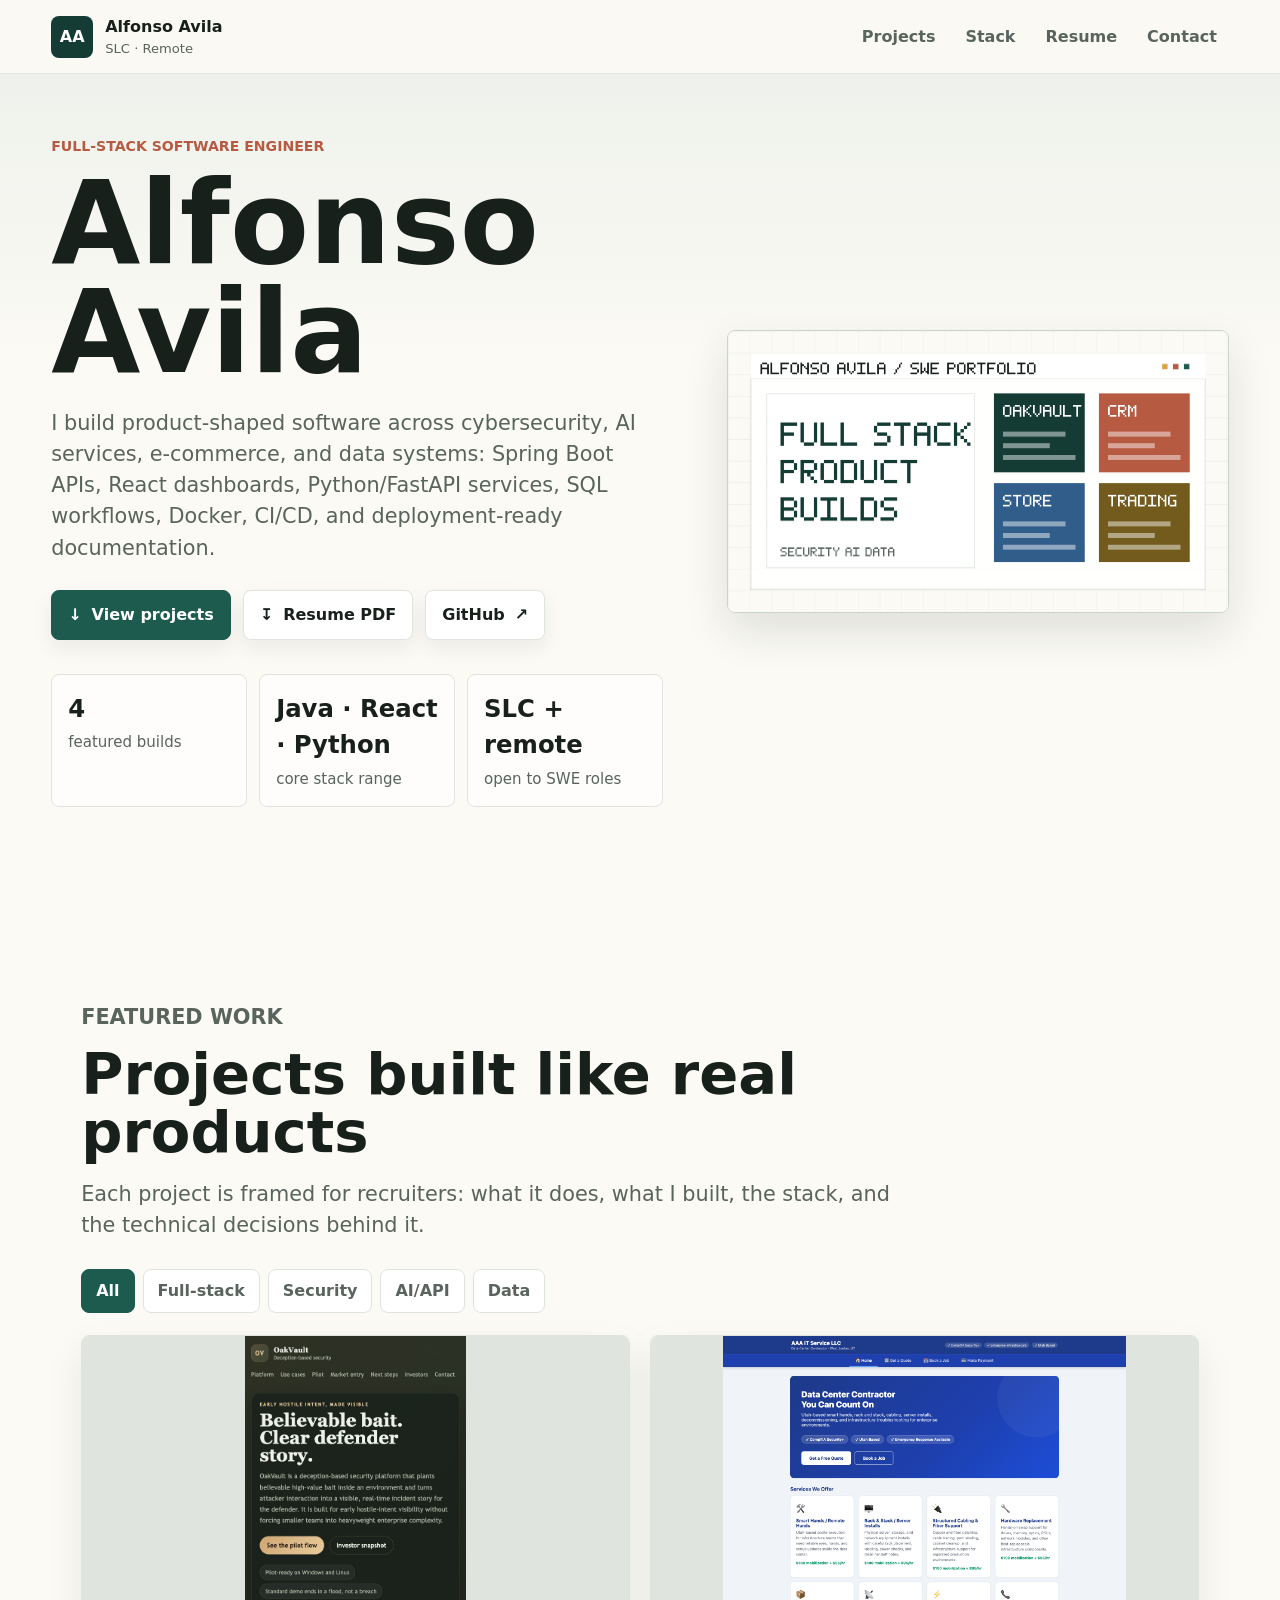
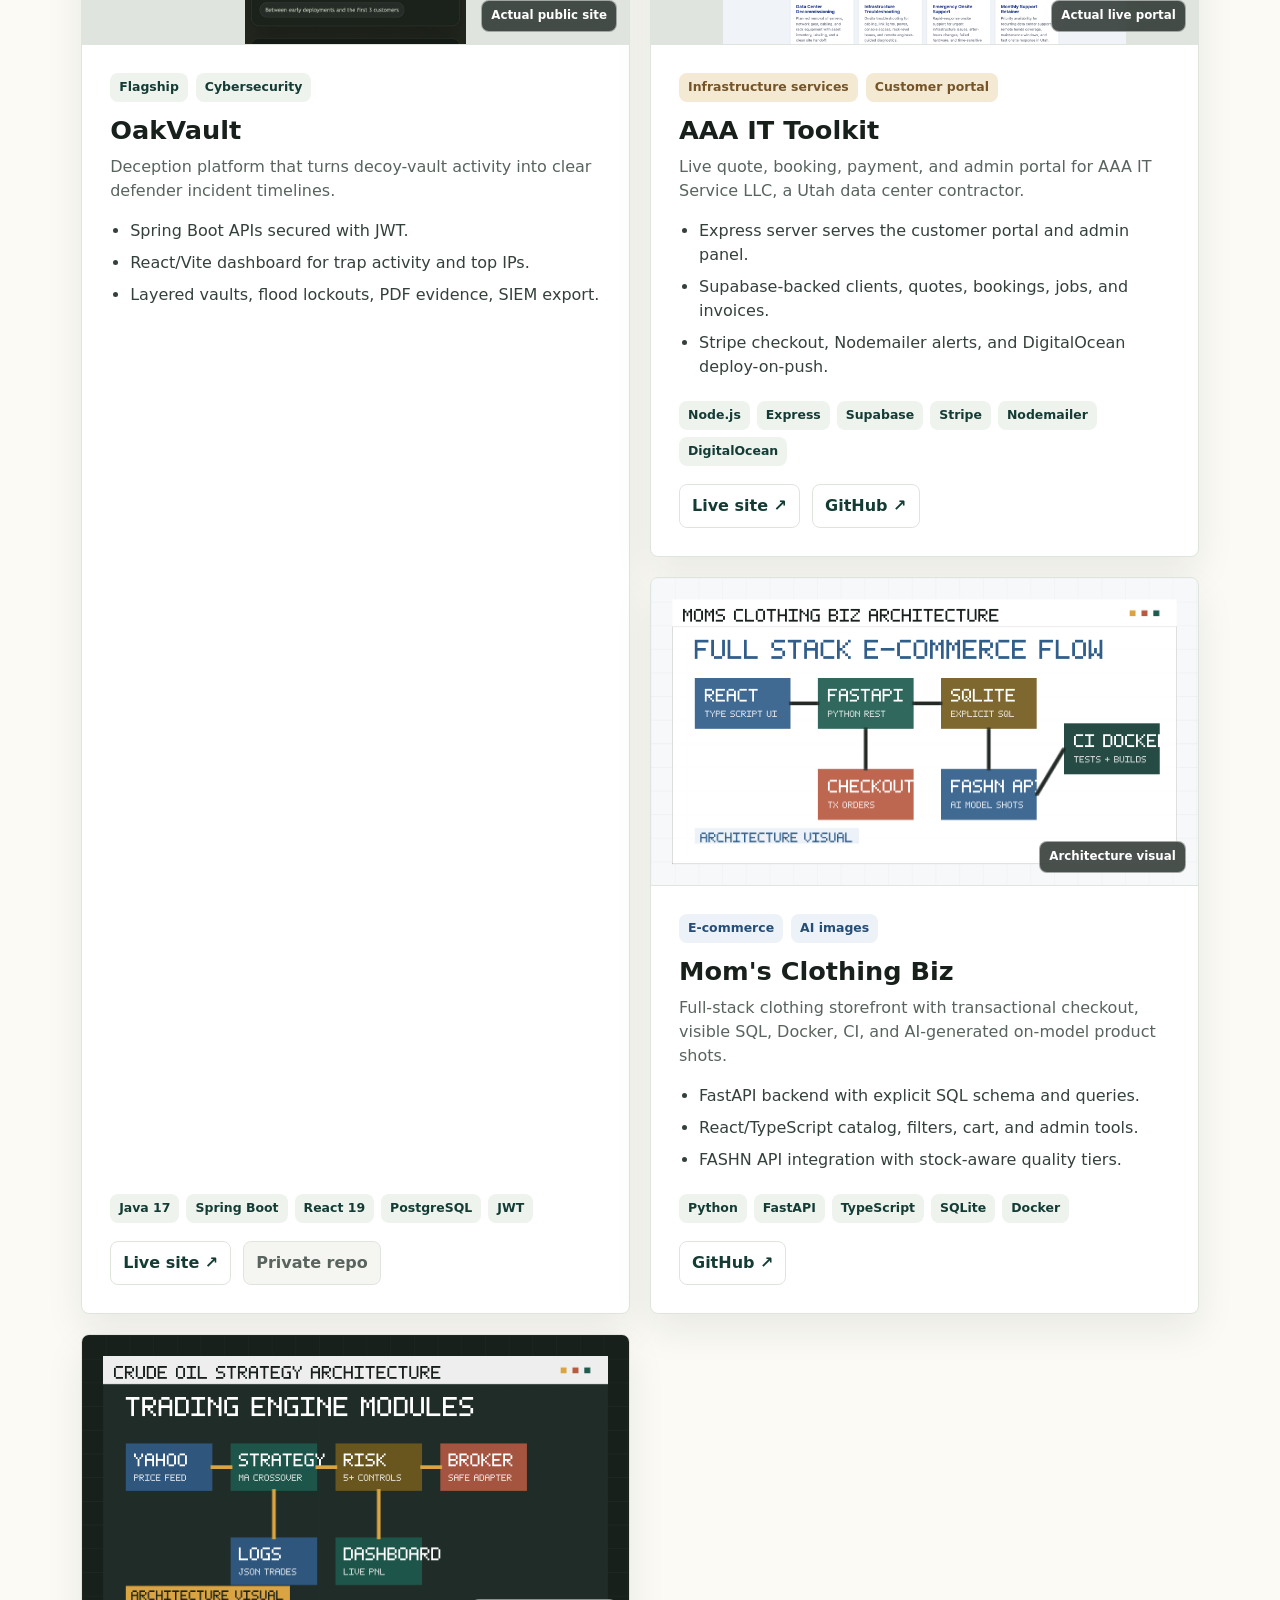
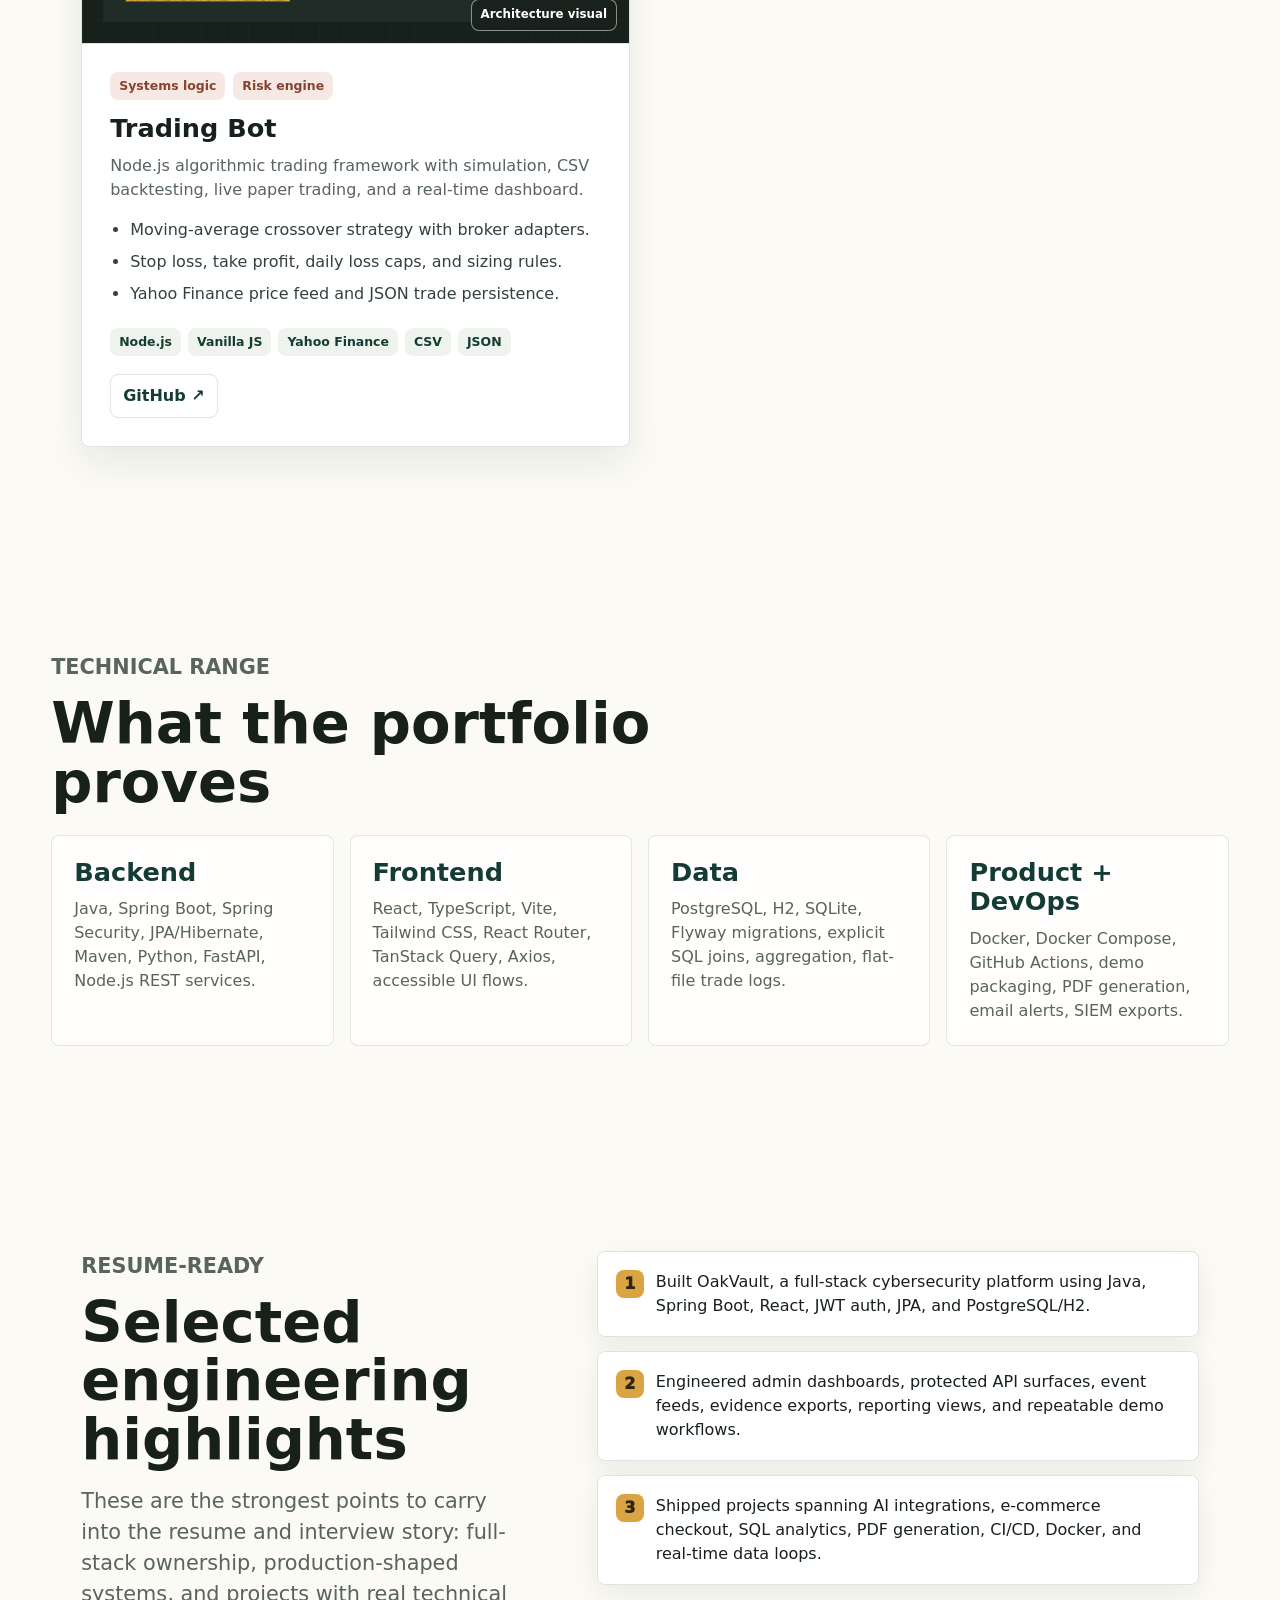
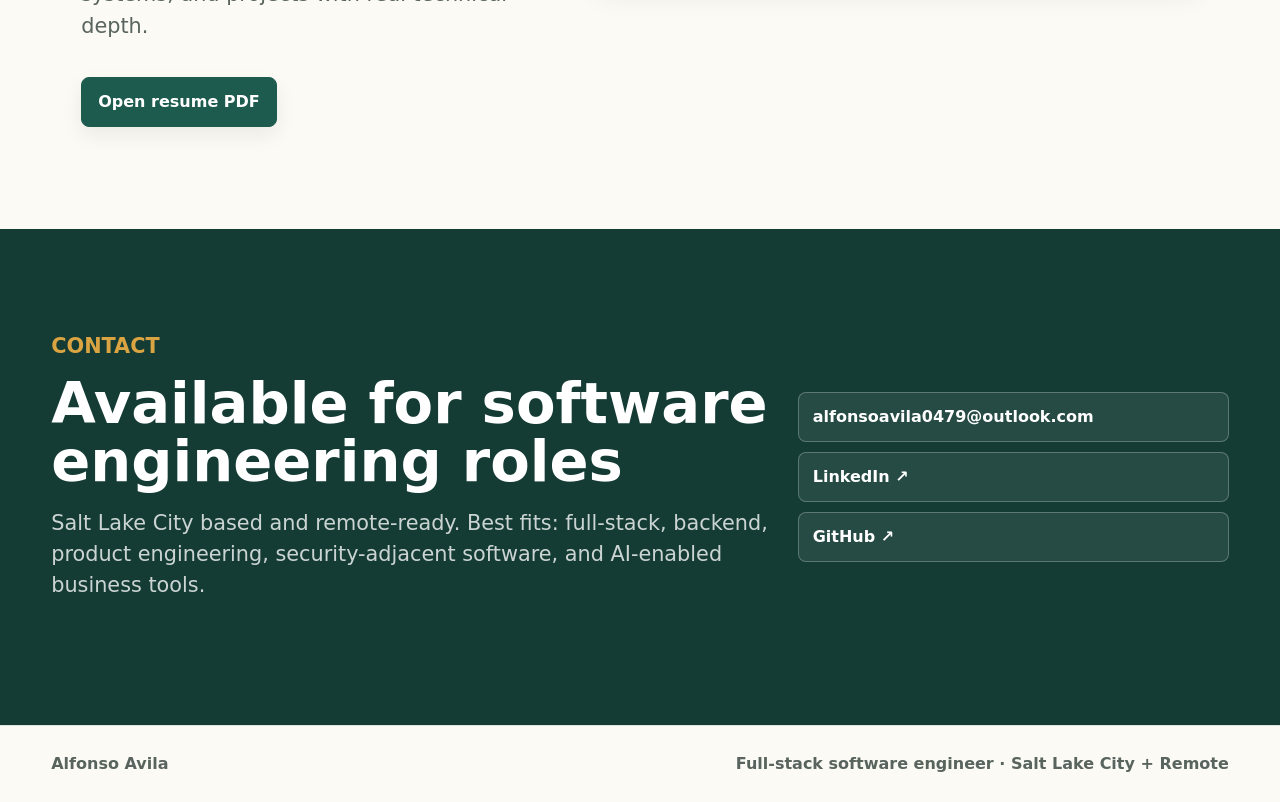
==== index.html @ 315b0f27 "Tighten OakVault portfolio copy" ====
<!DOCTYPE html>
<html lang="en">
  <head>
    <meta charset="UTF-8" />
    <meta name="viewport" content="width=device-width, initial-scale=1.0" />
    <meta
      name="description"
      content="Alfonso Avila is a full-stack software engineer in Salt Lake City building cybersecurity, AI, e-commerce, and data-driven products."
    />
    <title>Alfonso Avila | Full-Stack Software Engineer</title>
    <link rel="stylesheet" href="./styles.css?v=3" />
  </head>
  <body>
    <header class="site-header">
      <a class="brand" href="#top" aria-label="Alfonso Avila home">
        <span class="brand-mark">AA</span>
        <span>
          <strong>Alfonso Avila</strong>
          <small>SLC · Remote</small>
        </span>
      </a>

      <nav class="nav-links" aria-label="Primary navigation">
        <a href="#projects">Projects</a>
        <a href="#stack">Stack</a>
        <a href="#resume">Resume</a>
        <a href="#contact">Contact</a>
      </nav>
    </header>

    <main id="top">
      <section class="hero section-band">
        <div class="hero-copy">
          <p class="eyebrow">Full-stack software engineer</p>
          <h1>Alfonso Avila</h1>
          <p class="hero-text">
            I build product-shaped software across cybersecurity, AI services,
            e-commerce, and data systems: Spring Boot APIs, React dashboards,
            Python/FastAPI services, SQL workflows, Docker, CI/CD, and
            deployment-ready documentation.
          </p>
          <div class="hero-actions" aria-label="Primary links">
            <a class="button primary" href="#projects">
              <span aria-hidden="true">↓</span>
              View projects
            </a>
            <a class="button" href="./assets/Alfonso_Avila_10_9_24.pdf">
              <span aria-hidden="true">↧</span>
              Resume PDF
            </a>
            <a class="icon-link" href="https://github.com/fonzyg" target="_blank" rel="noreferrer">
              GitHub
              <span aria-hidden="true">↗</span>
            </a>
          </div>
          <dl class="quick-stats" aria-label="Portfolio summary">
            <div>
              <dt>4</dt>
              <dd>featured builds</dd>
            </div>
            <div>
              <dt>Java · React · Python</dt>
              <dd>core stack range</dd>
            </div>
            <div>
              <dt>SLC + remote</dt>
              <dd>open to SWE roles</dd>
            </div>
          </dl>
        </div>

        <figure class="hero-media">
          <img
            src="./assets/hero-lab.png"
            alt="Generated portfolio preview showing four software project workstreams"
          />
        </figure>
      </section>

      <section class="section" id="projects">
        <div class="section-heading">
          <p class="eyebrow">Featured work</p>
          <h2>Projects built like real products</h2>
          <p>
            Each project is framed for recruiters: what it does, what I built,
            the stack, and the technical decisions behind it.
          </p>
        </div>

        <div class="filter-bar" role="group" aria-label="Filter projects">
          <button class="filter-button active" type="button" data-filter="all">All</button>
          <button class="filter-button" type="button" data-filter="fullstack">Full-stack</button>
          <button class="filter-button" type="button" data-filter="security">Security</button>
          <button class="filter-button" type="button" data-filter="ai">AI/API</button>
          <button class="filter-button" type="button" data-filter="data">Data</button>
        </div>

        <div class="project-grid">
          <article class="project-card featured" data-tags="fullstack security data">
            <div class="project-media">
              <img
                class="project-image"
                src="./assets/oakvault-real.jpg"
                alt="Actual OakVault public website screenshot"
              />
              <span class="image-note">Actual public site</span>
            </div>
            <div class="project-body">
              <div class="project-kicker">
                <span>Flagship</span>
                <span>Cybersecurity</span>
              </div>
              <h3>OakVault</h3>
              <p>
                Deception platform that turns decoy-vault activity into clear
                defender incident timelines.
              </p>
              <ul class="project-points">
                <li>Spring Boot APIs secured with JWT.</li>
                <li>React/Vite dashboard for trap activity and top IPs.</li>
                <li>Layered vaults, flood lockouts, PDF evidence, SIEM export.</li>
              </ul>
              <div class="tech-list" aria-label="OakVault technologies">
                <span>Java 17</span>
                <span>Spring Boot</span>
                <span>React 19</span>
                <span>PostgreSQL</span>
                <span>JWT</span>
              </div>
              <div class="project-links">
                <a href="https://oakvaultcyber.com/" target="_blank" rel="noreferrer">Live site ↗</a>
                <span class="muted-link">Private repo</span>
              </div>
            </div>
          </article>

          <article class="project-card" data-tags="fullstack ai data">
            <div class="project-media">
              <img
                class="project-image"
                src="./assets/aaa-it-toolkit-real.png"
                alt="Actual AAA IT Toolkit customer portal screenshot"
              />
              <span class="image-note">Actual live portal</span>
            </div>
            <div class="project-body">
              <div class="project-kicker">
                <span>Infrastructure services</span>
                <span>Customer portal</span>
              </div>
              <h3>AAA IT Toolkit</h3>
              <p>
                Live quote, booking, payment, and admin portal for AAA IT
                Service LLC, a Utah data center contractor.
              </p>
              <ul class="project-points">
                <li>Express server serves the customer portal and admin panel.</li>
                <li>Supabase-backed clients, quotes, bookings, jobs, and invoices.</li>
                <li>Stripe checkout, Nodemailer alerts, and DigitalOcean deploy-on-push.</li>
              </ul>
              <div class="tech-list" aria-label="AAA IT Toolkit technologies">
                <span>Node.js</span>
                <span>Express</span>
                <span>Supabase</span>
                <span>Stripe</span>
                <span>Nodemailer</span>
                <span>DigitalOcean</span>
              </div>
              <div class="project-links">
                <a href="https://serveratutahwithaaaservices.com/" target="_blank" rel="noreferrer">Live site ↗</a>
                <a href="https://github.com/fonzyg/aaa-it-toolkit" target="_blank" rel="noreferrer">GitHub ↗</a>
              </div>
            </div>
          </article>

          <article class="project-card" data-tags="fullstack ai data">
            <div class="project-media">
              <img
                class="project-image"
                src="./assets/moms-preview.png"
                alt="Architecture visual for Mom's Clothing Biz"
              />
              <span class="image-note">Architecture visual</span>
            </div>
            <div class="project-body">
              <div class="project-kicker">
                <span>E-commerce</span>
                <span>AI images</span>
              </div>
              <h3>Mom's Clothing Biz</h3>
              <p>
                Full-stack clothing storefront with transactional checkout,
                visible SQL, Docker, CI, and AI-generated on-model product shots.
              </p>
              <ul class="project-points">
                <li>FastAPI backend with explicit SQL schema and queries.</li>
                <li>React/TypeScript catalog, filters, cart, and admin tools.</li>
                <li>FASHN API integration with stock-aware quality tiers.</li>
              </ul>
              <div class="tech-list" aria-label="Mom's Clothing Biz technologies">
                <span>Python</span>
                <span>FastAPI</span>
                <span>TypeScript</span>
                <span>SQLite</span>
                <span>Docker</span>
              </div>
              <div class="project-links">
                <a href="https://github.com/fonzyg/moms-clothing-biz" target="_blank" rel="noreferrer">GitHub ↗</a>
              </div>
            </div>
          </article>

          <article class="project-card" data-tags="data">
            <div class="project-media">
              <img
                class="project-image"
                src="./assets/trading-preview.png"
                alt="Architecture visual for Trading Bot"
              />
              <span class="image-note">Architecture visual</span>
            </div>
            <div class="project-body">
              <div class="project-kicker">
                <span>Systems logic</span>
                <span>Risk engine</span>
              </div>
              <h3>Trading Bot</h3>
              <p>
                Node.js algorithmic trading framework with simulation,
                CSV backtesting, live paper trading, and a real-time dashboard.
              </p>
              <ul class="project-points">
                <li>Moving-average crossover strategy with broker adapters.</li>
                <li>Stop loss, take profit, daily loss caps, and sizing rules.</li>
                <li>Yahoo Finance price feed and JSON trade persistence.</li>
              </ul>
              <div class="tech-list" aria-label="Trading Bot technologies">
                <span>Node.js</span>
                <span>Vanilla JS</span>
                <span>Yahoo Finance</span>
                <span>CSV</span>
                <span>JSON</span>
              </div>
              <div class="project-links">
                <a href="https://github.com/fonzyg/trading-bot" target="_blank" rel="noreferrer">GitHub ↗</a>
              </div>
            </div>
          </article>
        </div>
      </section>

      <section class="section section-band" id="stack">
        <div class="section-heading compact">
          <p class="eyebrow">Technical range</p>
          <h2>What the portfolio proves</h2>
        </div>
        <div class="stack-grid">
          <section class="stack-panel">
            <h3>Backend</h3>
            <p>Java, Spring Boot, Spring Security, JPA/Hibernate, Maven, Python, FastAPI, Node.js REST services.</p>
          </section>
          <section class="stack-panel">
            <h3>Frontend</h3>
            <p>React, TypeScript, Vite, Tailwind CSS, React Router, TanStack Query, Axios, accessible UI flows.</p>
          </section>
          <section class="stack-panel">
            <h3>Data</h3>
            <p>PostgreSQL, H2, SQLite, Flyway migrations, explicit SQL joins, aggregation, flat-file trade logs.</p>
          </section>
          <section class="stack-panel">
            <h3>Product + DevOps</h3>
            <p>Docker, Docker Compose, GitHub Actions, demo packaging, PDF generation, email alerts, SIEM exports.</p>
          </section>
        </div>
      </section>

      <section class="section" id="resume">
        <div class="resume-layout">
          <div>
            <p class="eyebrow">Resume-ready</p>
            <h2>Selected engineering highlights</h2>
            <p>
              These are the strongest points to carry into the resume and
              interview story: full-stack ownership, production-shaped systems,
              and projects with real technical depth.
            </p>
            <a class="button primary" href="./assets/Alfonso_Avila_10_9_24.pdf">Open resume PDF</a>
          </div>
          <ol class="resume-list">
            <li>
              Built OakVault, a full-stack cybersecurity platform using Java,
              Spring Boot, React, JWT auth, JPA, and PostgreSQL/H2.
            </li>
            <li>
              Engineered admin dashboards, protected API surfaces, event feeds,
              evidence exports, reporting views, and repeatable demo workflows.
            </li>
            <li>
              Shipped projects spanning AI integrations, e-commerce checkout,
              SQL analytics, PDF generation, CI/CD, Docker, and real-time data loops.
            </li>
          </ol>
        </div>
      </section>

      <section class="contact-section" id="contact">
        <div>
          <p class="eyebrow">Contact</p>
          <h2>Available for software engineering roles</h2>
          <p>
            Salt Lake City based and remote-ready. Best fits: full-stack,
            backend, product engineering, security-adjacent software, and
            AI-enabled business tools.
          </p>
        </div>
        <div class="contact-links">
          <a href="mailto:alfonsoavila0479@outlook.com">alfonsoavila0479@outlook.com</a>
          <a href="http://linkedin.com/in/alfonso-avila-41981b191" target="_blank" rel="noreferrer">LinkedIn ↗</a>
          <a href="https://github.com/fonzyg" target="_blank" rel="noreferrer">GitHub ↗</a>
        </div>
      </section>
    </main>

    <footer class="site-footer">
      <span>Alfonso Avila</span>
      <span>Full-stack software engineer · Salt Lake City + Remote</span>
    </footer>

    <script src="./script.js?v=1"></script>
  </body>
</html>
---- styles.css ----
:root {
  color-scheme: light;
  --ink: #18201c;
  --muted: #58645d;
  --paper: #fbfaf5;
  --surface: #ffffff;
  --line: #dfe5de;
  --forest: #1e5b4f;
  --forest-dark: #143c35;
  --gold: #d9a441;
  --brick: #b75a42;
  --blue: #315d8a;
  --shadow: 0 18px 44px rgba(24, 32, 28, 0.12);
  --radius: 8px;
}

* {
  box-sizing: border-box;
}

html {
  scroll-behavior: smooth;
}

body {
  margin: 0;
  color: var(--ink);
  background:
    linear-gradient(180deg, rgba(30, 91, 79, 0.07), transparent 360px),
    var(--paper);
  font-family:
    Inter, ui-sans-serif, system-ui, -apple-system, BlinkMacSystemFont, "Segoe UI",
    sans-serif;
  line-height: 1.5;
}

img {
  display: block;
  max-width: 100%;
}

a {
  color: inherit;
  text-decoration: none;
}

.site-header {
  position: sticky;
  top: 0;
  z-index: 10;
  display: flex;
  align-items: center;
  justify-content: space-between;
  gap: 24px;
  min-height: 74px;
  padding: 14px clamp(18px, 4vw, 56px);
  background: rgba(251, 250, 245, 0.92);
  border-bottom: 1px solid rgba(223, 229, 222, 0.92);
  backdrop-filter: blur(14px);
}

.brand {
  display: inline-flex;
  align-items: center;
  gap: 12px;
  min-width: 0;
}

.brand-mark {
  display: grid;
  flex: 0 0 auto;
  width: 42px;
  height: 42px;
  place-items: center;
  color: #fff;
  background: var(--forest-dark);
  border-radius: var(--radius);
  font-weight: 900;
}

.brand strong,
.brand small {
  display: block;
}

.brand strong {
  font-size: 1rem;
}

.brand small {
  color: var(--muted);
  font-size: 0.82rem;
}

.nav-links {
  display: flex;
  flex-wrap: wrap;
  align-items: center;
  justify-content: flex-end;
  gap: 6px;
}

.nav-links a {
  min-height: 38px;
  padding: 8px 12px;
  border-radius: var(--radius);
  color: var(--muted);
  font-weight: 750;
}

.nav-links a:hover,
.nav-links a:focus-visible {
  color: var(--ink);
  background: #edf2ed;
  outline: none;
}

.section,
.section-band,
.contact-section {
  padding: clamp(58px, 8vw, 104px) clamp(18px, 4vw, 56px);
}

.section {
  max-width: 1220px;
  margin: 0 auto;
}

.section-band {
  max-width: none;
}

.hero {
  display: grid;
  grid-template-columns: minmax(0, 1fr) minmax(360px, 0.82fr);
  align-items: center;
  gap: clamp(32px, 5vw, 72px);
  min-height: calc(100vh - 74px);
  padding-top: clamp(28px, 4vw, 54px);
  padding-bottom: clamp(48px, 7vw, 82px);
}

.hero-copy {
  max-width: 820px;
}

.eyebrow {
  margin: 0 0 12px;
  color: var(--brick);
  font-size: 0.88rem;
  font-weight: 850;
  text-transform: uppercase;
}

h1,
h2,
h3,
p {
  margin-top: 0;
}

h1 {
  margin-bottom: 20px;
  font-size: clamp(4rem, 9vw, 8rem);
  line-height: 0.95;
}

h2 {
  margin-bottom: 16px;
  font-size: clamp(2rem, 4.5vw, 4.2rem);
  line-height: 1.02;
}

h3 {
  margin-bottom: 10px;
  font-size: clamp(1.25rem, 2vw, 1.65rem);
  line-height: 1.15;
}

.hero-text,
.section-heading p,
.resume-layout p,
.contact-section p {
  color: var(--muted);
  font-size: clamp(1.03rem, 1.7vw, 1.3rem);
}

.hero-text {
  max-width: 780px;
  margin-bottom: 26px;
}

.hero-actions {
  display: flex;
  flex-wrap: wrap;
  align-items: center;
  gap: 12px;
  margin-bottom: 34px;
}

.button,
.icon-link {
  display: inline-flex;
  align-items: center;
  justify-content: center;
  gap: 10px;
  min-height: 48px;
  padding: 12px 16px;
  border: 1px solid var(--line);
  border-radius: var(--radius);
  background: var(--surface);
  color: var(--ink);
  font-weight: 850;
  box-shadow: 0 8px 20px rgba(24, 32, 28, 0.07);
}

.button.primary {
  border-color: var(--forest);
  background: var(--forest);
  color: #fff;
}

.button:hover,
.button:focus-visible,
.icon-link:hover,
.icon-link:focus-visible {
  transform: translateY(-1px);
  outline: none;
}

.quick-stats {
  display: grid;
  grid-template-columns: repeat(3, minmax(0, 1fr));
  gap: 12px;
  max-width: 780px;
  margin: 0;
}

.quick-stats div {
  min-width: 0;
  padding: 16px;
  border: 1px solid var(--line);
  border-radius: var(--radius);
  background: rgba(255, 255, 255, 0.72);
}

.quick-stats dt {
  font-size: clamp(1.18rem, 1.9vw, 1.55rem);
  font-weight: 900;
}

.quick-stats dd {
  margin: 4px 0 0;
  color: var(--muted);
  font-size: 0.94rem;
}

.hero-media {
  margin: 0;
}

.hero-media img {
  width: 100%;
  aspect-ratio: 16 / 9;
  object-fit: cover;
  border: 1px solid #cad4ca;
  border-radius: var(--radius);
  box-shadow: var(--shadow);
}

.section-heading {
  max-width: 820px;
  margin-bottom: 28px;
}

.section-heading.compact {
  margin-bottom: 22px;
}

.filter-bar {
  display: flex;
  flex-wrap: wrap;
  gap: 8px;
  margin-bottom: 22px;
}

.filter-button {
  min-height: 42px;
  padding: 9px 14px;
  border: 1px solid var(--line);
  border-radius: var(--radius);
  background: var(--surface);
  color: var(--muted);
  font: inherit;
  font-weight: 850;
  cursor: pointer;
}

.filter-button.active,
.filter-button:hover,
.filter-button:focus-visible {
  border-color: var(--forest);
  background: var(--forest);
  color: #fff;
  outline: none;
}

.project-grid {
  display: grid;
  grid-template-columns: repeat(2, minmax(0, 1fr));
  gap: 20px;
}

.project-card {
  display: flex;
  flex-direction: column;
  overflow: hidden;
  min-height: 100%;
  border: 1px solid var(--line);
  border-radius: var(--radius);
  background: var(--surface);
  box-shadow: 0 16px 38px rgba(24, 32, 28, 0.08);
}

.project-card.hidden {
  display: none;
}

.project-card.featured {
  grid-row: span 2;
}

.project-media {
  position: relative;
  border-bottom: 1px solid var(--line);
  background: #edf2ed;
}

.project-image {
  width: 100%;
  aspect-ratio: 16 / 9;
  object-fit: contain;
  background: #dfe5de;
}

.image-note {
  position: absolute;
  right: 12px;
  bottom: 12px;
  max-width: calc(100% - 24px);
  padding: 6px 9px;
  border: 1px solid rgba(255, 255, 255, 0.5);
  border-radius: var(--radius);
  background: rgba(24, 32, 28, 0.78);
  color: #fff;
  font-size: 0.74rem;
  font-weight: 850;
  backdrop-filter: blur(8px);
}

.project-body {
  display: flex;
  flex: 1;
  flex-direction: column;
  padding: clamp(20px, 3vw, 28px);
}

.project-kicker {
  display: flex;
  flex-wrap: wrap;
  gap: 8px;
  margin-bottom: 14px;
}

.project-kicker span,
.tech-list span {
  display: inline-flex;
  align-items: center;
  min-height: 28px;
  padding: 5px 9px;
  border-radius: var(--radius);
  background: #eef3ee;
  color: var(--forest-dark);
  font-size: 0.78rem;
  font-weight: 850;
}

.project-card:nth-child(2) .project-kicker span {
  background: #f4ead3;
  color: #755428;
}

.project-card:nth-child(3) .project-kicker span {
  background: #edf2f8;
  color: #264d75;
}

.project-card:nth-child(4) .project-kicker span {
  background: #f6e8e3;
  color: #87432f;
}

.project-body p {
  color: var(--muted);
}

.project-points {
  display: grid;
  gap: 8px;
  margin: 0 0 18px;
  padding-left: 20px;
  color: #34413a;
}

.tech-list {
  display: flex;
  flex-wrap: wrap;
  gap: 7px;
  margin-top: auto;
  padding-top: 4px;
}

.project-links {
  display: flex;
  flex-wrap: wrap;
  gap: 12px;
  margin-top: 18px;
}

.project-links a,
.muted-link {
  display: inline-flex;
  align-items: center;
  min-height: 40px;
  padding: 9px 12px;
  border: 1px solid var(--line);
  border-radius: var(--radius);
  color: var(--forest-dark);
  font-weight: 850;
}

.project-links a:hover,
.project-links a:focus-visible {
  border-color: var(--forest);
  outline: none;
}

.muted-link {
  color: var(--muted);
  background: #f5f6f2;
}

.stack-grid {
  display: grid;
  grid-template-columns: repeat(4, minmax(0, 1fr));
  gap: 16px;
}

.stack-panel {
  padding: 22px;
  border: 1px solid rgba(223, 229, 222, 0.9);
  border-radius: var(--radius);
  background: rgba(255, 255, 255, 0.82);
}

.stack-panel h3 {
  color: var(--forest-dark);
}

.stack-panel p {
  margin-bottom: 0;
  color: var(--muted);
}

.resume-layout {
  display: grid;
  grid-template-columns: minmax(0, 0.75fr) minmax(320px, 1fr);
  gap: clamp(24px, 5vw, 68px);
  align-items: start;
}

.resume-layout .button {
  margin-top: 14px;
}

.resume-list {
  display: grid;
  gap: 14px;
  margin: 0;
  padding: 0;
  list-style: none;
  counter-reset: resume;
}

.resume-list li {
  position: relative;
  padding: 18px 18px 18px 58px;
  border: 1px solid var(--line);
  border-radius: var(--radius);
  background: var(--surface);
  box-shadow: 0 10px 28px rgba(24, 32, 28, 0.07);
}

.resume-list li::before {
  position: absolute;
  top: 18px;
  left: 18px;
  display: grid;
  width: 28px;
  height: 28px;
  place-items: center;
  border-radius: var(--radius);
  background: var(--gold);
  color: #2d2412;
  counter-increment: resume;
  content: counter(resume);
  font-weight: 950;
}

.contact-section {
  display: grid;
  grid-template-columns: minmax(0, 1fr) minmax(300px, 0.6fr);
  gap: 28px;
  align-items: center;
  background: var(--forest-dark);
  color: #fff;
}

.contact-section .eyebrow {
  color: var(--gold);
}

.contact-section p {
  max-width: 760px;
  color: rgba(255, 255, 255, 0.78);
}

.contact-links {
  display: grid;
  gap: 10px;
}

.contact-links a {
  display: flex;
  align-items: center;
  min-height: 50px;
  padding: 12px 14px;
  border: 1px solid rgba(255, 255, 255, 0.25);
  border-radius: var(--radius);
  background: rgba(255, 255, 255, 0.08);
  font-weight: 850;
  overflow-wrap: anywhere;
}

.contact-links a:hover,
.contact-links a:focus-visible {
  background: rgba(255, 255, 255, 0.14);
  outline: none;
}

.site-footer {
  display: flex;
  flex-wrap: wrap;
  justify-content: space-between;
  gap: 12px;
  padding: 26px clamp(18px, 4vw, 56px);
  border-top: 1px solid var(--line);
  color: var(--muted);
  font-weight: 750;
}

@media (max-width: 980px) {
  .hero,
  .resume-layout,
  .contact-section {
    grid-template-columns: 1fr;
  }

  .hero {
    min-height: auto;
  }

  .hero-media {
    max-width: 720px;
  }

  .project-grid,
  .stack-grid {
    grid-template-columns: 1fr;
  }

  .project-card.featured {
    grid-row: auto;
  }
}

@media (max-width: 700px) {
  .site-header {
    position: static;
    align-items: flex-start;
    flex-direction: column;
  }

  .nav-links {
    justify-content: flex-start;
  }

  .quick-stats {
    grid-template-columns: 1fr;
  }

  .hero-actions,
  .button,
  .icon-link,
  .filter-button {
    width: 100%;
  }

  h1 {
    font-size: clamp(3.4rem, 18vw, 5rem);
  }
}
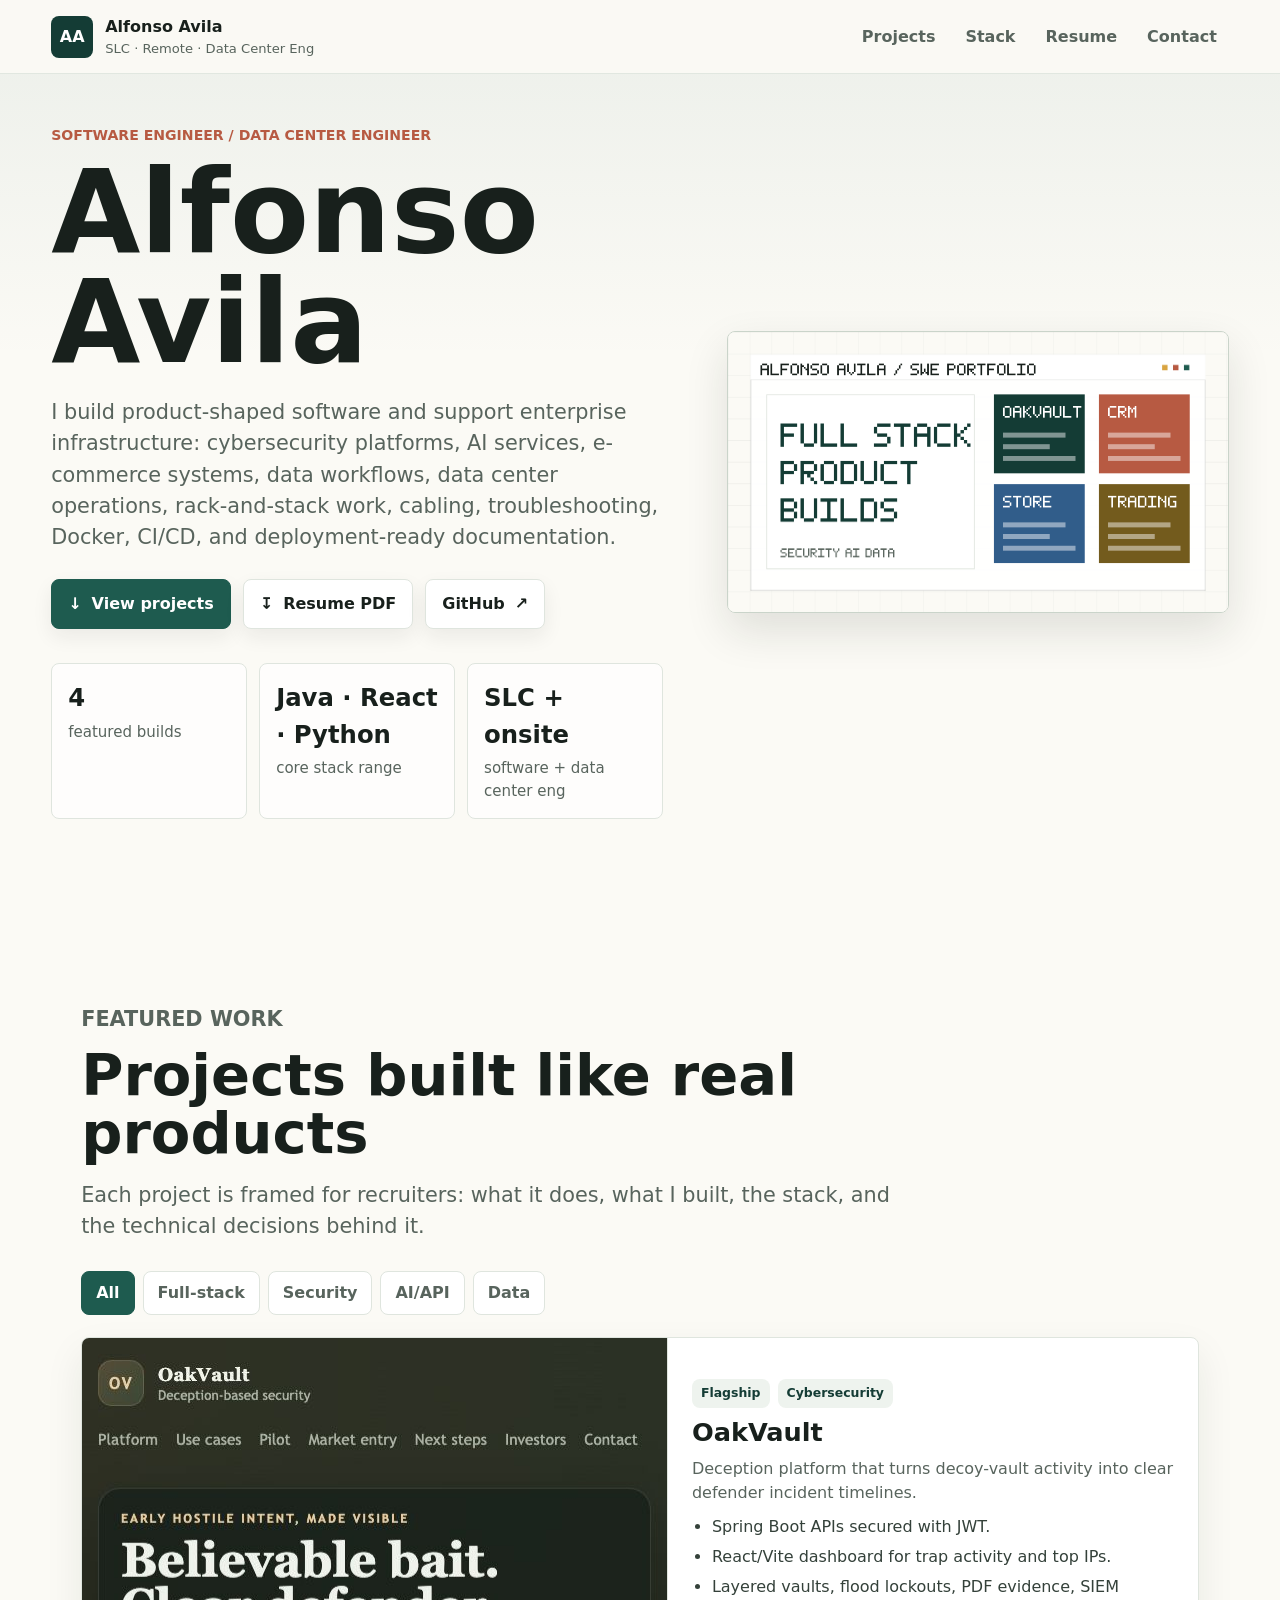
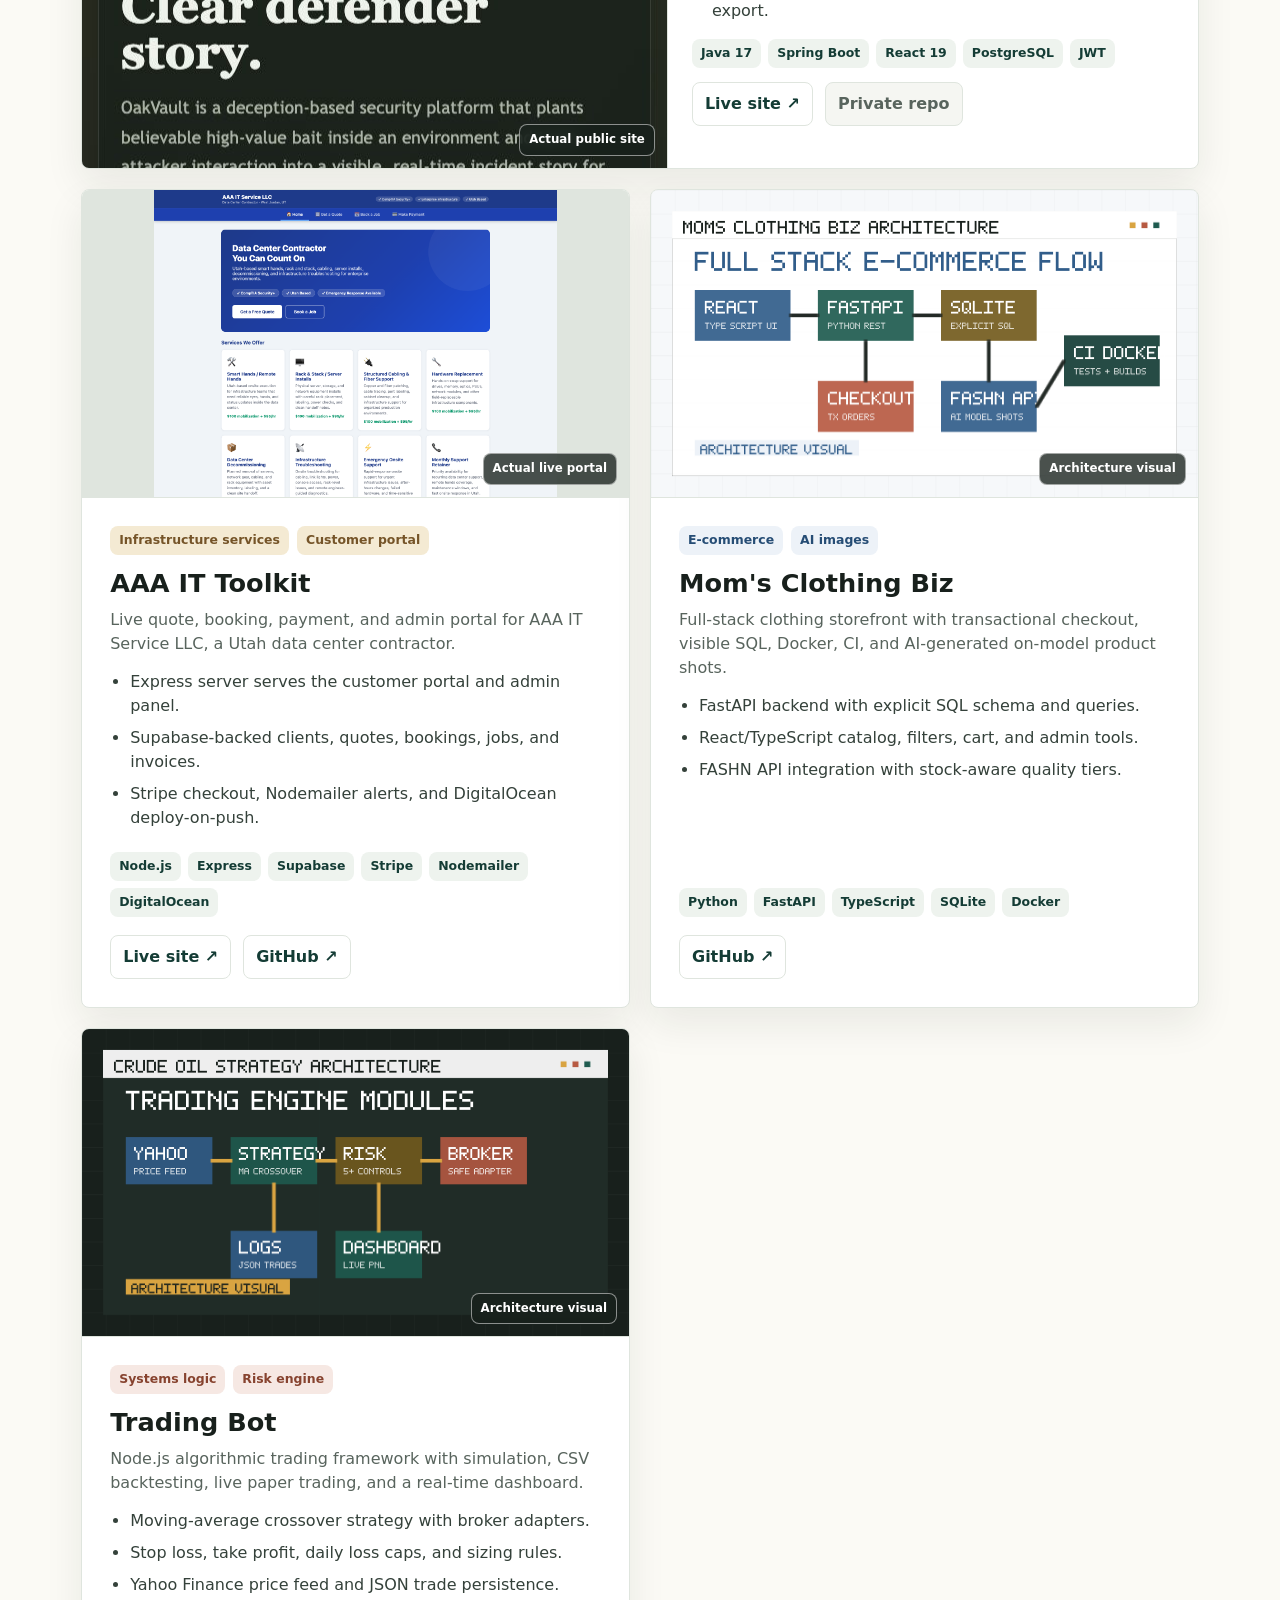
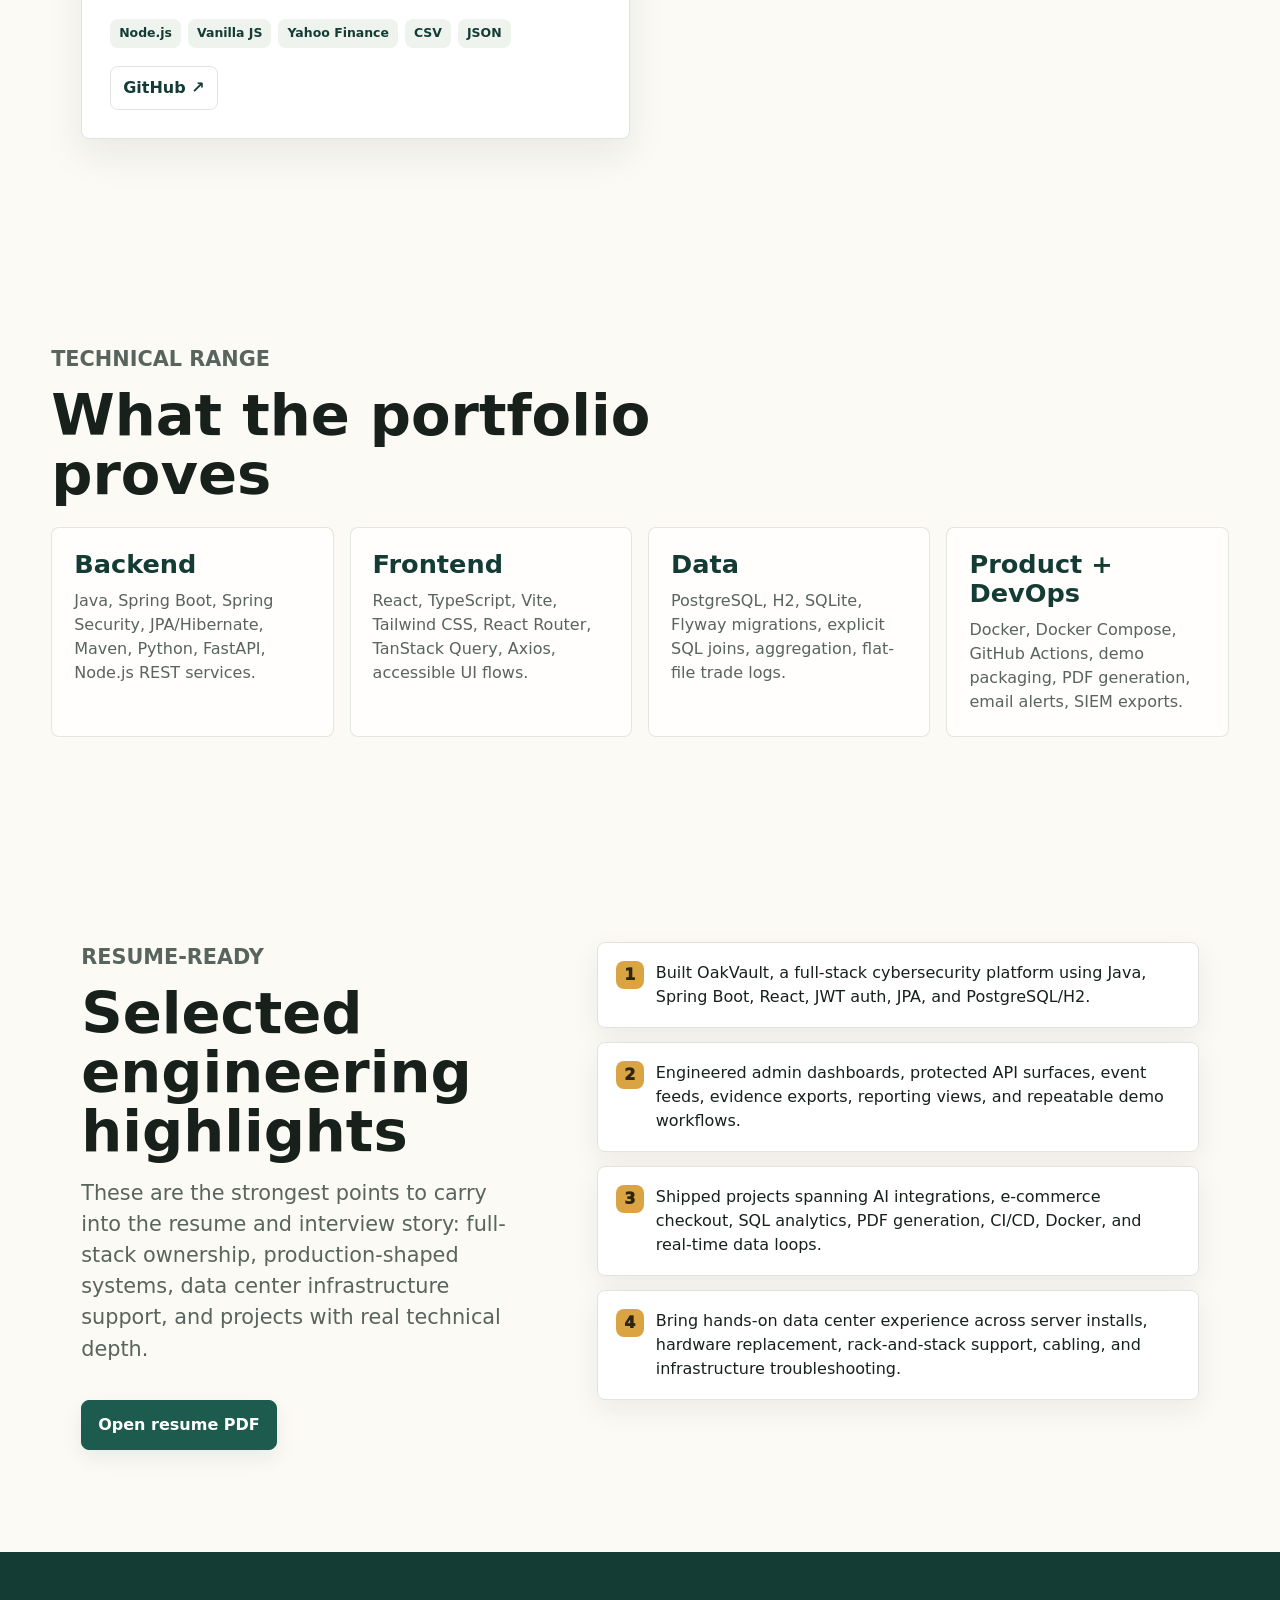
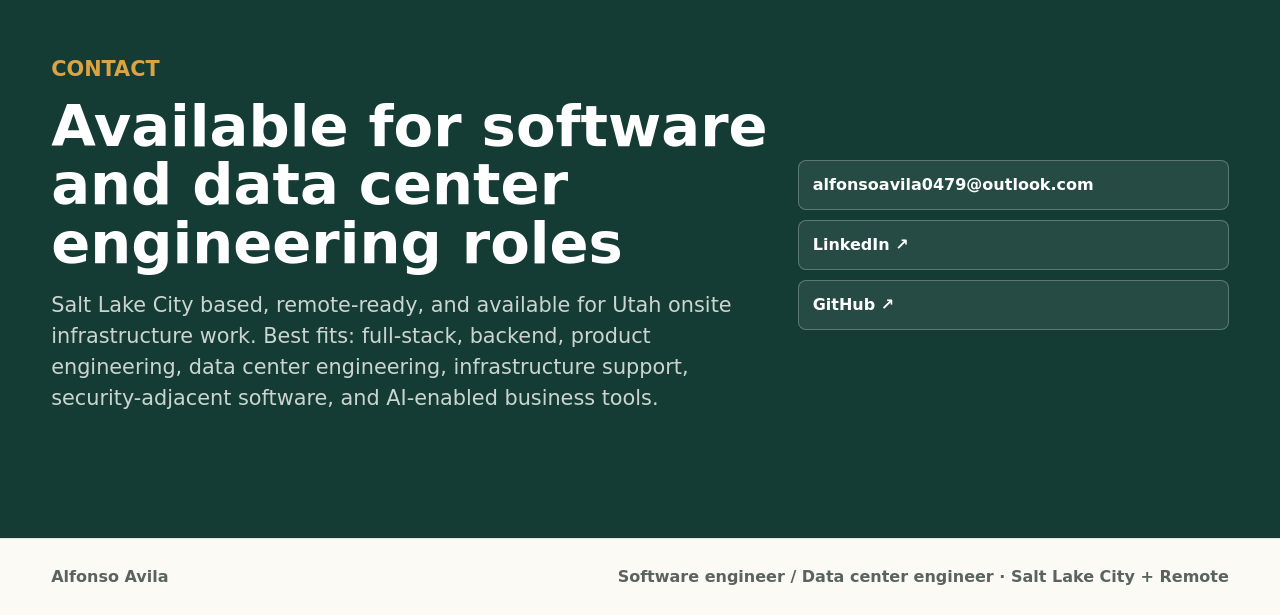
==== commit 6f8e3652: "Add data center engineer positioning" ====
--- a/index.html
+++ b/index.html
@@ -5,9 +5,9 @@
     <meta name="viewport" content="width=device-width, initial-scale=1.0" />
     <meta
       name="description"
-      content="Alfonso Avila is a full-stack software engineer in Salt Lake City building cybersecurity, AI, e-commerce, and data-driven products."
+      content="Alfonso Avila is a software engineer and data center engineer in Salt Lake City building cybersecurity, AI, e-commerce, data, and infrastructure-focused systems."
     />
-    <title>Alfonso Avila | Full-Stack Software Engineer</title>
+    <title>Alfonso Avila | Software Engineer / Data Center Engineer</title>
     <link rel="stylesheet" href="./styles.css?v=3" />
   </head>
   <body>
@@ -16,7 +16,7 @@
         <span class="brand-mark">AA</span>
         <span>
           <strong>Alfonso Avila</strong>
-          <small>SLC · Remote</small>
+          <small>SLC · Remote · Data Center Eng</small>
         </span>
       </a>
 
@@ -31,20 +31,20 @@
     <main id="top">
       <section class="hero section-band">
         <div class="hero-copy">
-          <p class="eyebrow">Full-stack software engineer</p>
+          <p class="eyebrow">Software engineer / Data center engineer</p>
           <h1>Alfonso Avila</h1>
           <p class="hero-text">
-            I build product-shaped software across cybersecurity, AI services,
-            e-commerce, and data systems: Spring Boot APIs, React dashboards,
-            Python/FastAPI services, SQL workflows, Docker, CI/CD, and
-            deployment-ready documentation.
+            I build product-shaped software and support enterprise infrastructure:
+            cybersecurity platforms, AI services, e-commerce systems, data
+            workflows, data center operations, rack-and-stack work, cabling,
+            troubleshooting, Docker, CI/CD, and deployment-ready documentation.
           </p>
           <div class="hero-actions" aria-label="Primary links">
             <a class="button primary" href="#projects">
               <span aria-hidden="true">↓</span>
               View projects
             </a>
-            <a class="button" href="./assets/Alfonso_Avila_10_9_24.pdf">
+            <a class="button" href="./assets/Alfonso_Avila_Resume.pdf">
               <span aria-hidden="true">↧</span>
               Resume PDF
             </a>
@@ -63,8 +63,8 @@
               <dd>core stack range</dd>
             </div>
             <div>
-              <dt>SLC + remote</dt>
-              <dd>open to SWE roles</dd>
+              <dt>SLC + onsite</dt>
+              <dd>software + data center eng</dd>
             </div>
           </dl>
         </div>
@@ -282,9 +282,9 @@
             <p>
               These are the strongest points to carry into the resume and
               interview story: full-stack ownership, production-shaped systems,
-              and projects with real technical depth.
+              data center infrastructure support, and projects with real technical depth.
             </p>
-            <a class="button primary" href="./assets/Alfonso_Avila_10_9_24.pdf">Open resume PDF</a>
+            <a class="button primary" href="./assets/Alfonso_Avila_Resume.pdf">Open resume PDF</a>
           </div>
           <ol class="resume-list">
             <li>
@@ -299,6 +299,10 @@
               Shipped projects spanning AI integrations, e-commerce checkout,
               SQL analytics, PDF generation, CI/CD, Docker, and real-time data loops.
             </li>
+            <li>
+              Bring hands-on data center experience across server installs,
+              hardware replacement, rack-and-stack support, cabling, and infrastructure troubleshooting.
+            </li>
           </ol>
         </div>
       </section>
@@ -306,11 +310,12 @@
       <section class="contact-section" id="contact">
         <div>
           <p class="eyebrow">Contact</p>
-          <h2>Available for software engineering roles</h2>
+          <h2>Available for software and data center engineering roles</h2>
           <p>
-            Salt Lake City based and remote-ready. Best fits: full-stack,
-            backend, product engineering, security-adjacent software, and
-            AI-enabled business tools.
+            Salt Lake City based, remote-ready, and available for Utah onsite
+            infrastructure work. Best fits: full-stack, backend, product
+            engineering, data center engineering, infrastructure support,
+            security-adjacent software, and AI-enabled business tools.
           </p>
         </div>
         <div class="contact-links">
@@ -323,7 +328,7 @@
 
     <footer class="site-footer">
       <span>Alfonso Avila</span>
-      <span>Full-stack software engineer · Salt Lake City + Remote</span>
+      <span>Software engineer / Data center engineer · Salt Lake City + Remote</span>
     </footer>
 
     <script src="./script.js?v=1"></script>
--- a/styles.css
+++ b/styles.css
@@ -327,7 +327,10 @@
 }
 
 .project-card.featured {
-  grid-row: span 2;
+  display: grid;
+  grid-column: 1 / -1;
+  grid-row: auto;
+  grid-template-columns: minmax(0, 1.05fr) minmax(340px, 0.95fr);
 }
 
 .project-media {
@@ -365,11 +368,35 @@
   padding: clamp(20px, 3vw, 28px);
 }
 
+.project-card.featured .project-media {
+  min-height: 100%;
+  border-right: 1px solid var(--line);
+  border-bottom: 0;
+}
+
+.project-card.featured .project-image {
+  height: 100%;
+  min-height: 300px;
+  max-height: 430px;
+  aspect-ratio: auto;
+  object-fit: cover;
+  object-position: top center;
+}
+
+.project-card.featured .project-body {
+  justify-content: center;
+  padding: clamp(18px, 2.4vw, 24px);
+}
+
 .project-kicker {
   display: flex;
   flex-wrap: wrap;
   gap: 8px;
   margin-bottom: 14px;
+}
+
+.project-card.featured .project-kicker {
+  margin-bottom: 10px;
 }
 
 .project-kicker span,
@@ -401,7 +428,12 @@
 }
 
 .project-body p {
-  color: var(--muted);
+  margin-bottom: 14px;
+  color: var(--muted);
+}
+
+.project-card.featured .project-body p {
+  margin-bottom: 10px;
 }
 
 .project-points {
@@ -412,6 +444,11 @@
   color: #34413a;
 }
 
+.project-card.featured .project-points {
+  gap: 6px;
+  margin-bottom: 12px;
+}
+
 .tech-list {
   display: flex;
   flex-wrap: wrap;
@@ -420,11 +457,19 @@
   padding-top: 4px;
 }
 
+.project-card.featured .tech-list {
+  margin-top: 0;
+}
+
 .project-links {
   display: flex;
   flex-wrap: wrap;
   gap: 12px;
   margin-top: 18px;
+}
+
+.project-card.featured .project-links {
+  margin-top: 14px;
 }
 
 .project-links a,
@@ -590,7 +635,24 @@
   }
 
   .project-card.featured {
+    display: flex;
+    grid-column: auto;
     grid-row: auto;
+  }
+
+  .project-card.featured .project-media {
+    min-height: auto;
+    border-right: 0;
+    border-bottom: 1px solid var(--line);
+  }
+
+  .project-card.featured .project-image {
+    height: auto;
+    min-height: 0;
+    max-height: none;
+    aspect-ratio: 4 / 3;
+    object-fit: cover;
+    object-position: top center;
   }
 }
 
@@ -619,4 +681,23 @@
   h1 {
     font-size: clamp(3.4rem, 18vw, 5rem);
   }
-}
+
+  .project-body,
+  .project-card.featured .project-body {
+    padding: 18px;
+  }
+
+  .project-kicker {
+    margin-bottom: 10px;
+  }
+
+  .project-points {
+    gap: 6px;
+    margin-bottom: 12px;
+  }
+
+  .project-links {
+    gap: 10px;
+    margin-top: 14px;
+  }
+}
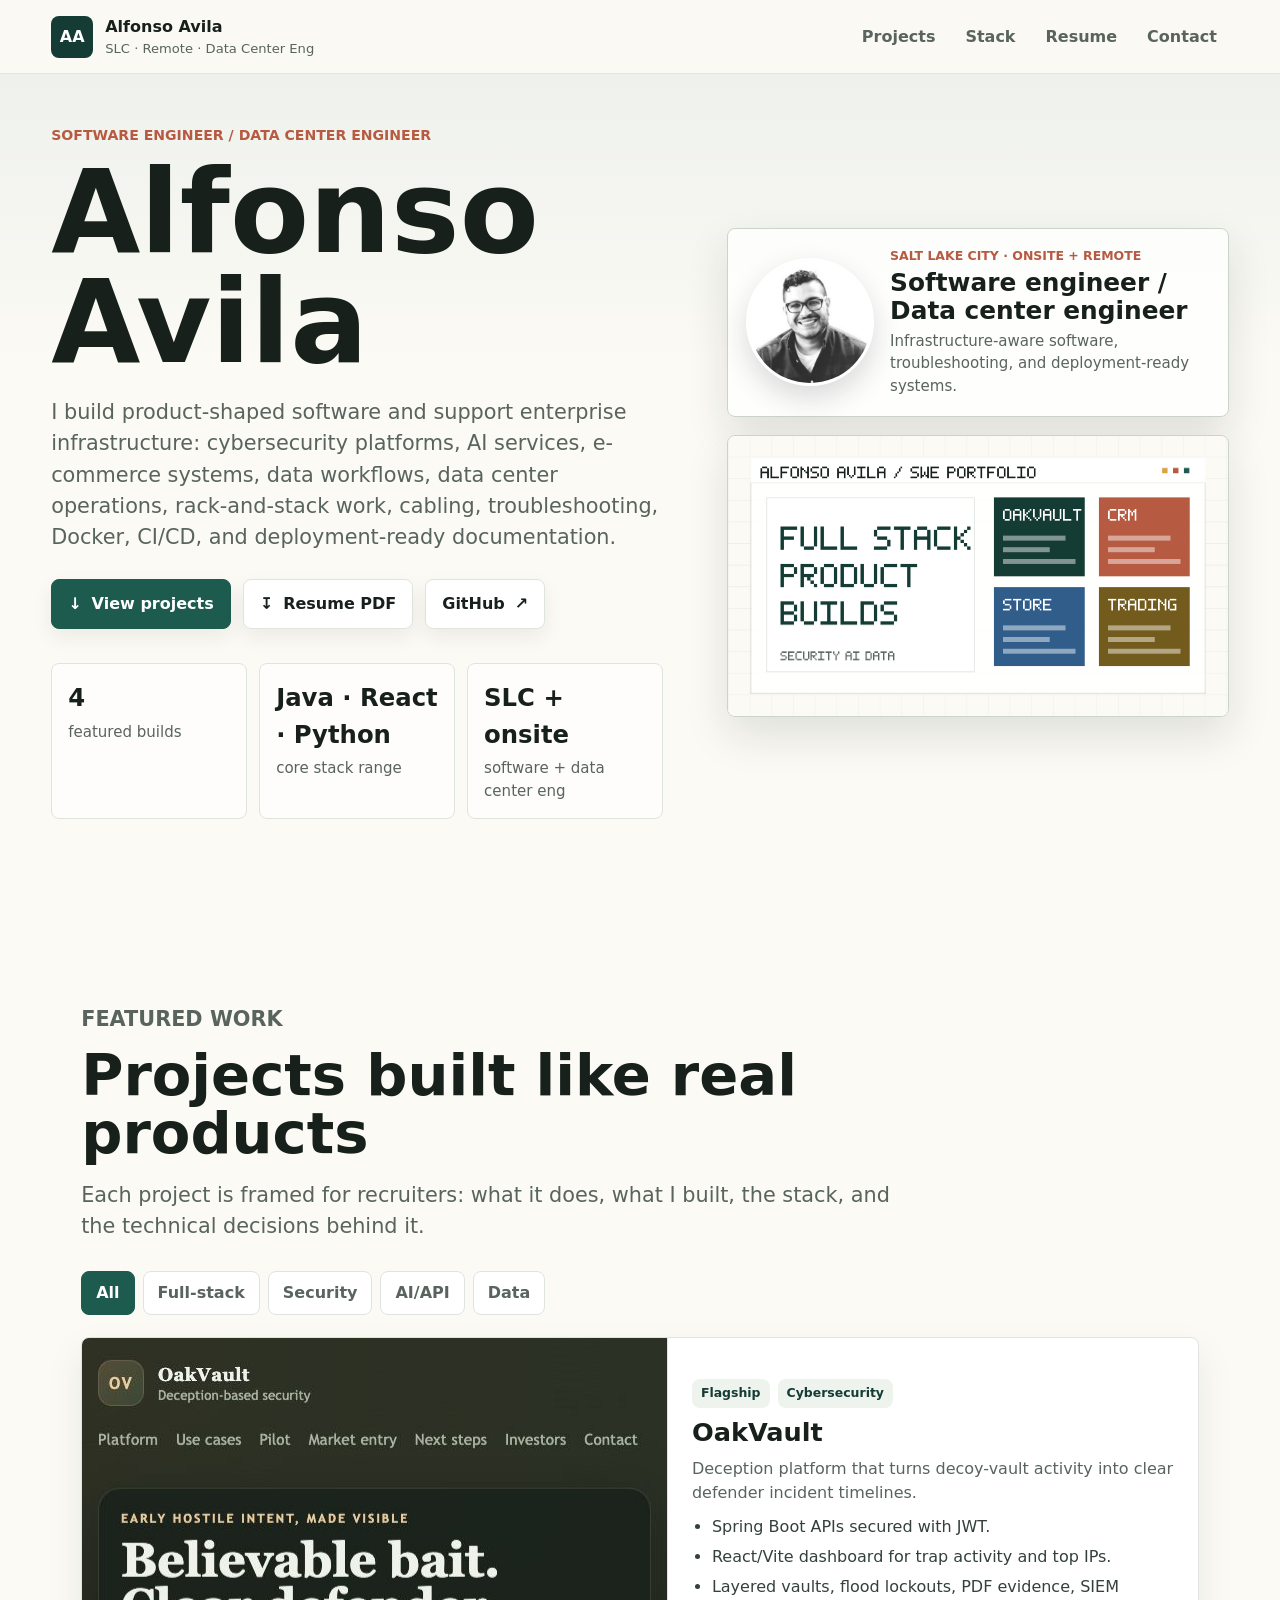
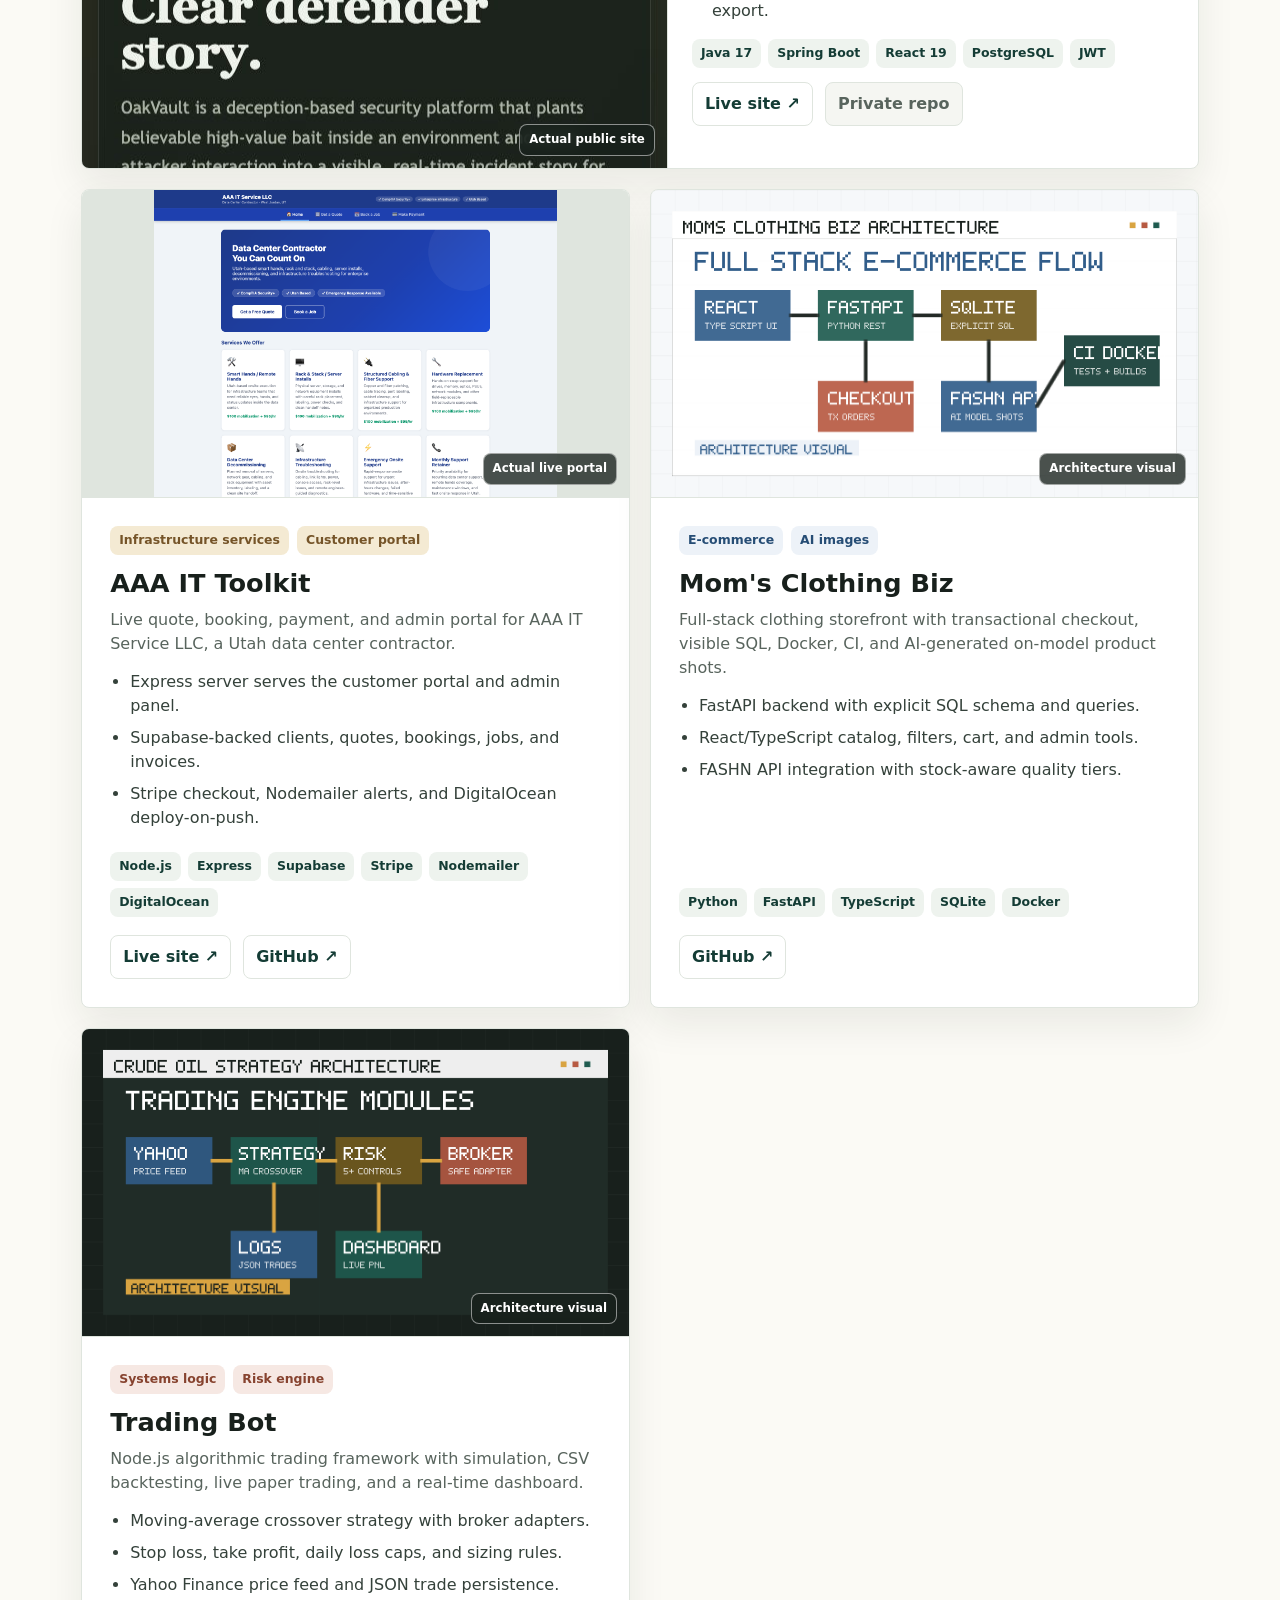
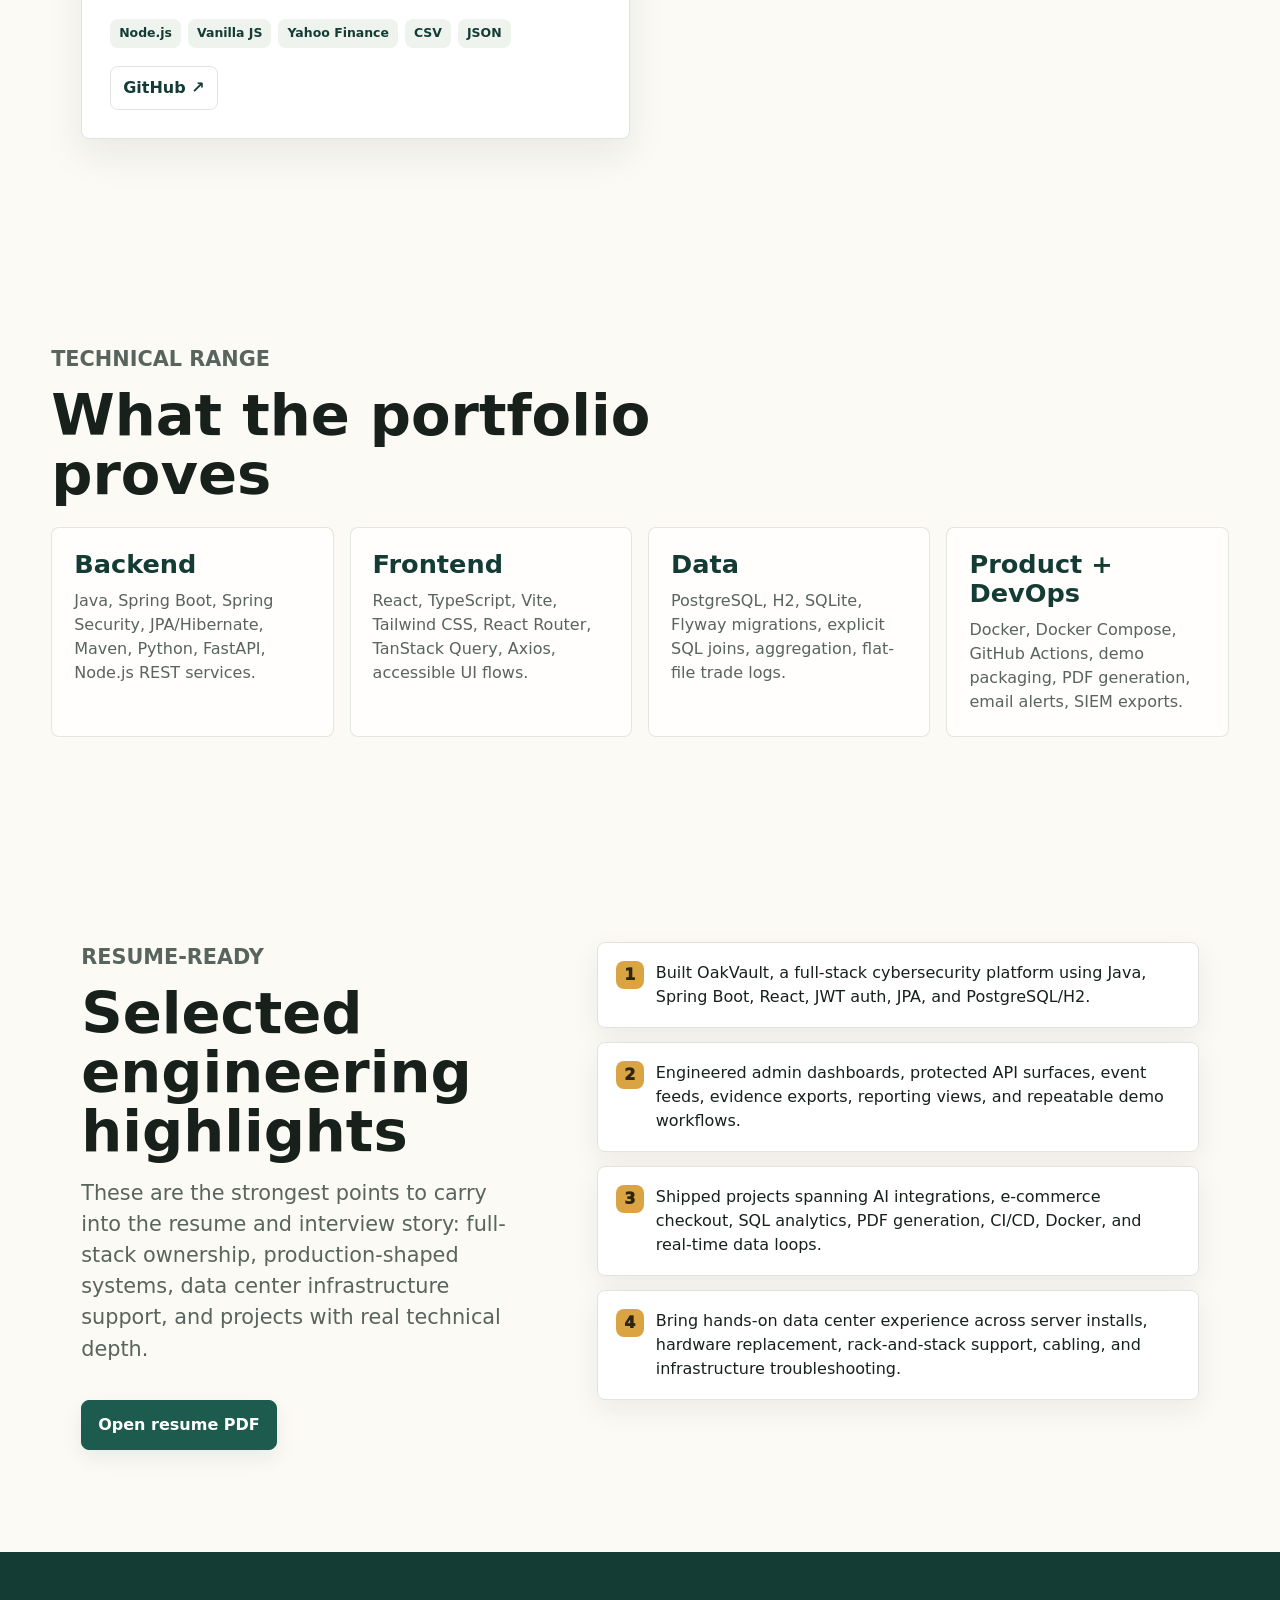
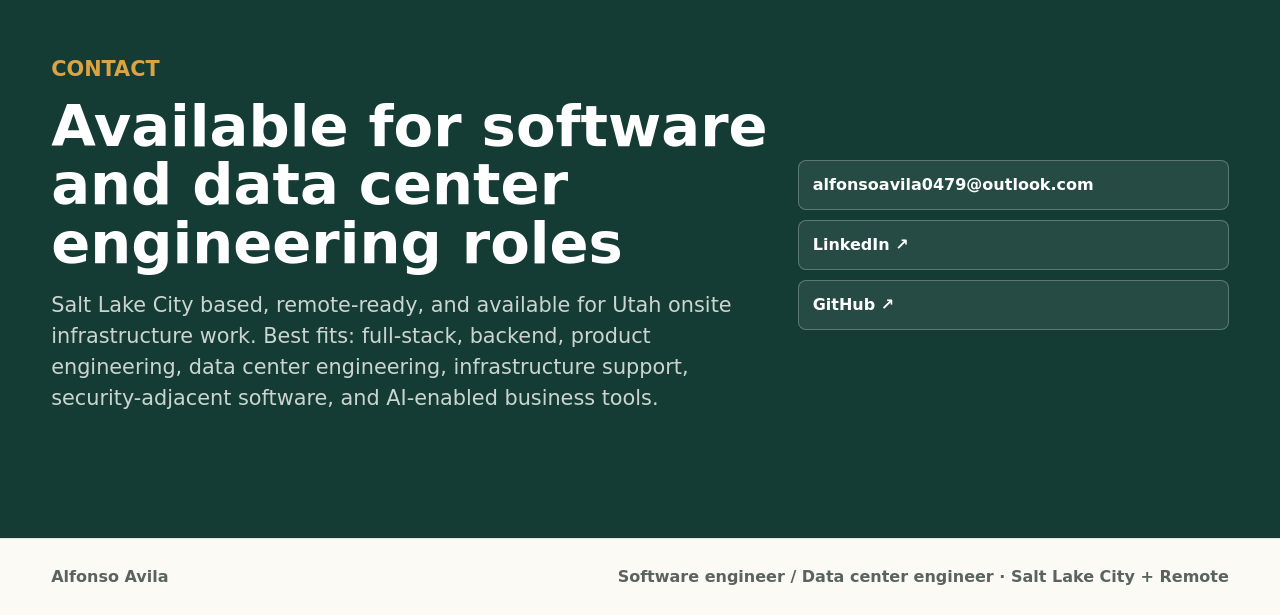
==== commit 4eb4f1e3: "Add professional headshot to portfolio hero" ====
--- a/index.html
+++ b/index.html
@@ -8,7 +8,7 @@
       content="Alfonso Avila is a software engineer and data center engineer in Salt Lake City building cybersecurity, AI, e-commerce, data, and infrastructure-focused systems."
     />
     <title>Alfonso Avila | Software Engineer / Data Center Engineer</title>
-    <link rel="stylesheet" href="./styles.css?v=3" />
+    <link rel="stylesheet" href="./styles.css?v=4" />
   </head>
   <body>
     <header class="site-header">
@@ -70,7 +70,20 @@
         </div>
 
         <figure class="hero-media">
+          <div class="profile-card">
+            <img
+              class="profile-photo"
+              src="./assets/alfonso-headshot.jpg"
+              alt="Portrait of Alfonso Avila"
+            />
+            <div class="profile-copy">
+              <span>Salt Lake City · Onsite + Remote</span>
+              <strong>Software engineer / Data center engineer</strong>
+              <small>Infrastructure-aware software, troubleshooting, and deployment-ready systems.</small>
+            </div>
+          </div>
           <img
+            class="portfolio-preview"
             src="./assets/hero-lab.png"
             alt="Generated portfolio preview showing four software project workstreams"
           />
--- a/styles.css
+++ b/styles.css
@@ -256,10 +256,63 @@
 }
 
 .hero-media {
+  display: grid;
+  gap: 18px;
   margin: 0;
 }
 
-.hero-media img {
+.profile-card {
+  display: grid;
+  grid-template-columns: auto minmax(0, 1fr);
+  gap: 16px;
+  align-items: center;
+  padding: 18px;
+  border: 1px solid #cad4ca;
+  border-radius: var(--radius);
+  background: rgba(255, 255, 255, 0.82);
+  box-shadow: var(--shadow);
+}
+
+.profile-photo {
+  width: clamp(96px, 10vw, 132px);
+  height: clamp(96px, 10vw, 132px);
+  object-fit: cover;
+  border: 3px solid #fff;
+  border-radius: 50%;
+  background: #eef1ec;
+  box-shadow: 0 12px 28px rgba(24, 32, 28, 0.16);
+}
+
+.profile-copy {
+  min-width: 0;
+}
+
+.profile-copy span,
+.profile-copy strong,
+.profile-copy small {
+  display: block;
+}
+
+.profile-copy span {
+  margin-bottom: 4px;
+  color: var(--brick);
+  font-size: 0.78rem;
+  font-weight: 900;
+  text-transform: uppercase;
+}
+
+.profile-copy strong {
+  font-size: clamp(1.15rem, 2vw, 1.55rem);
+  line-height: 1.1;
+}
+
+.profile-copy small {
+  margin-top: 6px;
+  color: var(--muted);
+  font-size: 0.94rem;
+}
+
+.portfolio-preview {
   width: 100%;
   aspect-ratio: 16 / 9;
   object-fit: cover;
@@ -678,6 +731,11 @@
     width: 100%;
   }
 
+  .profile-card {
+    grid-template-columns: 1fr;
+    text-align: center;
+  }
+
   h1 {
     font-size: clamp(3.4rem, 18vw, 5rem);
   }
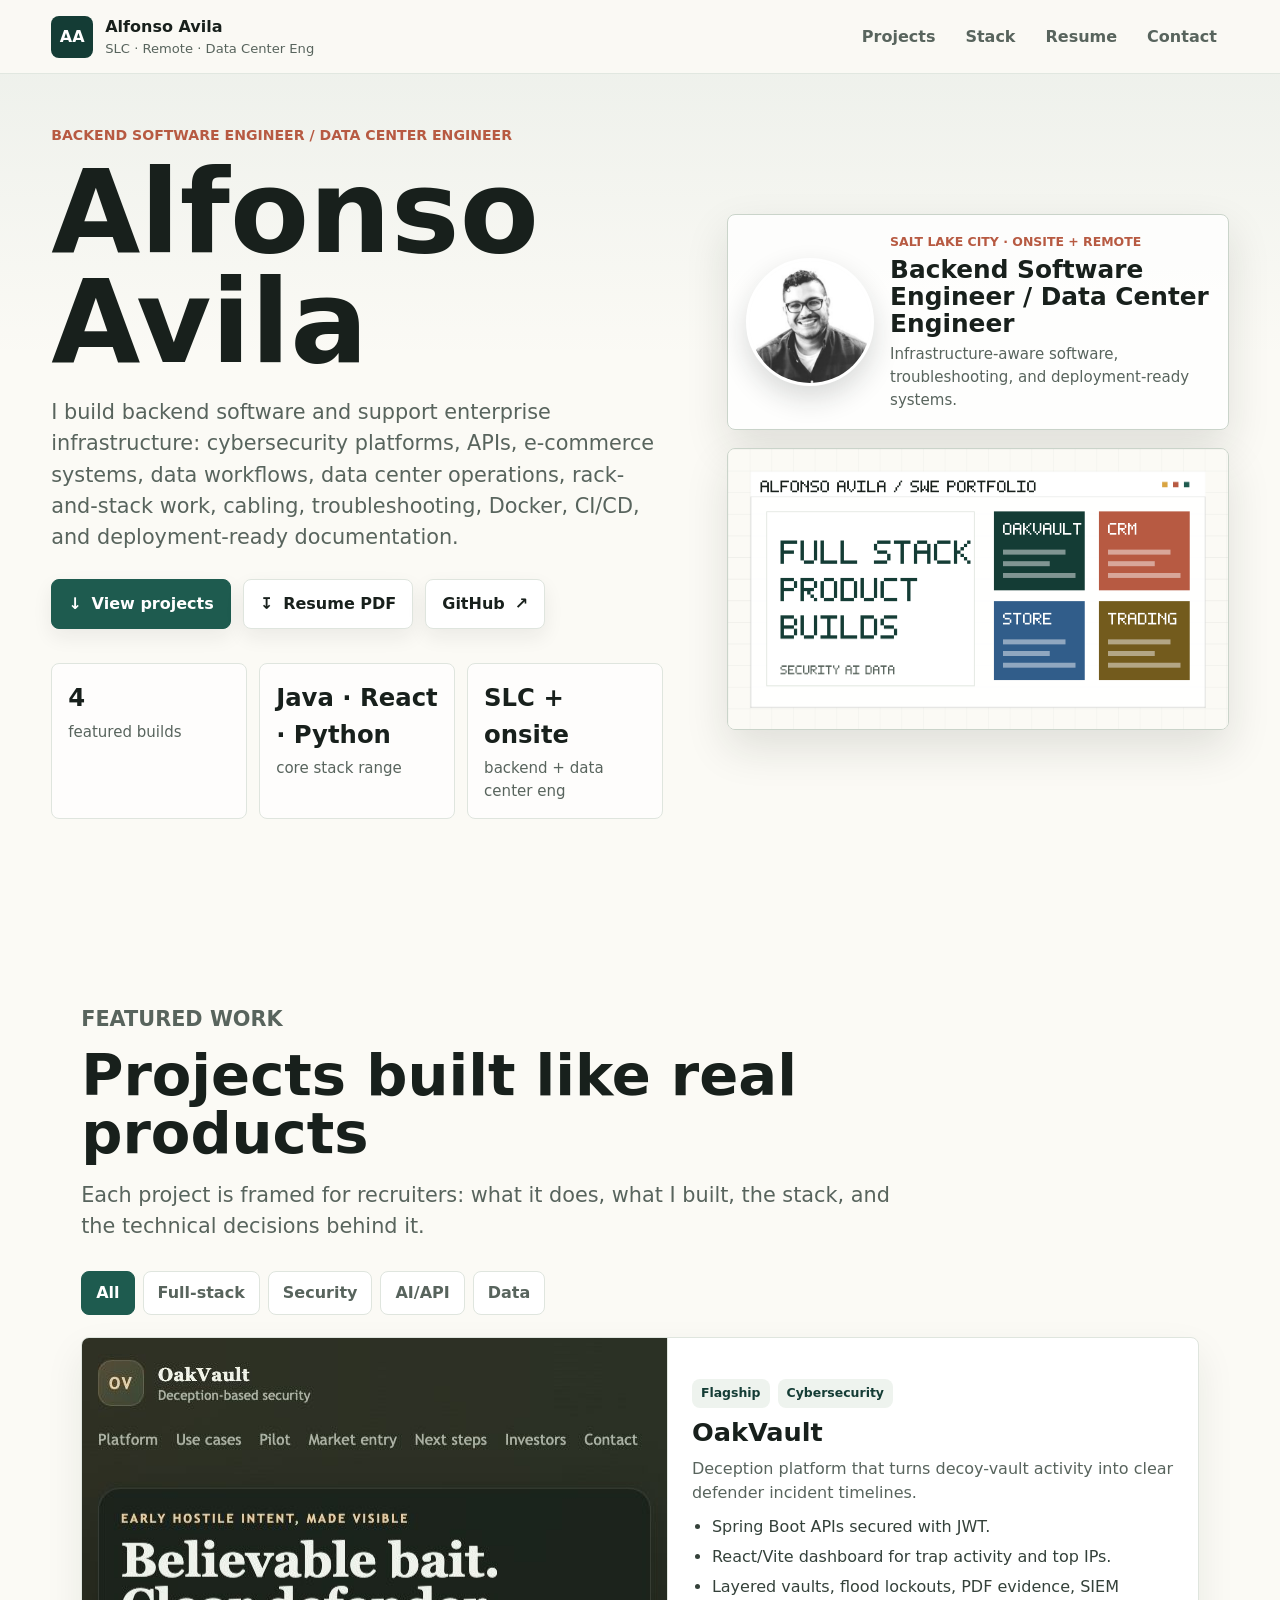
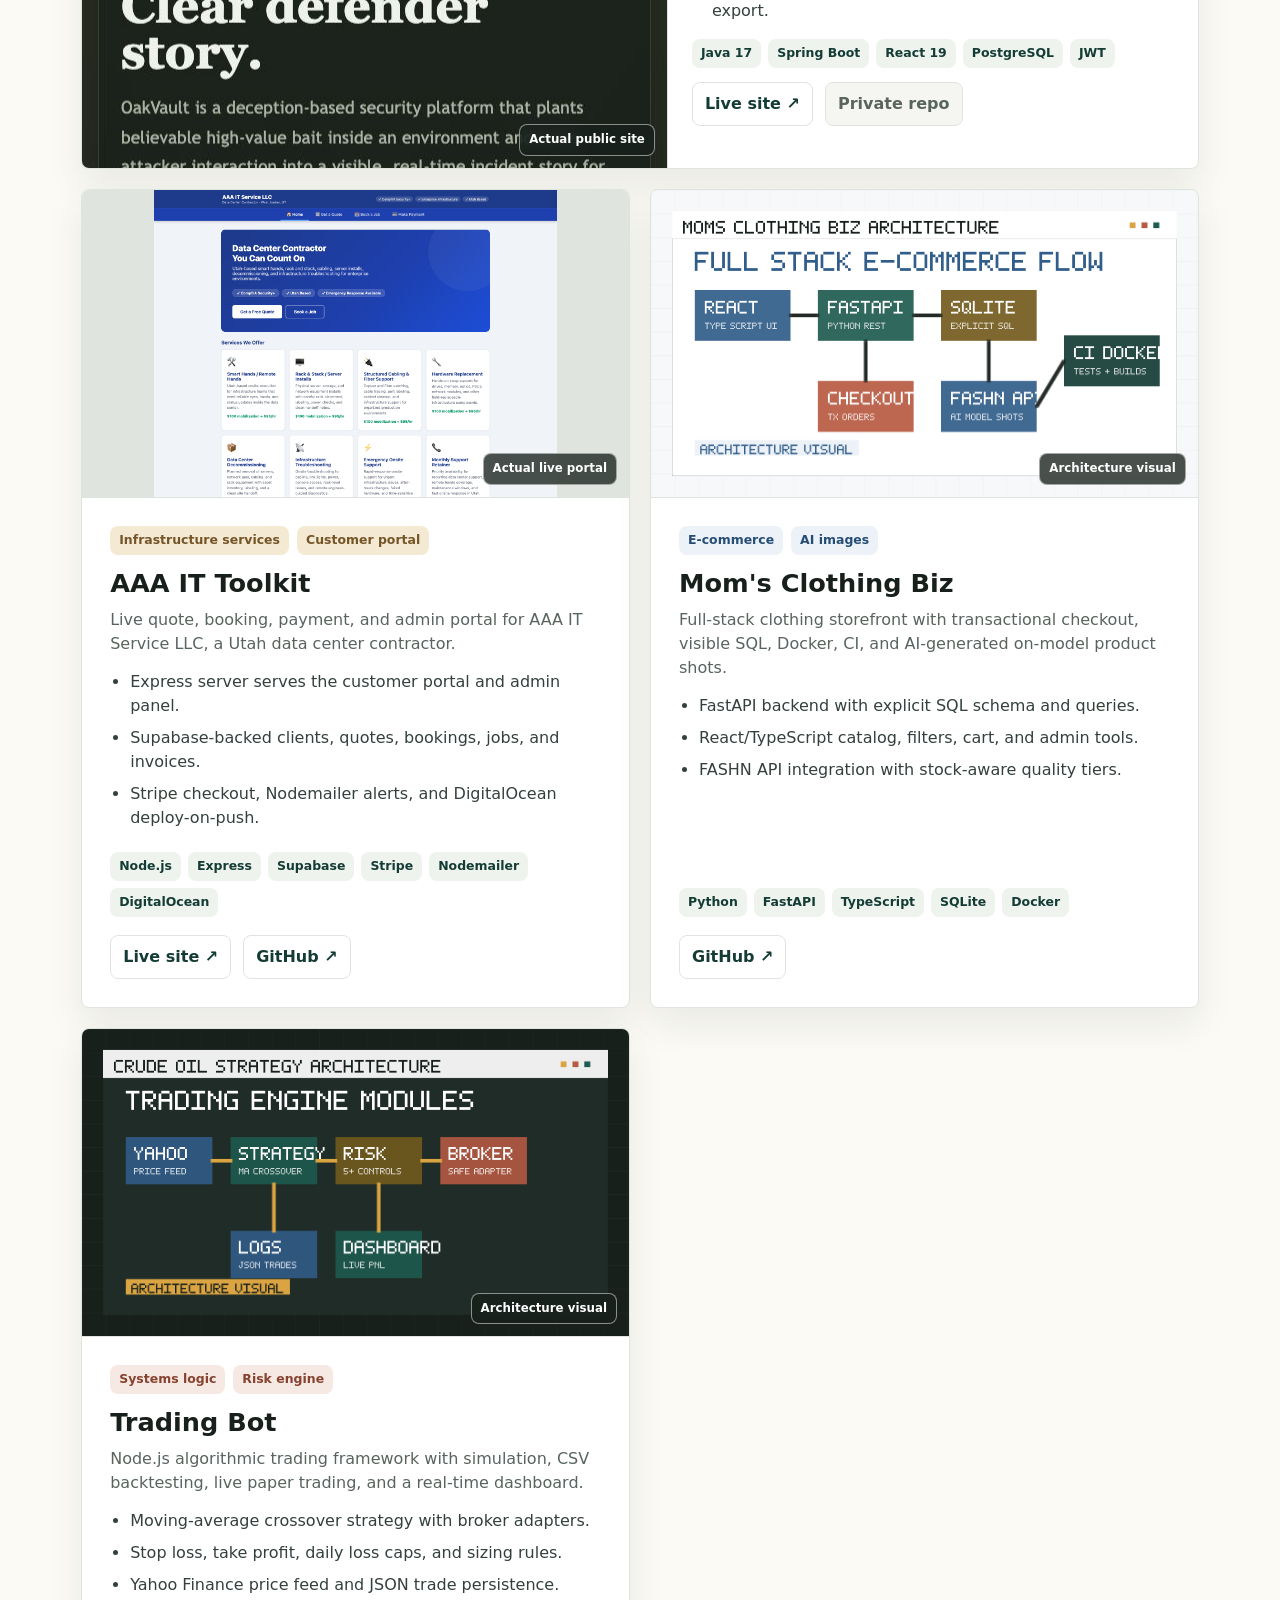
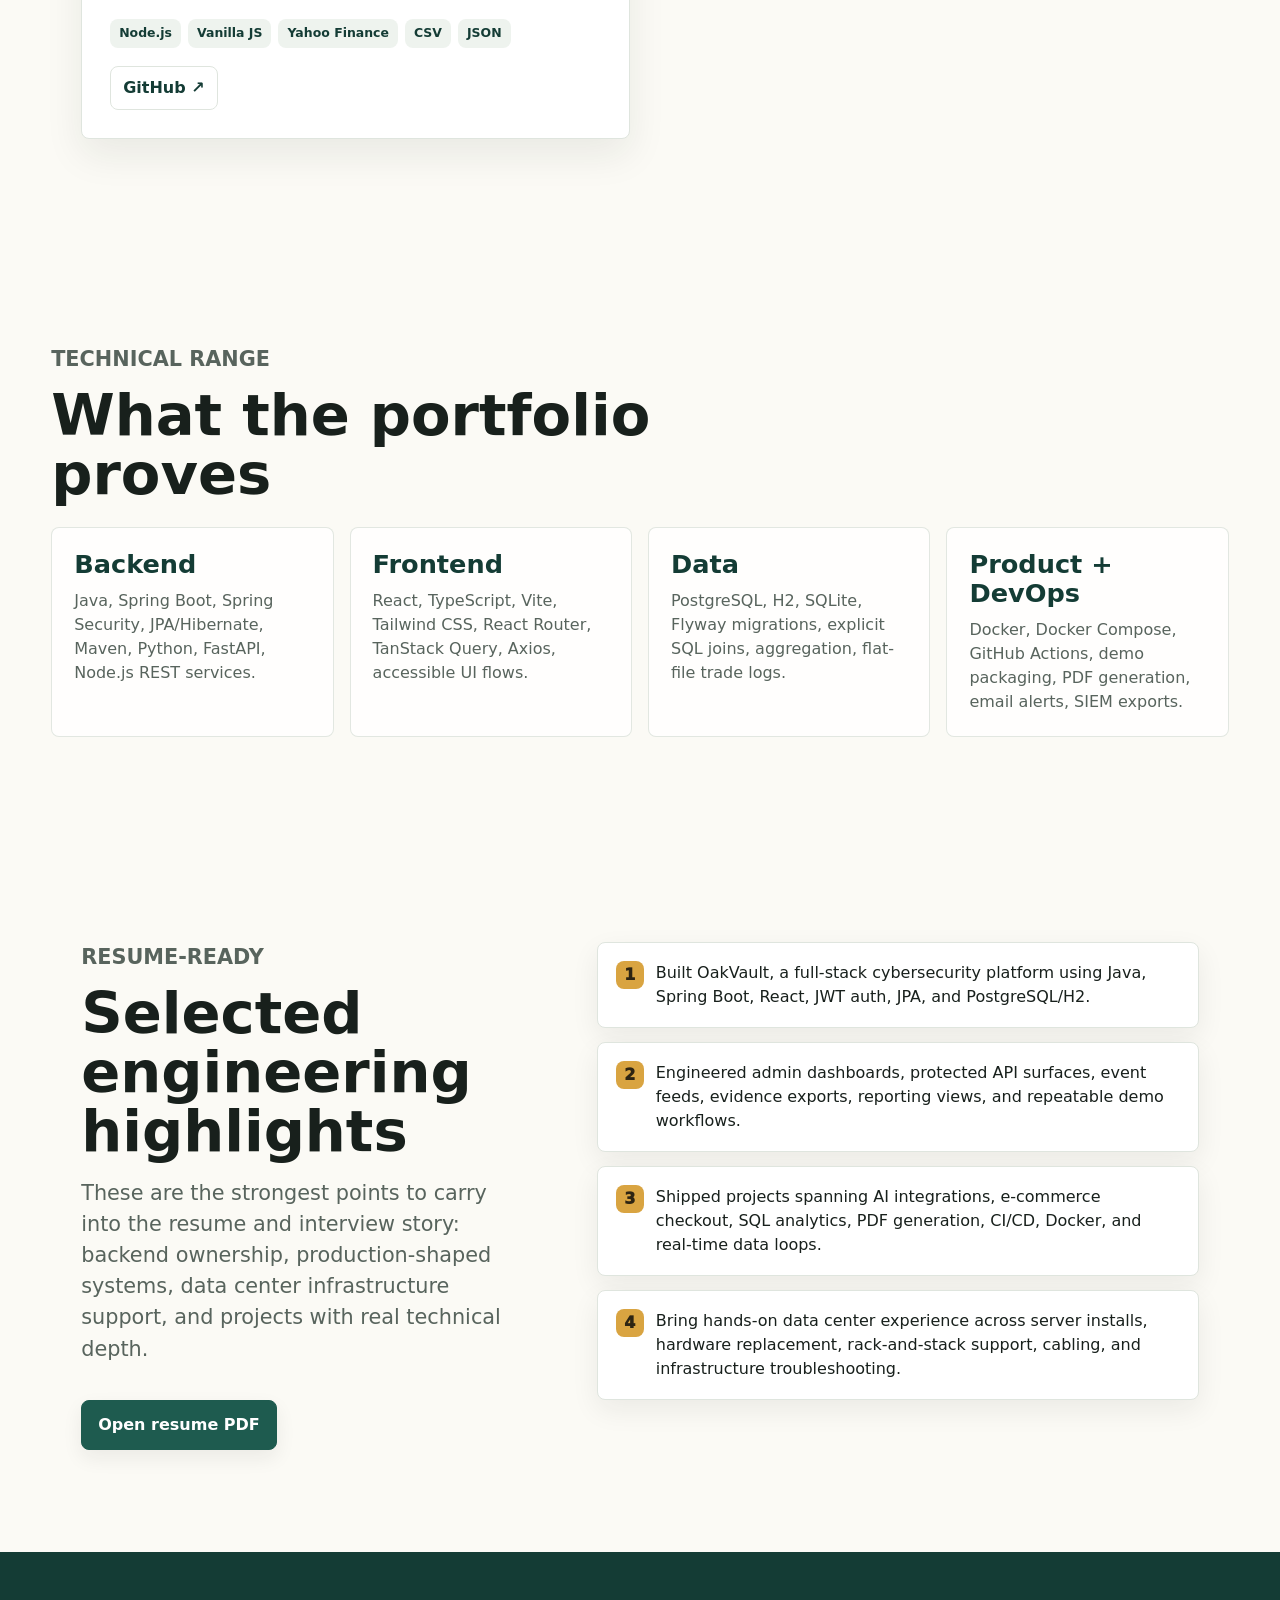
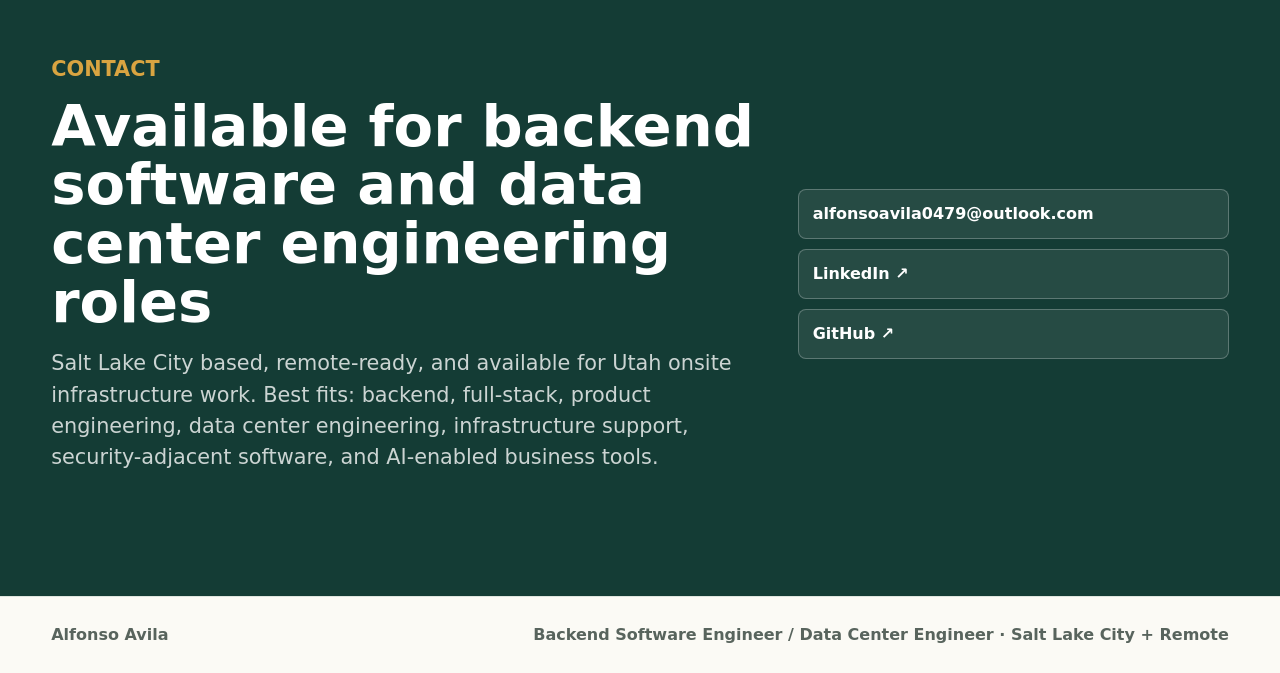
==== commit 86d39095: "Use backend and data center engineer title # Conflicts: #	index.html" ====
--- a/index.html
+++ b/index.html
@@ -5,9 +5,9 @@
     <meta name="viewport" content="width=device-width, initial-scale=1.0" />
     <meta
       name="description"
-      content="Alfonso Avila is a software engineer and data center engineer in Salt Lake City building cybersecurity, AI, e-commerce, data, and infrastructure-focused systems."
+      content="Alfonso Avila is a backend software engineer and data center engineer in Salt Lake City building cybersecurity, AI, e-commerce, data, and infrastructure-focused systems."
     />
-    <title>Alfonso Avila | Software Engineer / Data Center Engineer</title>
+    <title>Alfonso Avila | Backend Software Engineer / Data Center Engineer</title>
     <link rel="stylesheet" href="./styles.css?v=4" />
   </head>
   <body>
@@ -31,13 +31,13 @@
     <main id="top">
       <section class="hero section-band">
         <div class="hero-copy">
-          <p class="eyebrow">Software engineer / Data center engineer</p>
+          <p class="eyebrow">Backend Software Engineer / Data Center Engineer</p>
           <h1>Alfonso Avila</h1>
           <p class="hero-text">
-            I build product-shaped software and support enterprise infrastructure:
-            cybersecurity platforms, AI services, e-commerce systems, data
-            workflows, data center operations, rack-and-stack work, cabling,
-            troubleshooting, Docker, CI/CD, and deployment-ready documentation.
+            I build backend software and support enterprise infrastructure:
+            cybersecurity platforms, APIs, e-commerce systems, data workflows,
+            data center operations, rack-and-stack work, cabling, troubleshooting,
+            Docker, CI/CD, and deployment-ready documentation.
           </p>
           <div class="hero-actions" aria-label="Primary links">
             <a class="button primary" href="#projects">
@@ -64,7 +64,7 @@
             </div>
             <div>
               <dt>SLC + onsite</dt>
-              <dd>software + data center eng</dd>
+              <dd>backend + data center eng</dd>
             </div>
           </dl>
         </div>
@@ -78,7 +78,7 @@
             />
             <div class="profile-copy">
               <span>Salt Lake City · Onsite + Remote</span>
-              <strong>Software engineer / Data center engineer</strong>
+              <strong>Backend Software Engineer / Data Center Engineer</strong>
               <small>Infrastructure-aware software, troubleshooting, and deployment-ready systems.</small>
             </div>
           </div>
@@ -294,7 +294,7 @@
             <h2>Selected engineering highlights</h2>
             <p>
               These are the strongest points to carry into the resume and
-              interview story: full-stack ownership, production-shaped systems,
+              interview story: backend ownership, production-shaped systems,
               data center infrastructure support, and projects with real technical depth.
             </p>
             <a class="button primary" href="./assets/Alfonso_Avila_Resume.pdf">Open resume PDF</a>
@@ -323,10 +323,10 @@
       <section class="contact-section" id="contact">
         <div>
           <p class="eyebrow">Contact</p>
-          <h2>Available for software and data center engineering roles</h2>
+          <h2>Available for backend software and data center engineering roles</h2>
           <p>
             Salt Lake City based, remote-ready, and available for Utah onsite
-            infrastructure work. Best fits: full-stack, backend, product
+            infrastructure work. Best fits: backend, full-stack, product
             engineering, data center engineering, infrastructure support,
             security-adjacent software, and AI-enabled business tools.
           </p>
@@ -341,7 +341,7 @@
 
     <footer class="site-footer">
       <span>Alfonso Avila</span>
-      <span>Software engineer / Data center engineer · Salt Lake City + Remote</span>
+      <span>Backend Software Engineer / Data Center Engineer · Salt Lake City + Remote</span>
     </footer>
 
     <script src="./script.js?v=1"></script>
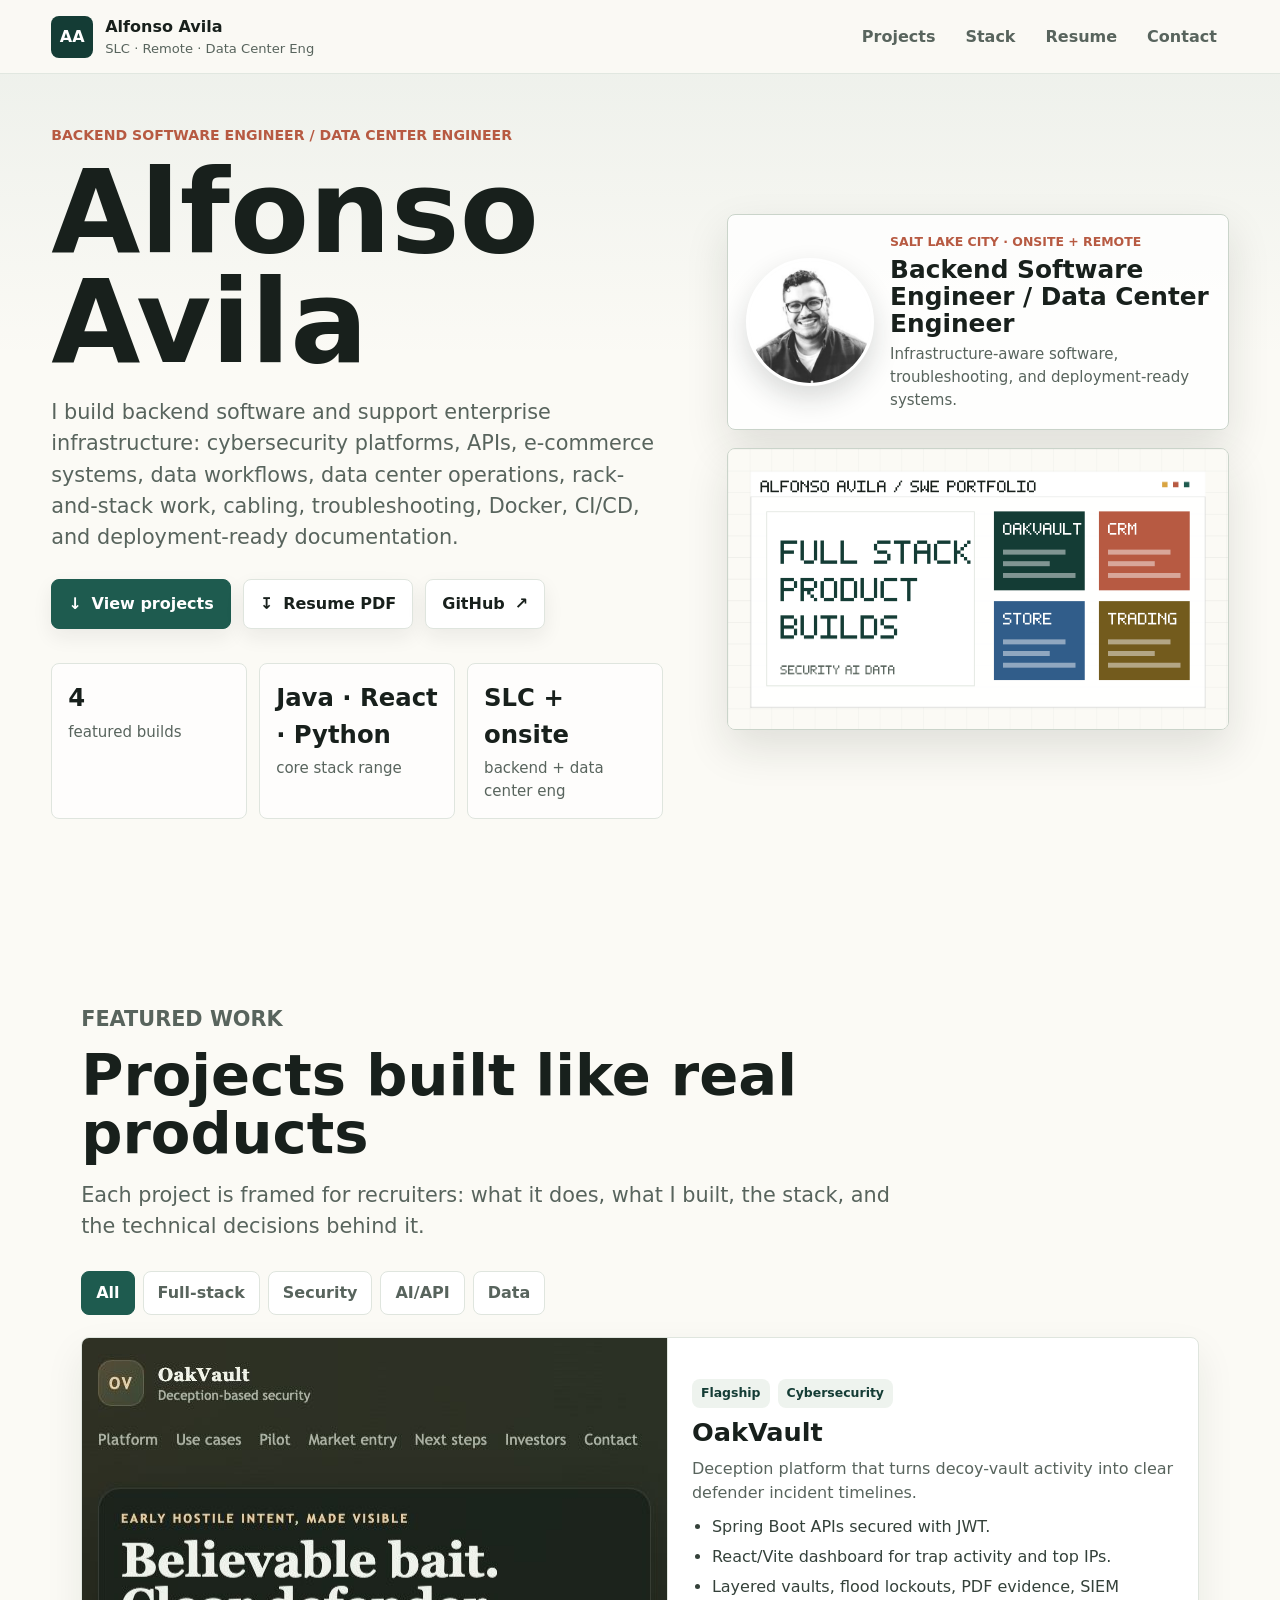
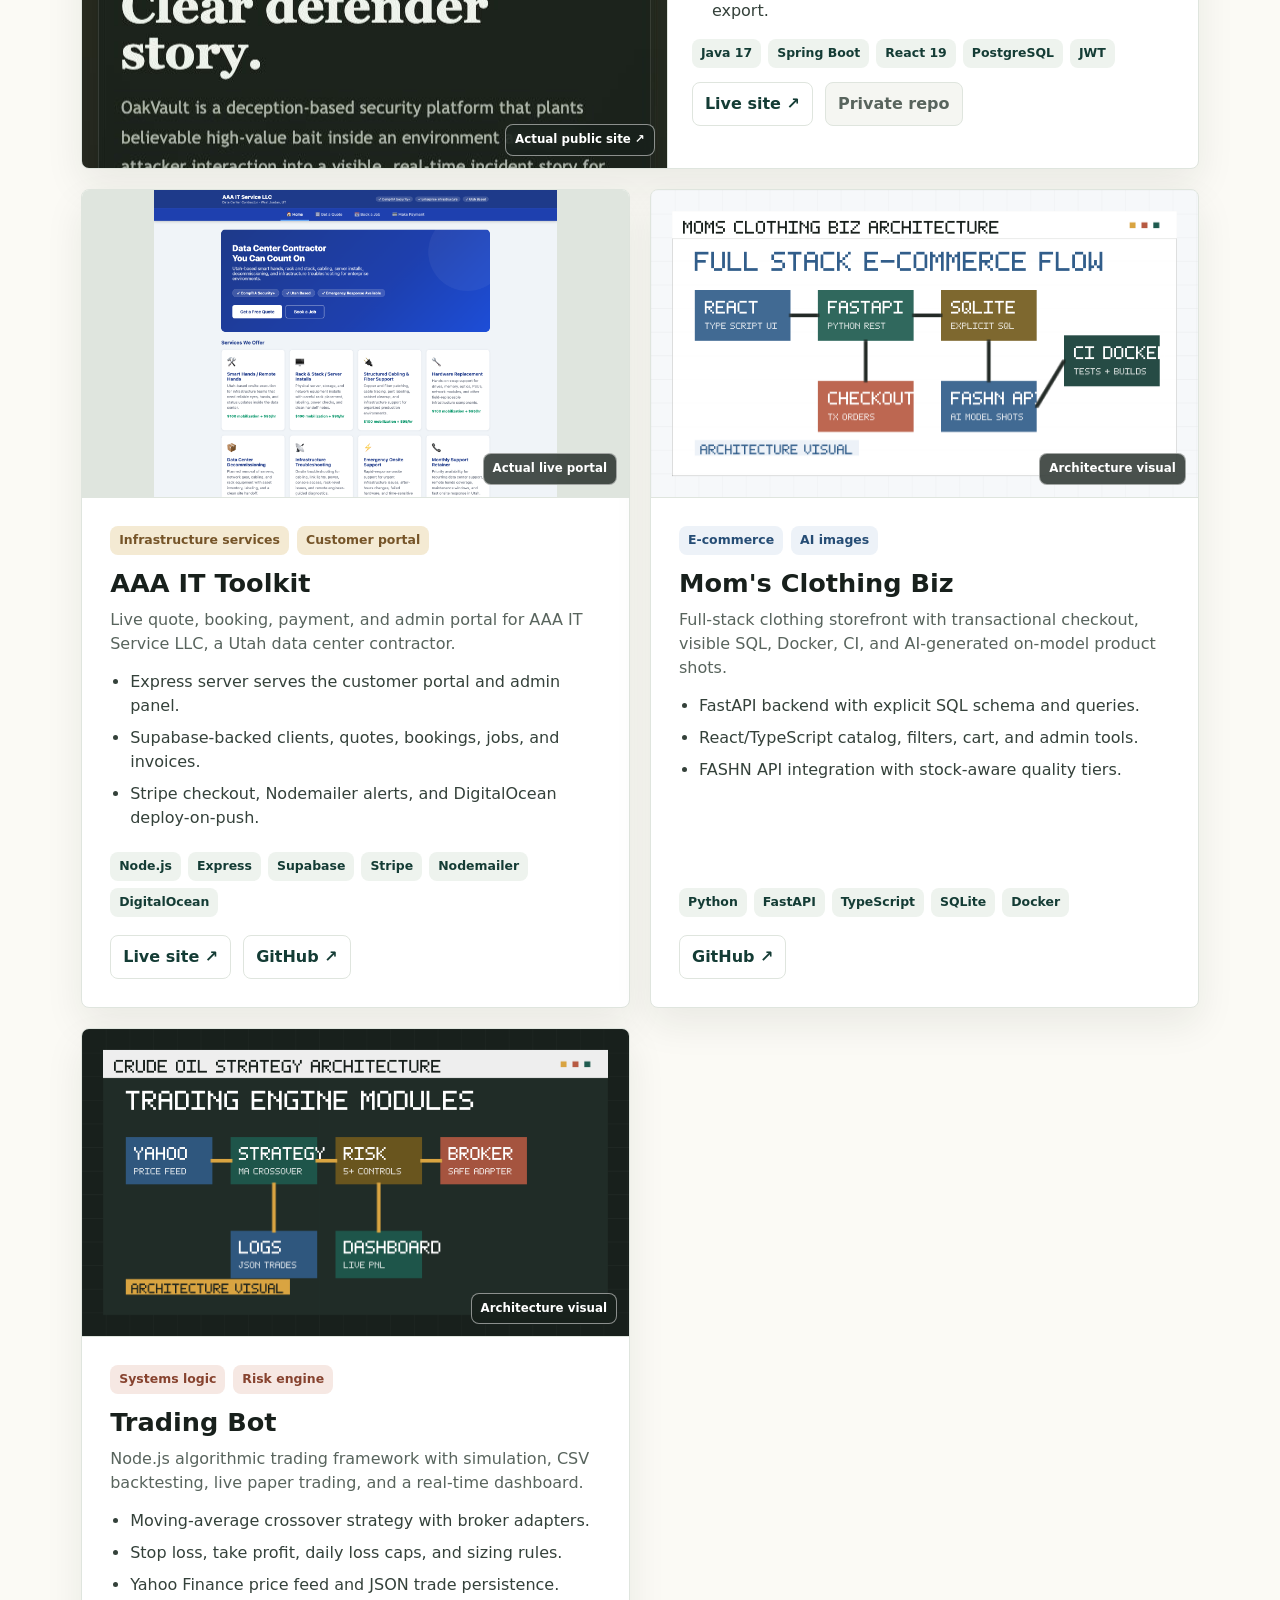
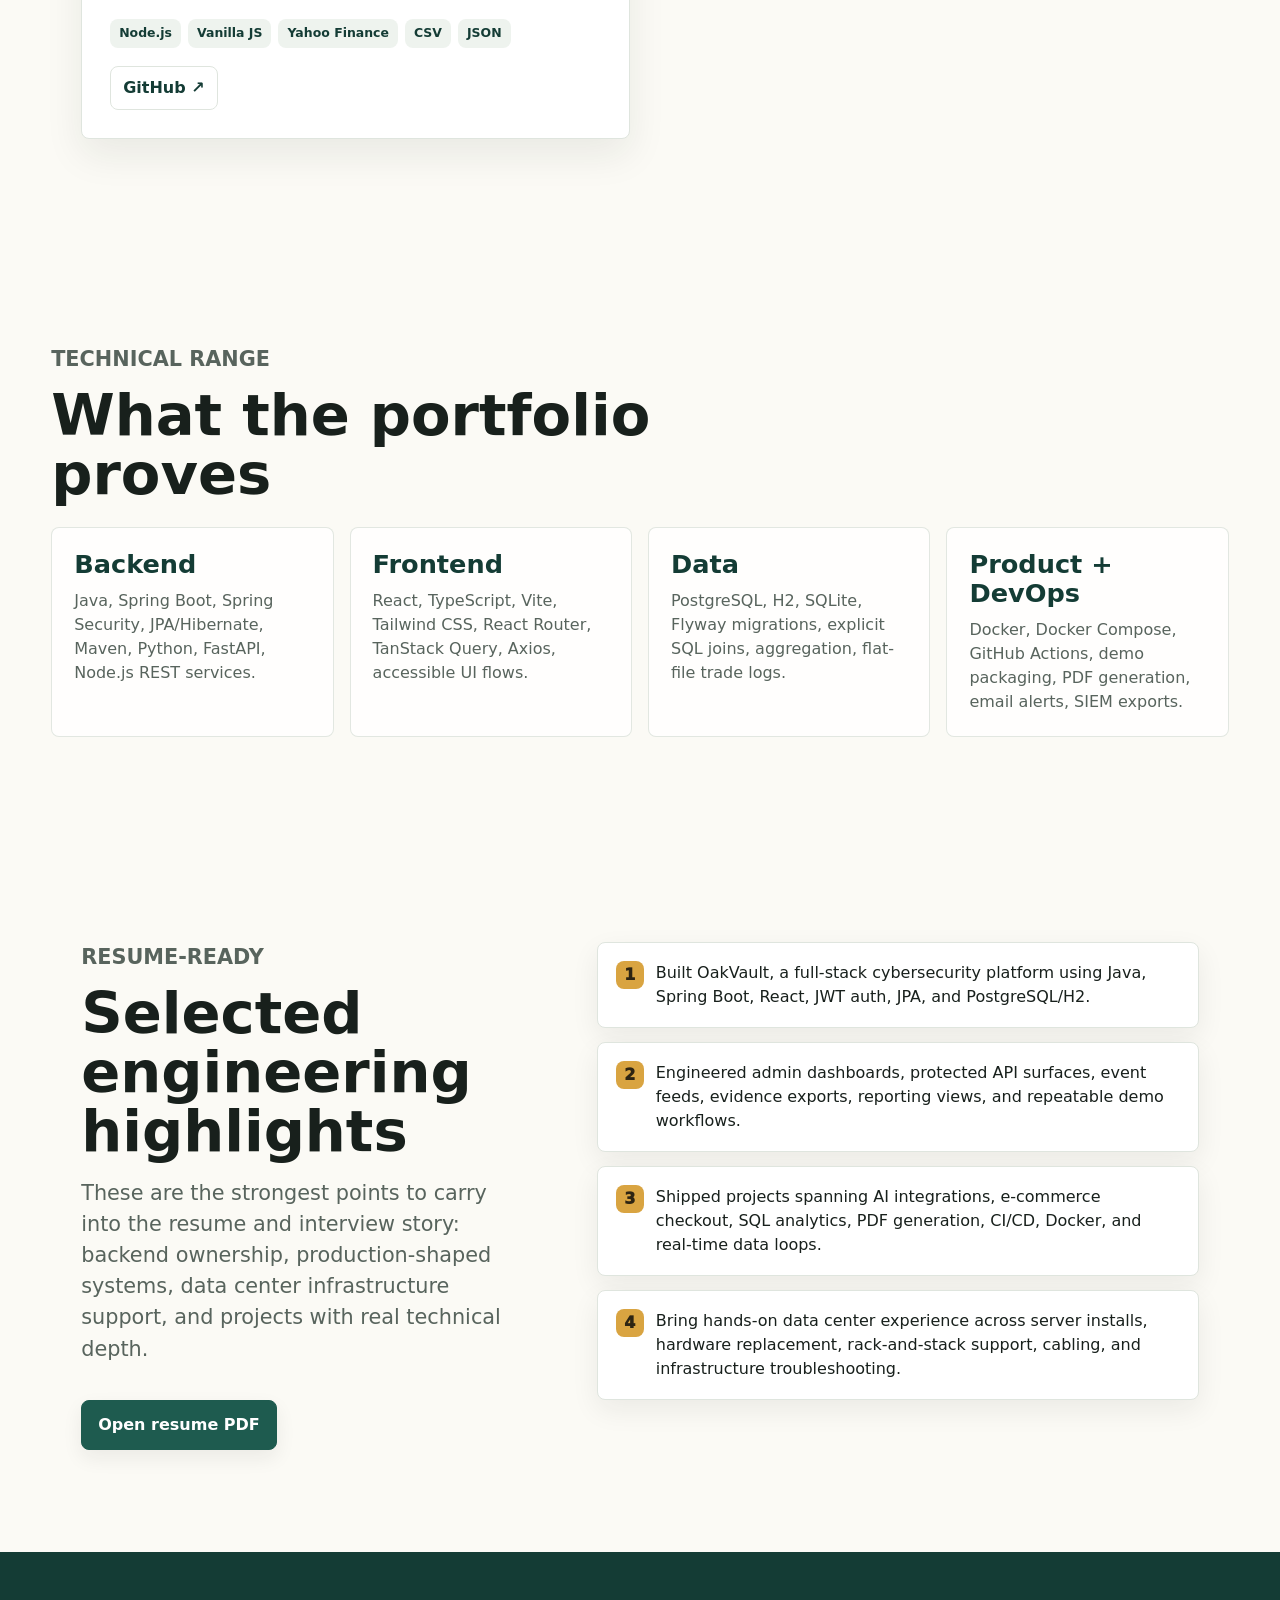
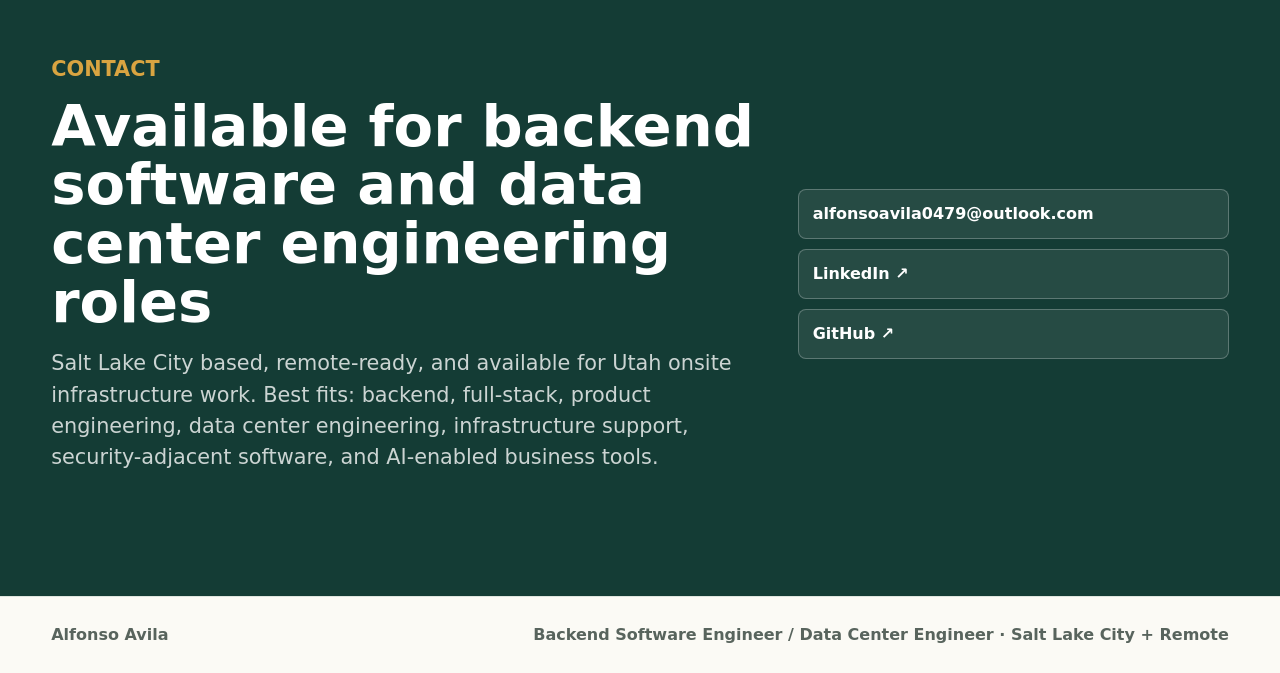
==== commit 6b11ca8e: "Make OakVault image badge clickable" ====
--- a/index.html
+++ b/index.html
@@ -116,7 +116,15 @@
                 src="./assets/oakvault-real.jpg"
                 alt="Actual OakVault public website screenshot"
               />
-              <span class="image-note">Actual public site</span>
+              <a
+                class="image-note"
+                href="https://oakvaultcyber.com/"
+                target="_blank"
+                rel="noreferrer"
+                aria-label="Open OakVault public site"
+              >
+                Actual public site ↗
+              </a>
             </div>
             <div class="project-body">
               <div class="project-kicker">
--- a/styles.css
+++ b/styles.css
@@ -408,10 +408,21 @@
   border: 1px solid rgba(255, 255, 255, 0.5);
   border-radius: var(--radius);
   background: rgba(24, 32, 28, 0.78);
+  display: inline-flex;
+  align-items: center;
+  gap: 4px;
   color: #fff;
   font-size: 0.74rem;
   font-weight: 850;
   backdrop-filter: blur(8px);
+}
+
+a.image-note:hover,
+a.image-note:focus-visible {
+  border-color: rgba(255, 255, 255, 0.82);
+  background: rgba(30, 91, 79, 0.94);
+  outline: none;
+  transform: translateY(-1px);
 }
 
 .project-body {
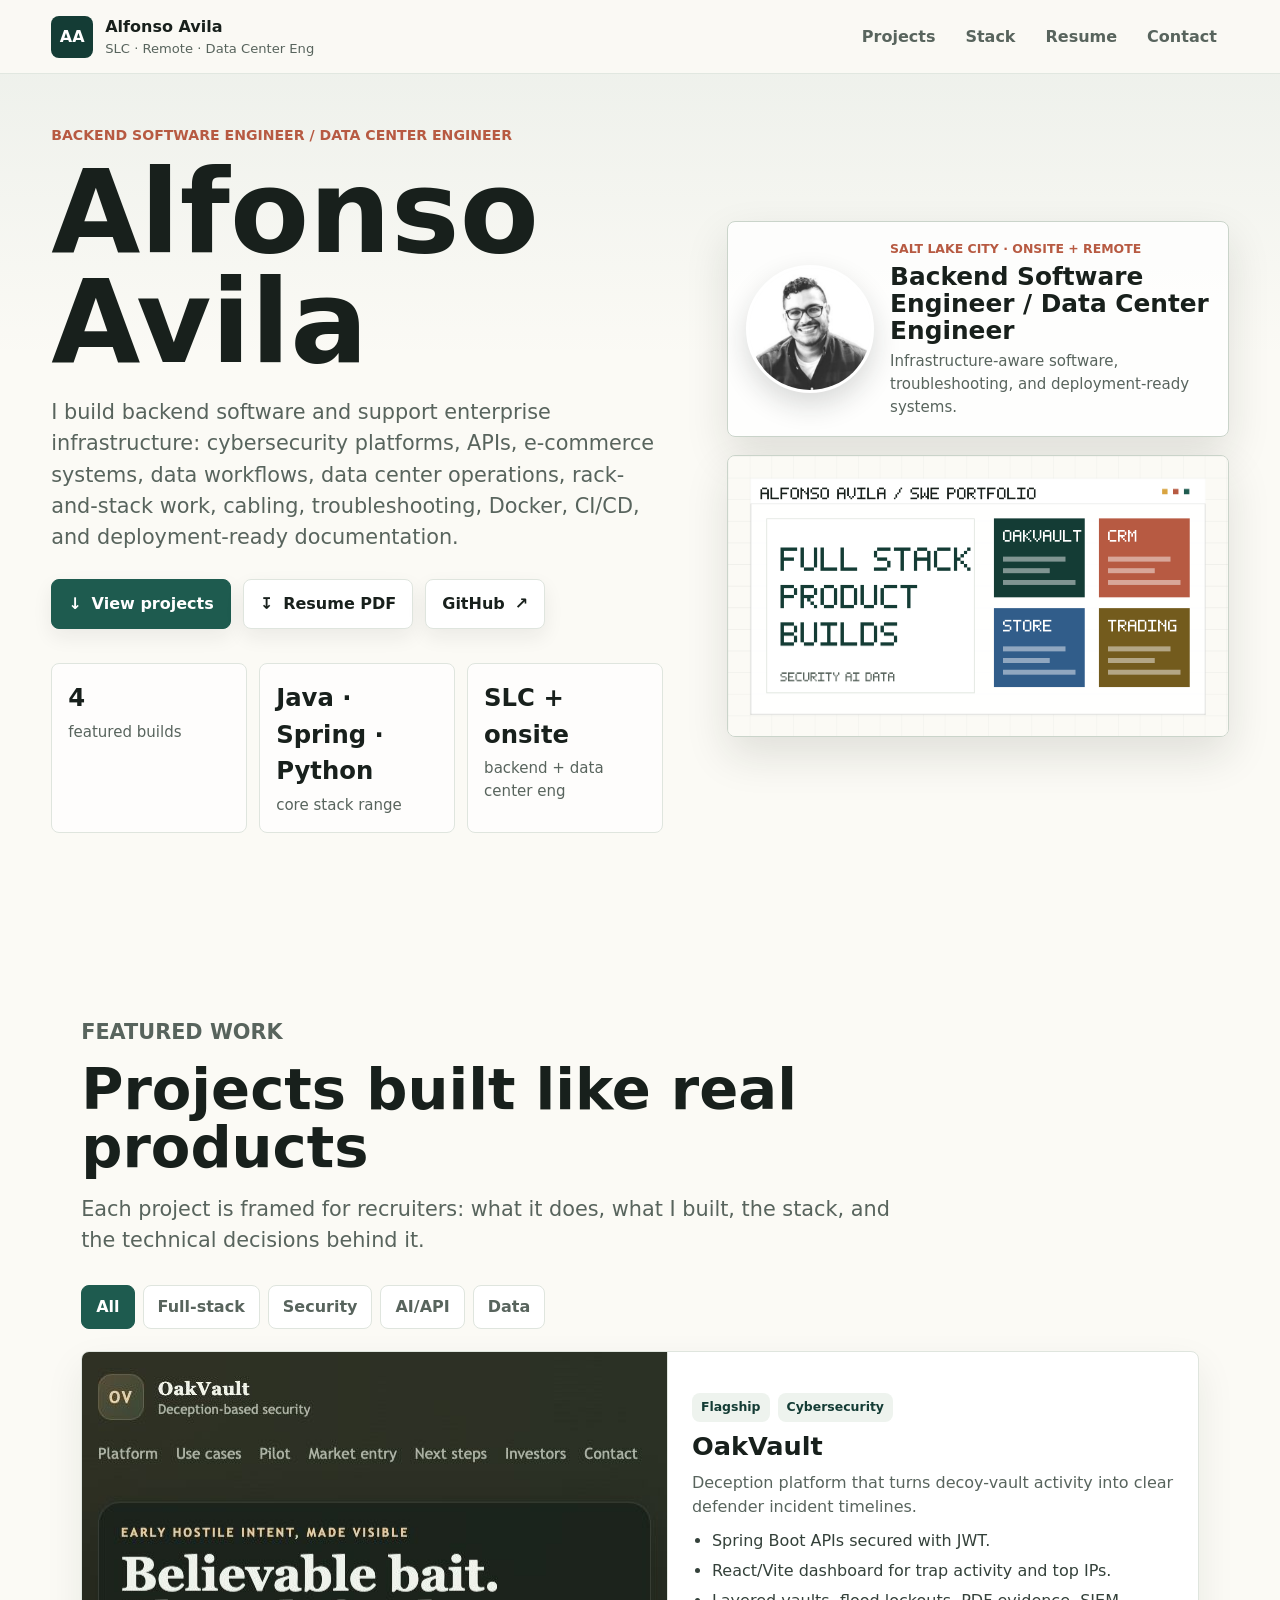
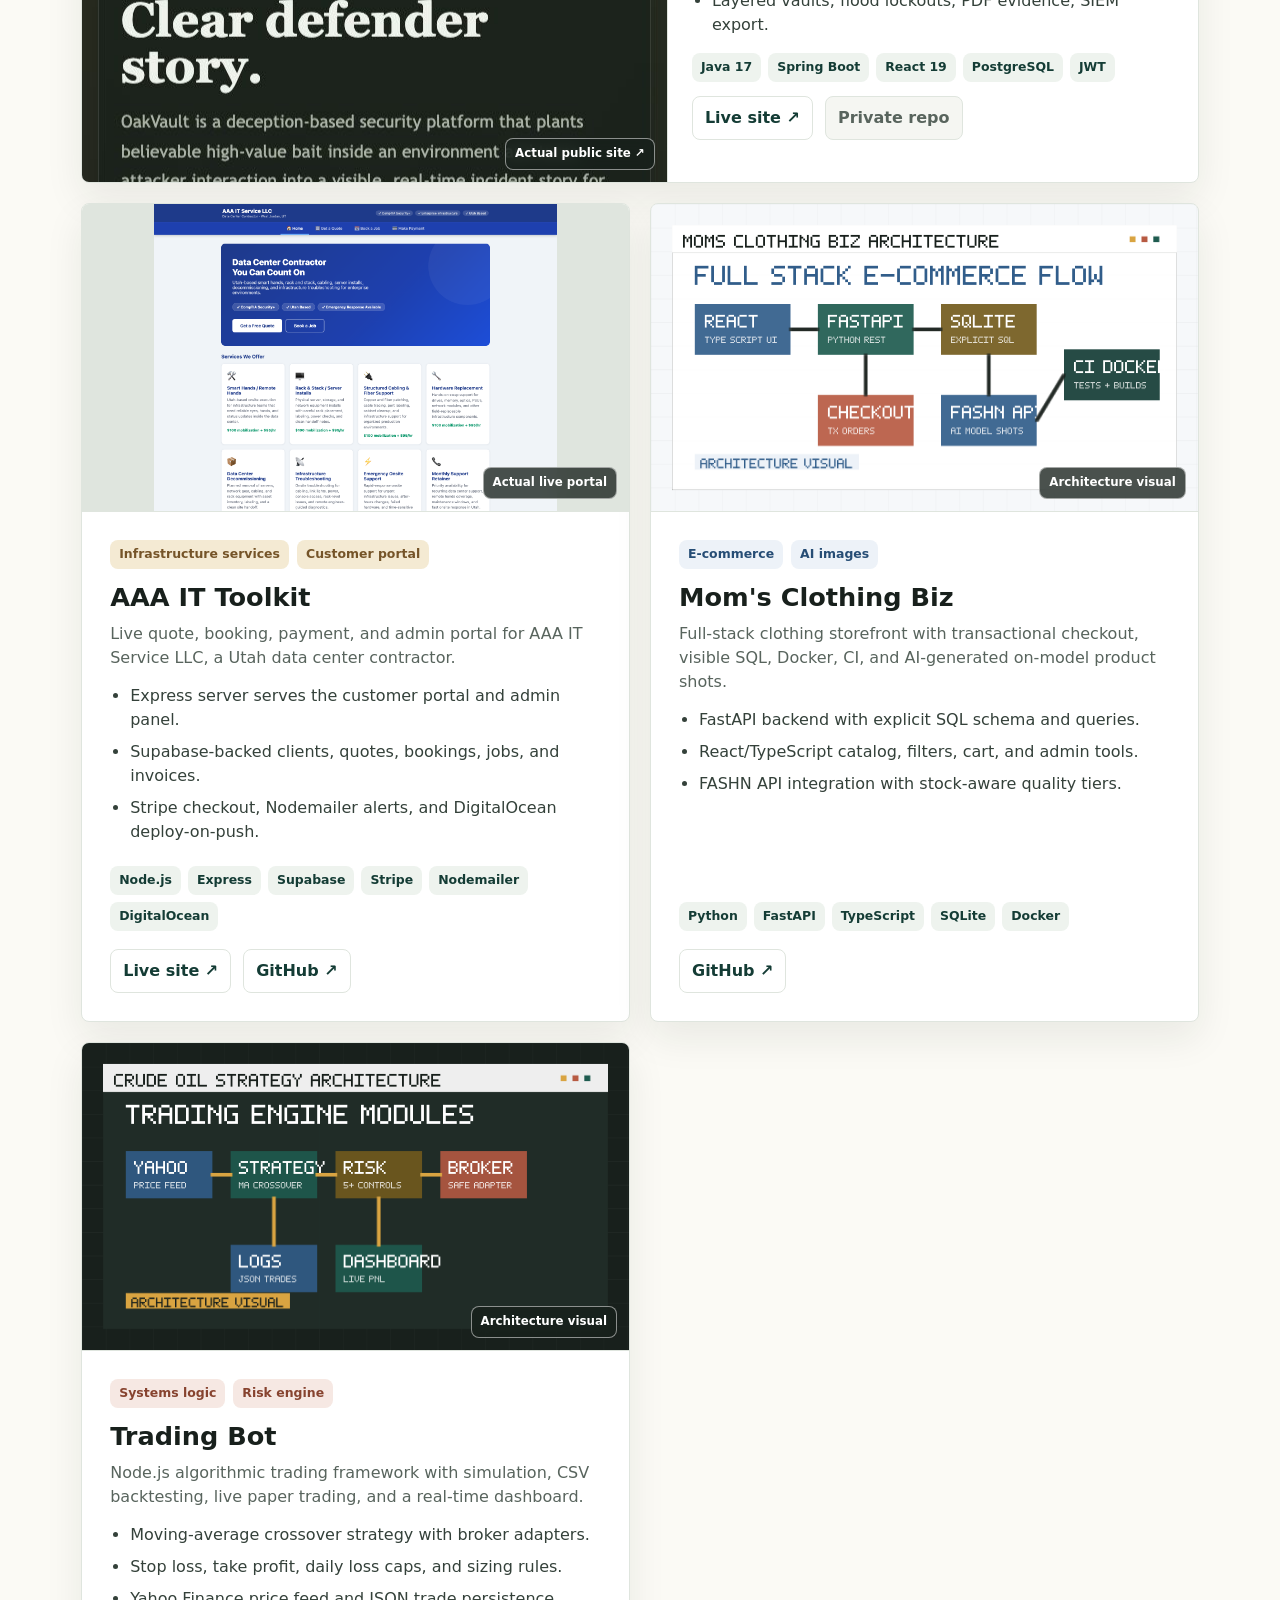
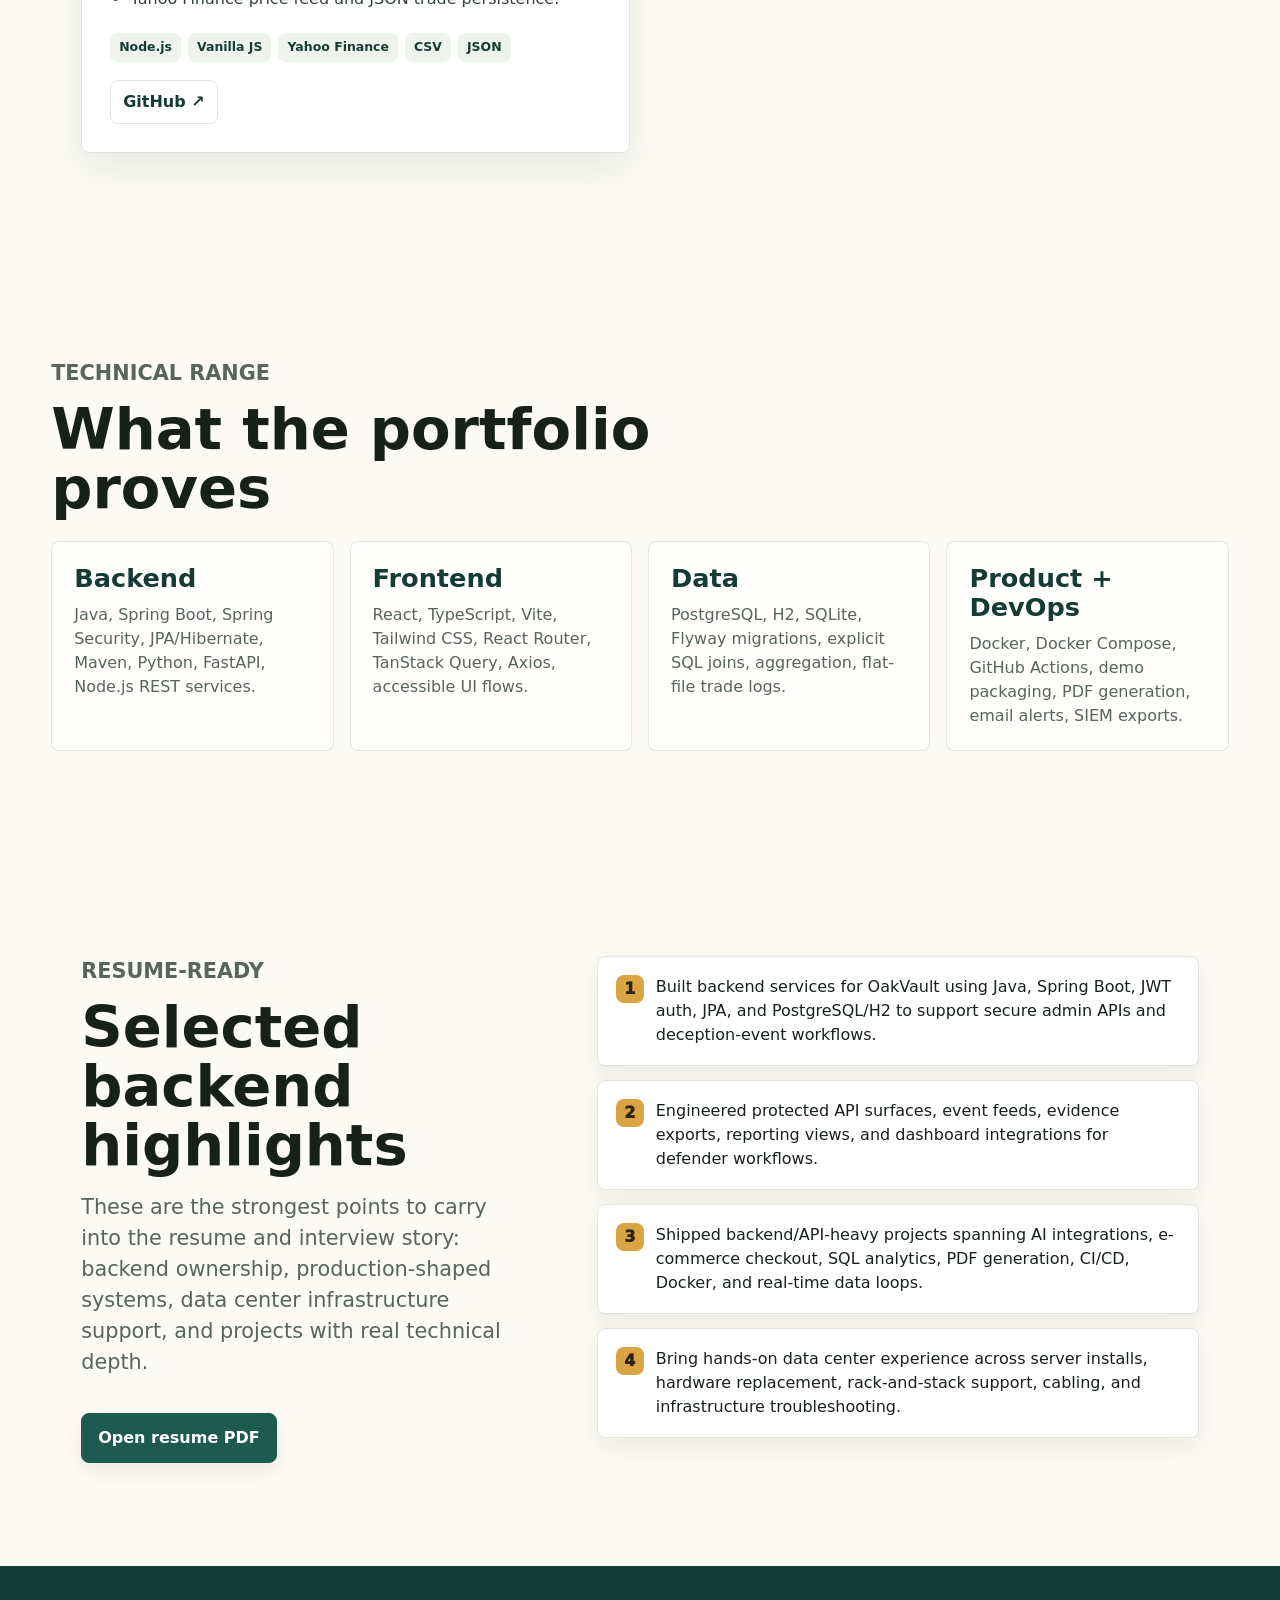
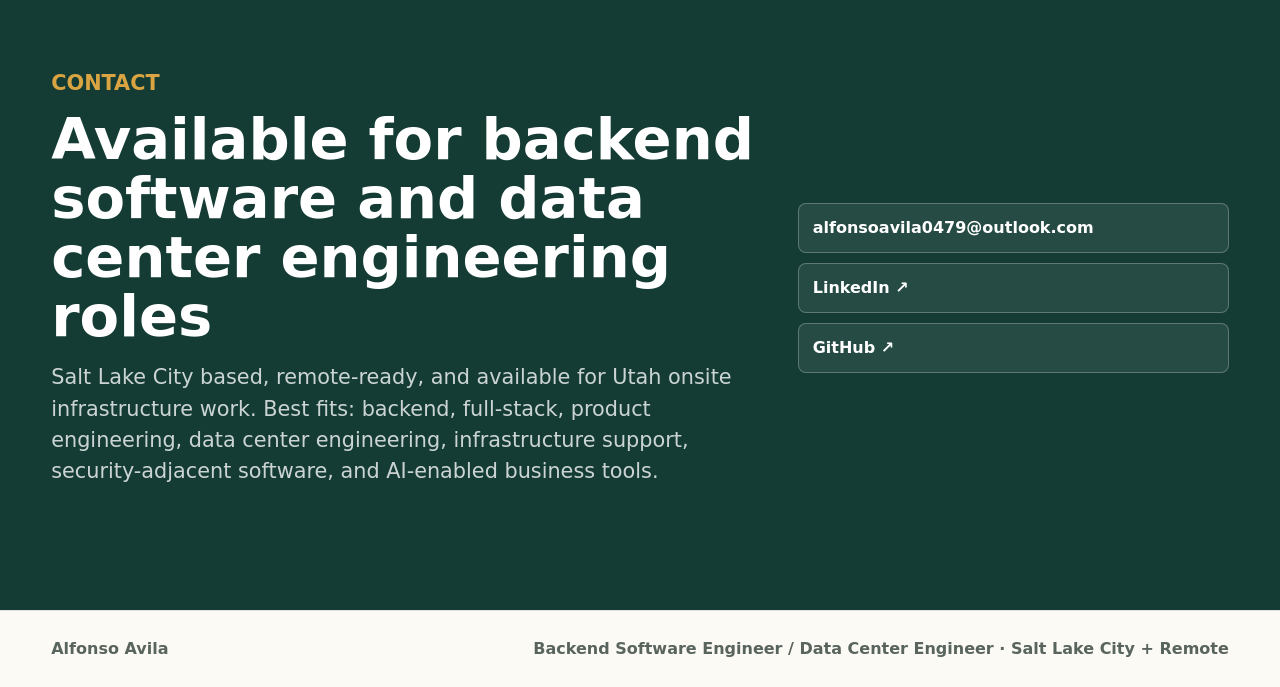
==== commit 30bd4924: "Update resume and backend SWE positioning" ====
--- a/index.html
+++ b/index.html
@@ -59,7 +59,7 @@
               <dd>featured builds</dd>
             </div>
             <div>
-              <dt>Java · React · Python</dt>
+              <dt>Java · Spring · Python</dt>
               <dd>core stack range</dd>
             </div>
             <div>
@@ -299,7 +299,7 @@
         <div class="resume-layout">
           <div>
             <p class="eyebrow">Resume-ready</p>
-            <h2>Selected engineering highlights</h2>
+            <h2>Selected backend highlights</h2>
             <p>
               These are the strongest points to carry into the resume and
               interview story: backend ownership, production-shaped systems,
@@ -309,16 +309,18 @@
           </div>
           <ol class="resume-list">
             <li>
-              Built OakVault, a full-stack cybersecurity platform using Java,
-              Spring Boot, React, JWT auth, JPA, and PostgreSQL/H2.
+              Built backend services for OakVault using Java, Spring Boot,
+              JWT auth, JPA, and PostgreSQL/H2 to support secure admin APIs
+              and deception-event workflows.
             </li>
             <li>
-              Engineered admin dashboards, protected API surfaces, event feeds,
-              evidence exports, reporting views, and repeatable demo workflows.
+              Engineered protected API surfaces, event feeds, evidence exports,
+              reporting views, and dashboard integrations for defender workflows.
             </li>
             <li>
-              Shipped projects spanning AI integrations, e-commerce checkout,
-              SQL analytics, PDF generation, CI/CD, Docker, and real-time data loops.
+              Shipped backend/API-heavy projects spanning AI integrations,
+              e-commerce checkout, SQL analytics, PDF generation, CI/CD,
+              Docker, and real-time data loops.
             </li>
             <li>
               Bring hands-on data center experience across server installs,
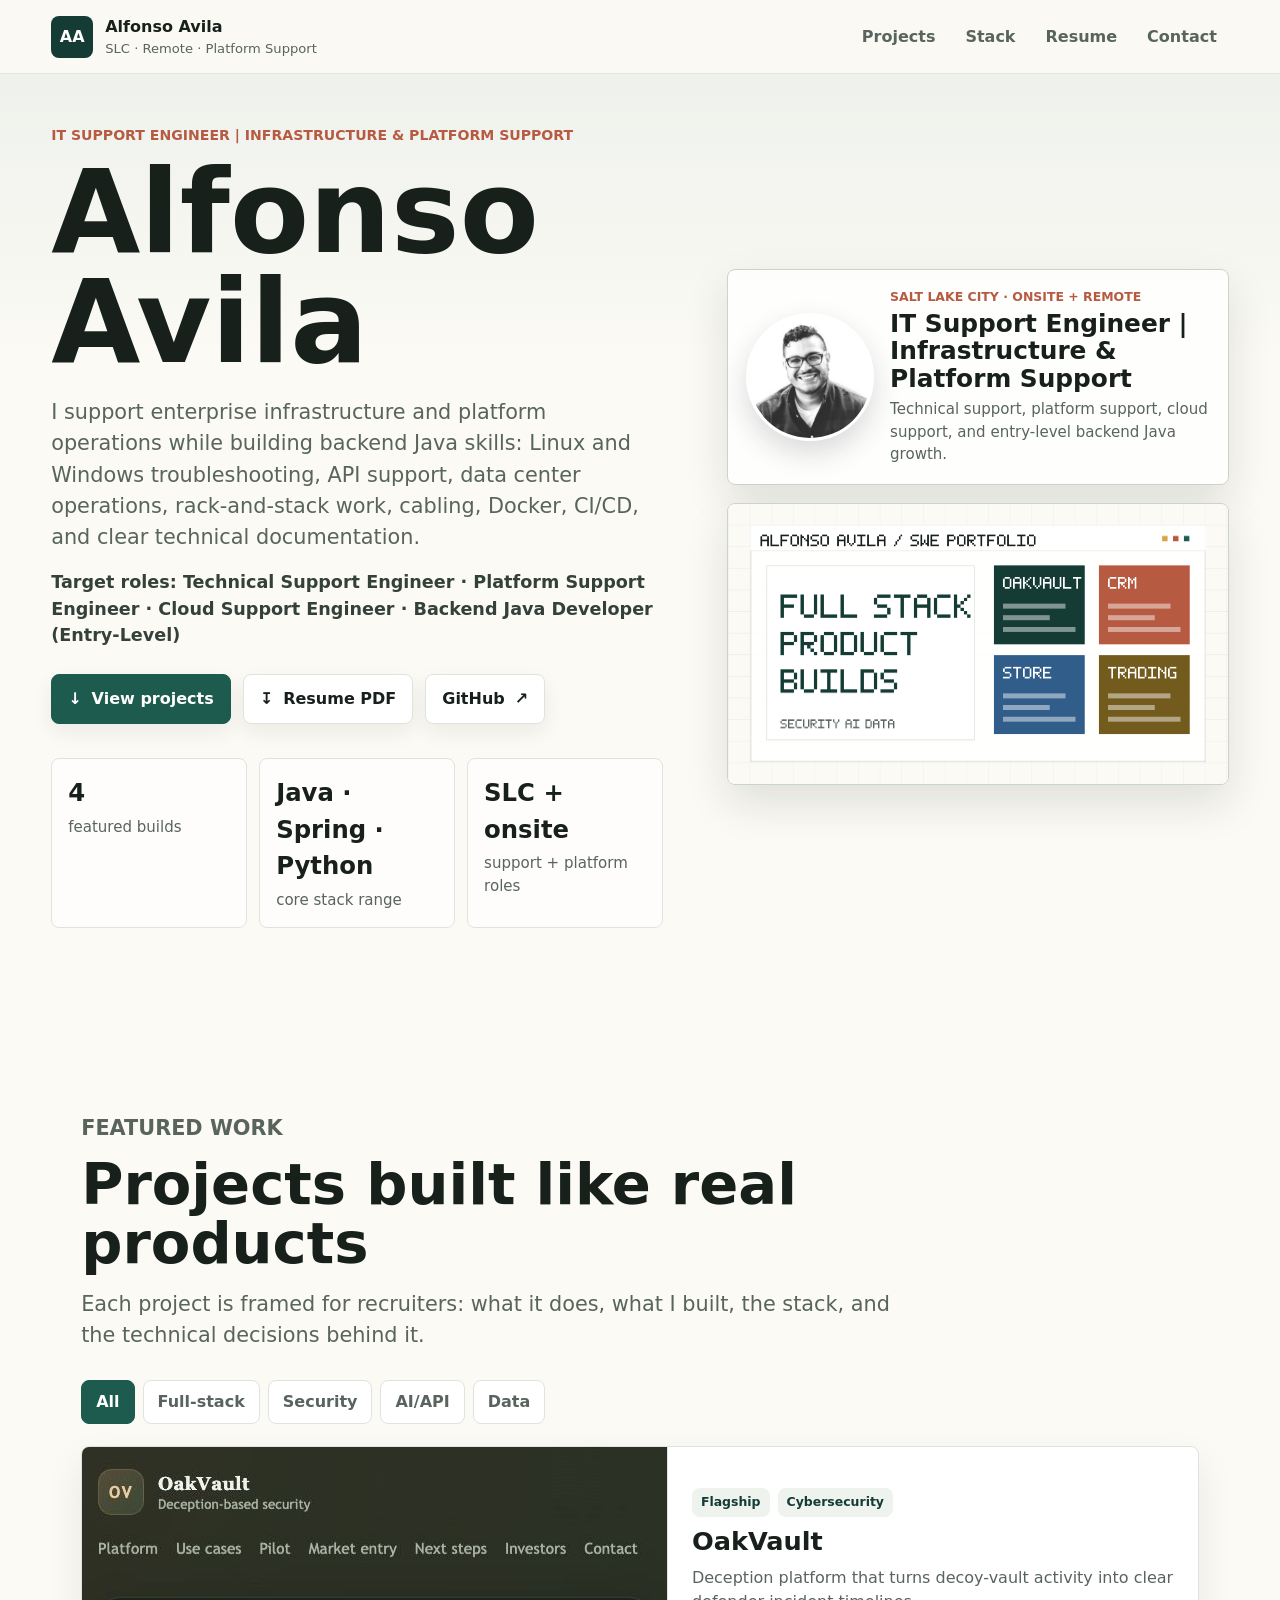
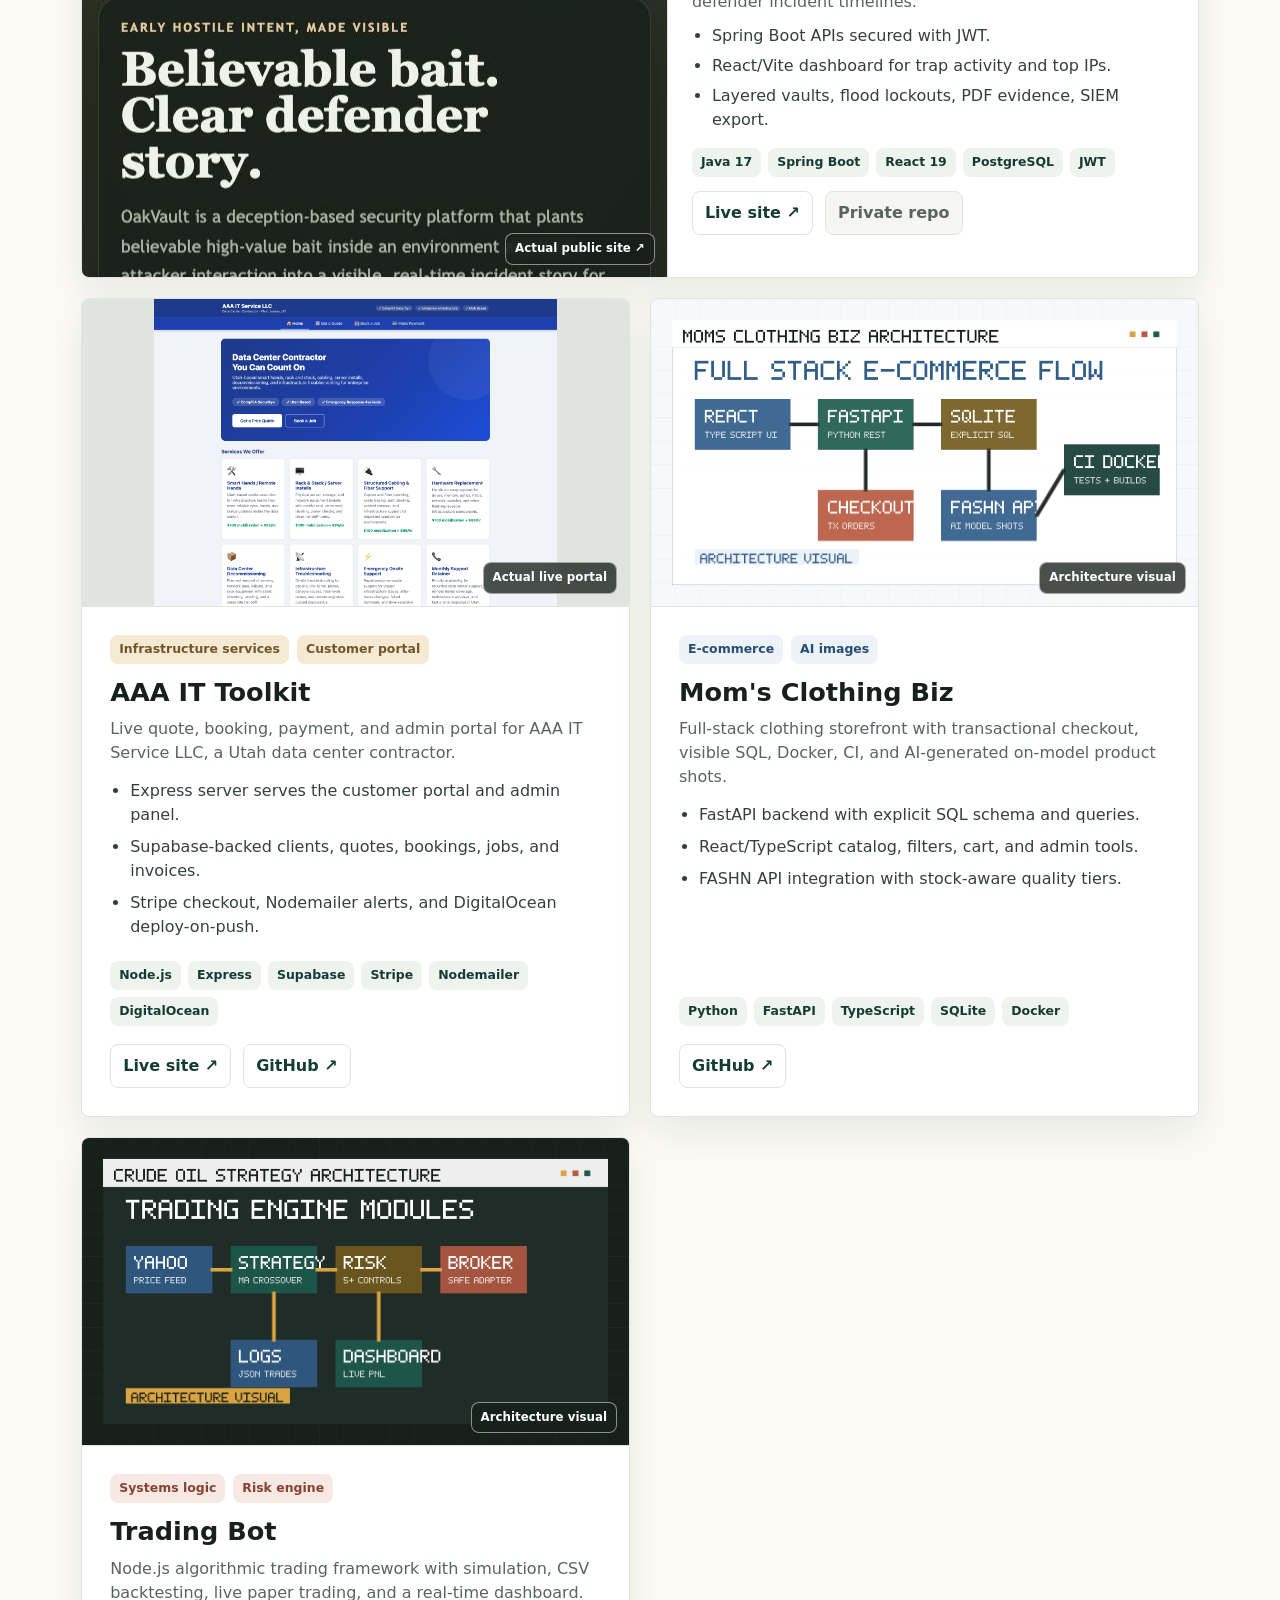
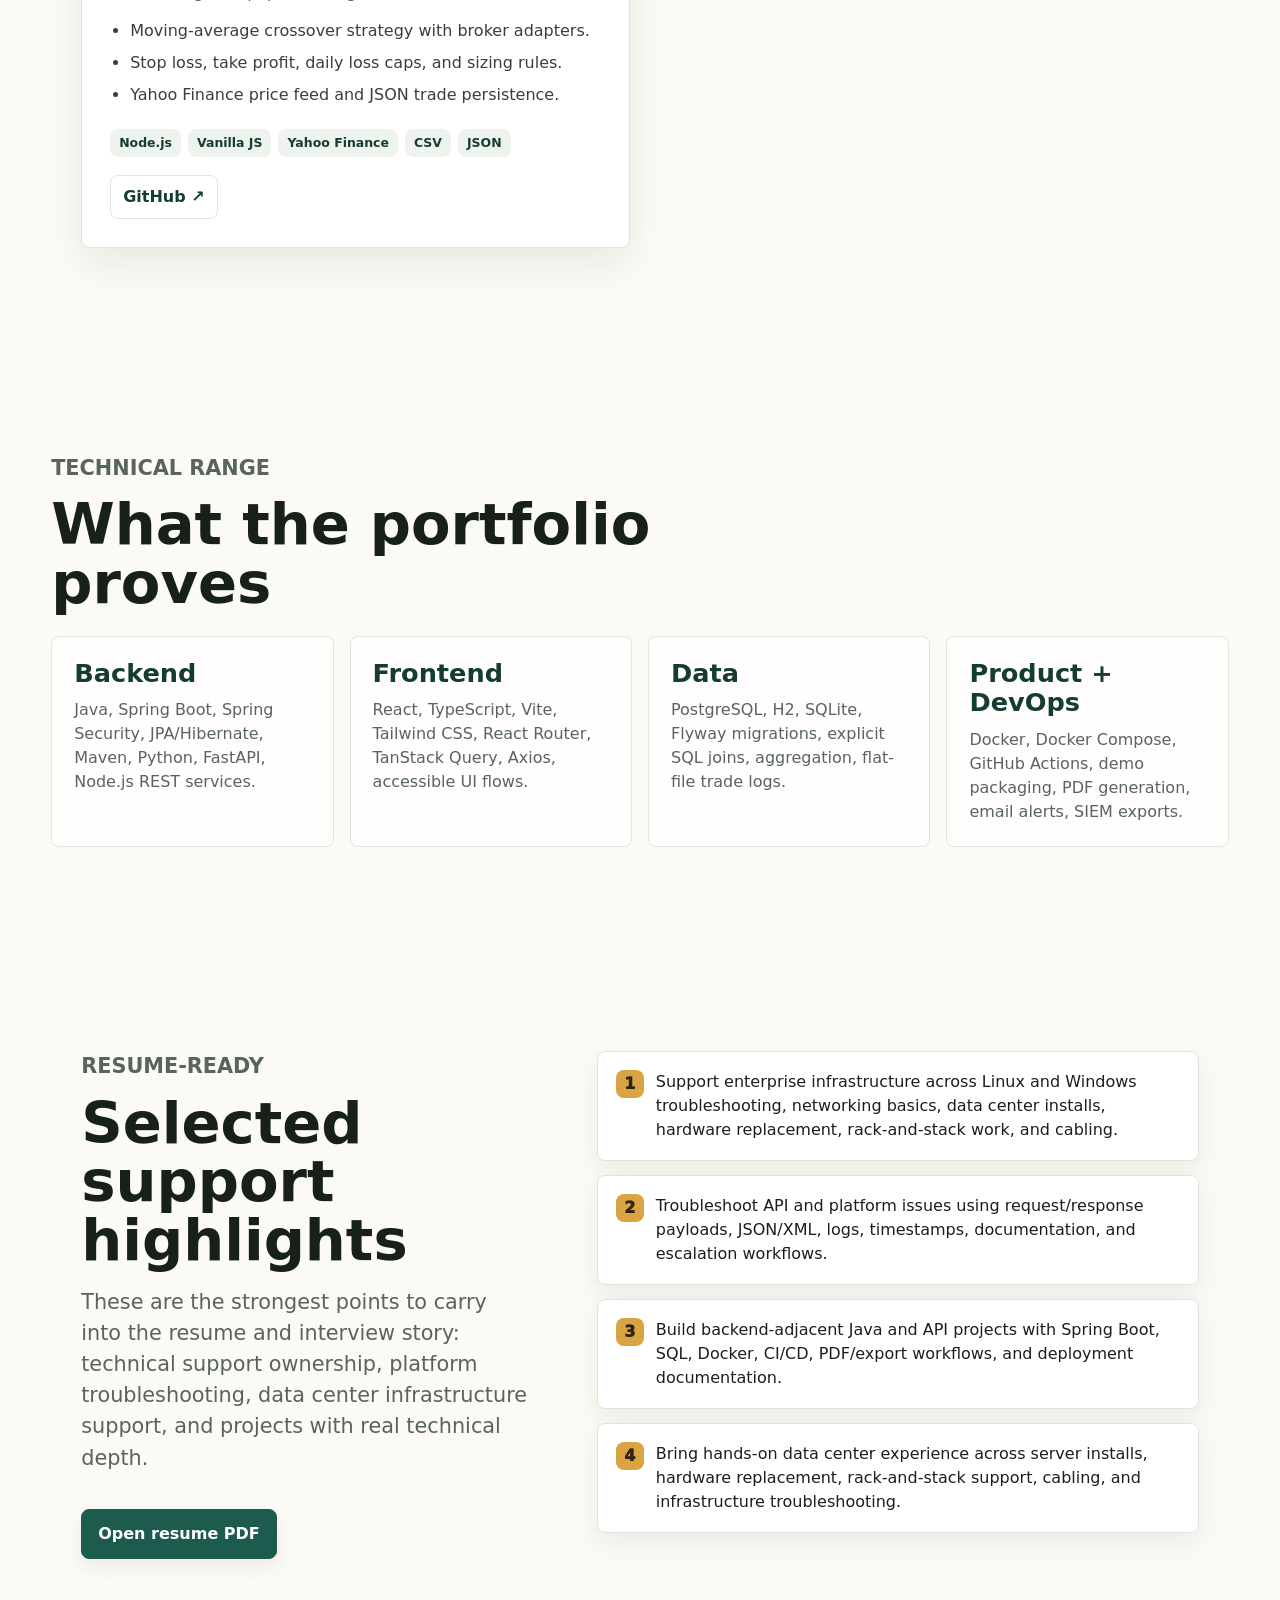
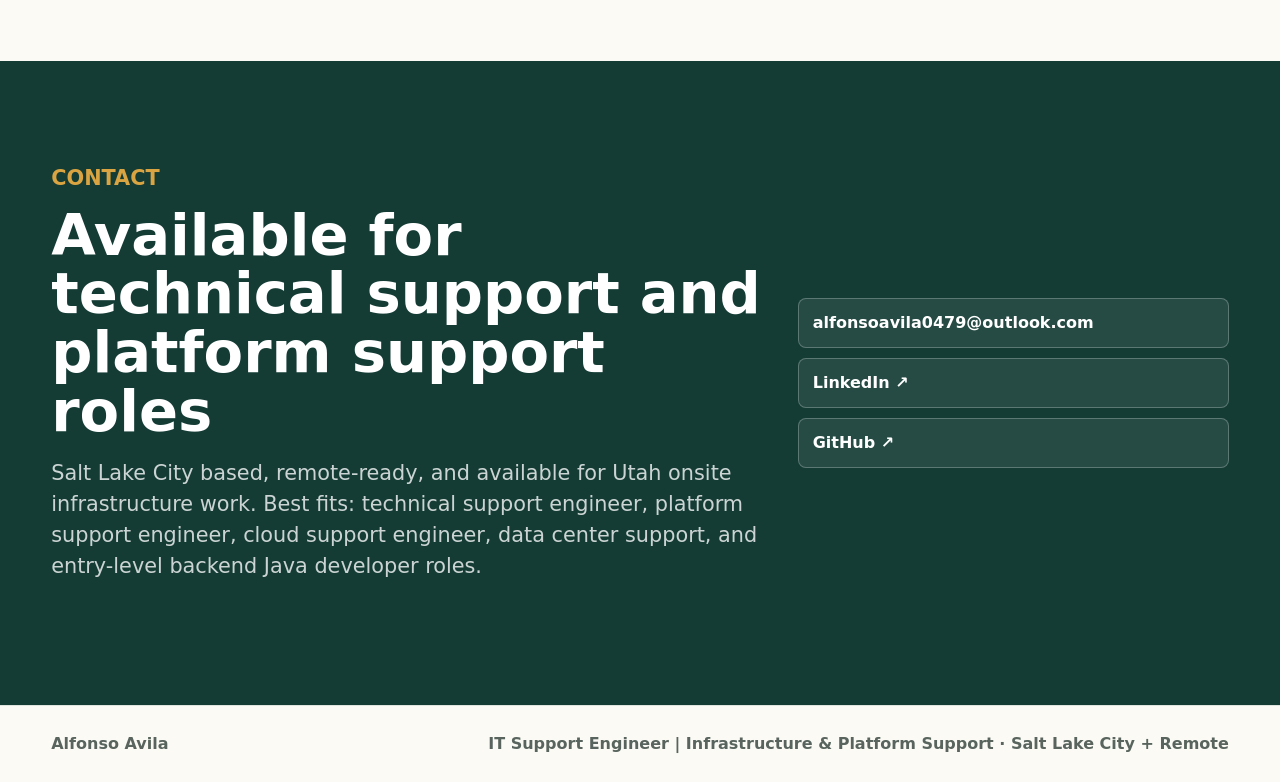
==== commit ff9cf098: "Align portfolio with support target roles" ====
--- a/index.html
+++ b/index.html
@@ -5,9 +5,9 @@
     <meta name="viewport" content="width=device-width, initial-scale=1.0" />
     <meta
       name="description"
-      content="Alfonso Avila is a backend software engineer and data center engineer in Salt Lake City building cybersecurity, AI, e-commerce, data, and infrastructure-focused systems."
+      content="Alfonso Avila is an IT support engineer focused on infrastructure support, platform support, cloud support, data center operations, and entry-level backend Java development."
     />
-    <title>Alfonso Avila | Backend Software Engineer / Data Center Engineer</title>
+    <title>Alfonso Avila | IT Support Engineer / Infrastructure &amp; Platform Support</title>
     <link rel="stylesheet" href="./styles.css?v=4" />
   </head>
   <body>
@@ -16,7 +16,7 @@
         <span class="brand-mark">AA</span>
         <span>
           <strong>Alfonso Avila</strong>
-          <small>SLC · Remote · Data Center Eng</small>
+          <small>SLC · Remote · Platform Support</small>
         </span>
       </a>
 
@@ -31,13 +31,17 @@
     <main id="top">
       <section class="hero section-band">
         <div class="hero-copy">
-          <p class="eyebrow">Backend Software Engineer / Data Center Engineer</p>
+          <p class="eyebrow">IT Support Engineer | Infrastructure &amp; Platform Support</p>
           <h1>Alfonso Avila</h1>
           <p class="hero-text">
-            I build backend software and support enterprise infrastructure:
-            cybersecurity platforms, APIs, e-commerce systems, data workflows,
-            data center operations, rack-and-stack work, cabling, troubleshooting,
-            Docker, CI/CD, and deployment-ready documentation.
+            I support enterprise infrastructure and platform operations while
+            building backend Java skills: Linux and Windows troubleshooting,
+            API support, data center operations, rack-and-stack work, cabling,
+            Docker, CI/CD, and clear technical documentation.
+          </p>
+          <p class="target-roles">
+            Target roles: Technical Support Engineer · Platform Support Engineer ·
+            Cloud Support Engineer · Backend Java Developer (Entry-Level)
           </p>
           <div class="hero-actions" aria-label="Primary links">
             <a class="button primary" href="#projects">
@@ -64,7 +68,7 @@
             </div>
             <div>
               <dt>SLC + onsite</dt>
-              <dd>backend + data center eng</dd>
+              <dd>support + platform roles</dd>
             </div>
           </dl>
         </div>
@@ -78,8 +82,8 @@
             />
             <div class="profile-copy">
               <span>Salt Lake City · Onsite + Remote</span>
-              <strong>Backend Software Engineer / Data Center Engineer</strong>
-              <small>Infrastructure-aware software, troubleshooting, and deployment-ready systems.</small>
+              <strong>IT Support Engineer | Infrastructure &amp; Platform Support</strong>
+              <small>Technical support, platform support, cloud support, and entry-level backend Java growth.</small>
             </div>
           </div>
           <img
@@ -299,28 +303,28 @@
         <div class="resume-layout">
           <div>
             <p class="eyebrow">Resume-ready</p>
-            <h2>Selected backend highlights</h2>
+            <h2>Selected support highlights</h2>
             <p>
               These are the strongest points to carry into the resume and
-              interview story: backend ownership, production-shaped systems,
+              interview story: technical support ownership, platform troubleshooting,
               data center infrastructure support, and projects with real technical depth.
             </p>
             <a class="button primary" href="./assets/Alfonso_Avila_Resume.pdf">Open resume PDF</a>
           </div>
           <ol class="resume-list">
             <li>
-              Built backend services for OakVault using Java, Spring Boot,
-              JWT auth, JPA, and PostgreSQL/H2 to support secure admin APIs
-              and deception-event workflows.
+              Support enterprise infrastructure across Linux and Windows
+              troubleshooting, networking basics, data center installs, hardware
+              replacement, rack-and-stack work, and cabling.
             </li>
             <li>
-              Engineered protected API surfaces, event feeds, evidence exports,
-              reporting views, and dashboard integrations for defender workflows.
+              Troubleshoot API and platform issues using request/response
+              payloads, JSON/XML, logs, timestamps, documentation, and escalation
+              workflows.
             </li>
             <li>
-              Shipped backend/API-heavy projects spanning AI integrations,
-              e-commerce checkout, SQL analytics, PDF generation, CI/CD,
-              Docker, and real-time data loops.
+              Build backend-adjacent Java and API projects with Spring Boot, SQL,
+              Docker, CI/CD, PDF/export workflows, and deployment documentation.
             </li>
             <li>
               Bring hands-on data center experience across server installs,
@@ -333,12 +337,12 @@
       <section class="contact-section" id="contact">
         <div>
           <p class="eyebrow">Contact</p>
-          <h2>Available for backend software and data center engineering roles</h2>
+          <h2>Available for technical support and platform support roles</h2>
           <p>
             Salt Lake City based, remote-ready, and available for Utah onsite
-            infrastructure work. Best fits: backend, full-stack, product
-            engineering, data center engineering, infrastructure support,
-            security-adjacent software, and AI-enabled business tools.
+            infrastructure work. Best fits: technical support engineer, platform
+            support engineer, cloud support engineer, data center support, and
+            entry-level backend Java developer roles.
           </p>
         </div>
         <div class="contact-links">
@@ -351,7 +355,7 @@
 
     <footer class="site-footer">
       <span>Alfonso Avila</span>
-      <span>Backend Software Engineer / Data Center Engineer · Salt Lake City + Remote</span>
+      <span>IT Support Engineer | Infrastructure &amp; Platform Support · Salt Lake City + Remote</span>
     </footer>
 
     <script src="./script.js?v=1"></script>
--- a/styles.css
+++ b/styles.css
@@ -187,7 +187,15 @@
 
 .hero-text {
   max-width: 780px;
+  margin-bottom: 16px;
+}
+
+.target-roles {
+  max-width: 780px;
   margin-bottom: 26px;
+  color: #34413a;
+  font-size: clamp(0.96rem, 1.4vw, 1.1rem);
+  font-weight: 750;
 }
 
 .hero-actions {
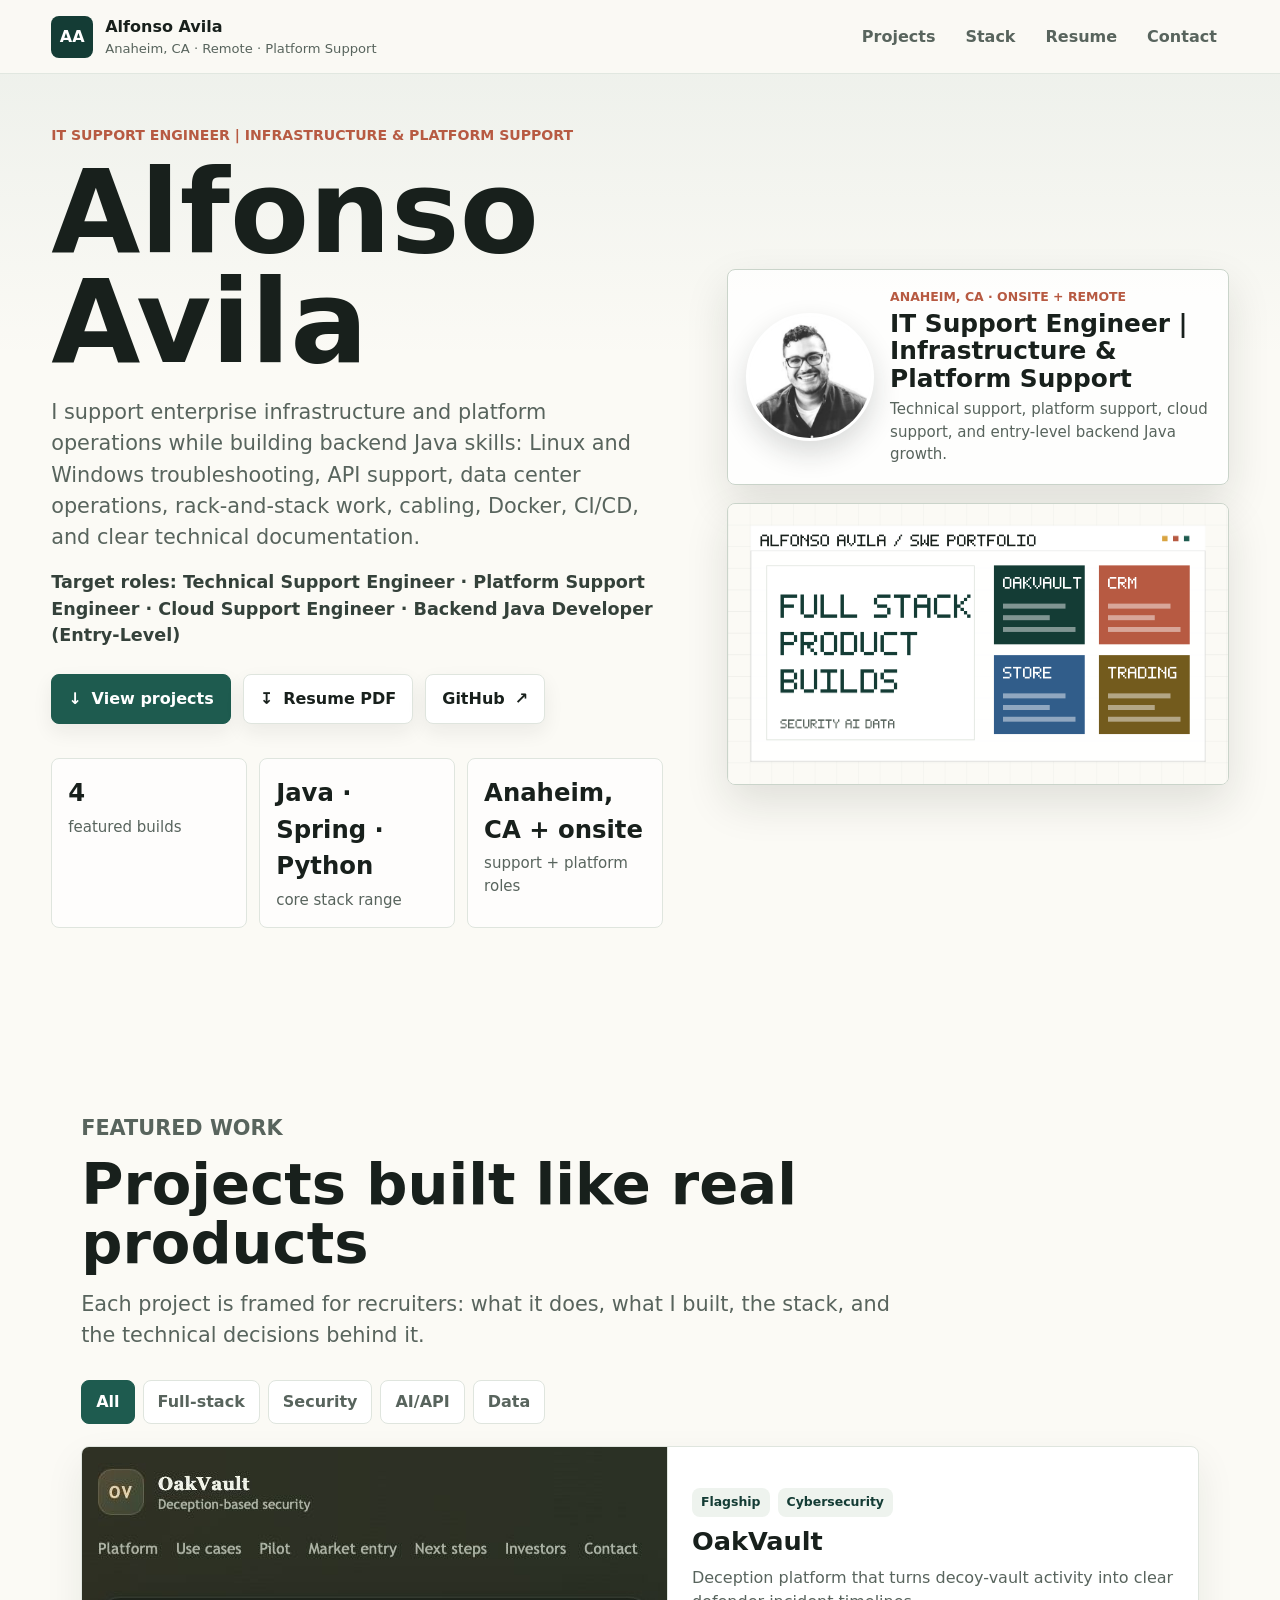
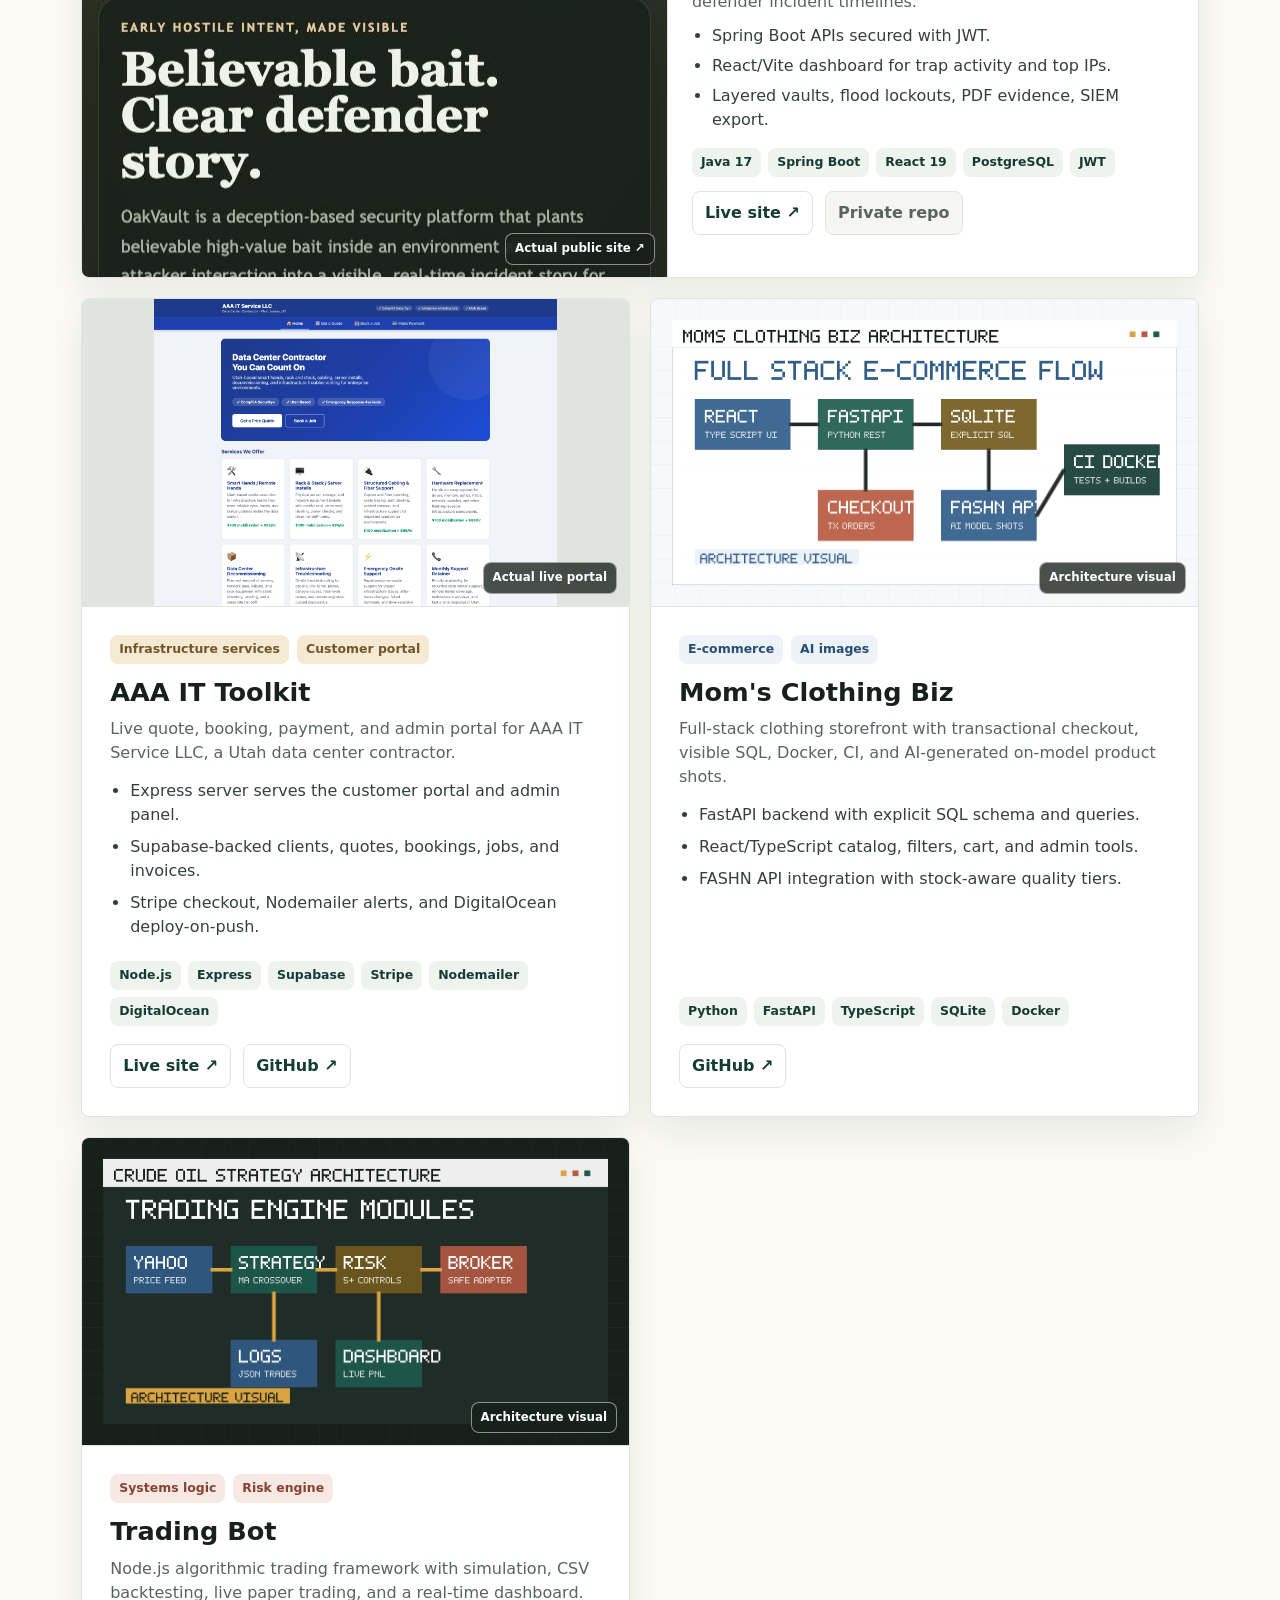
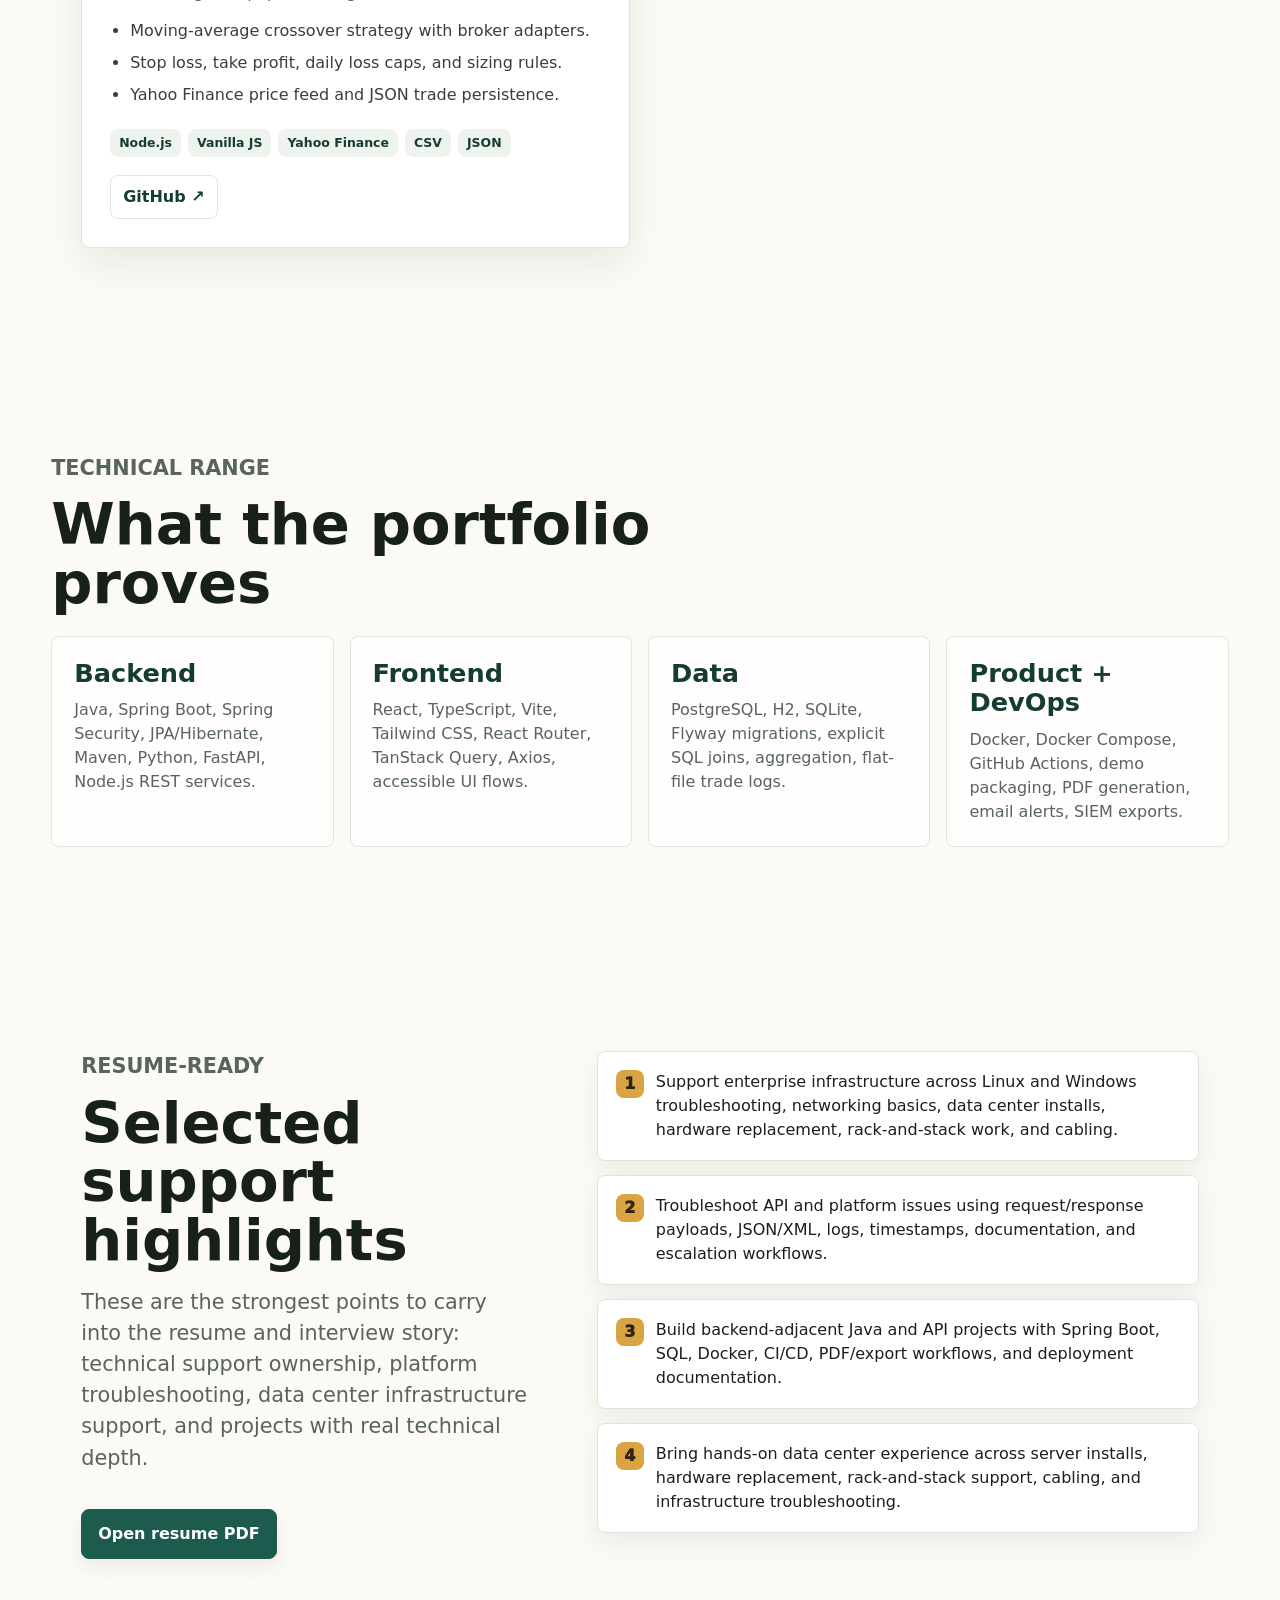
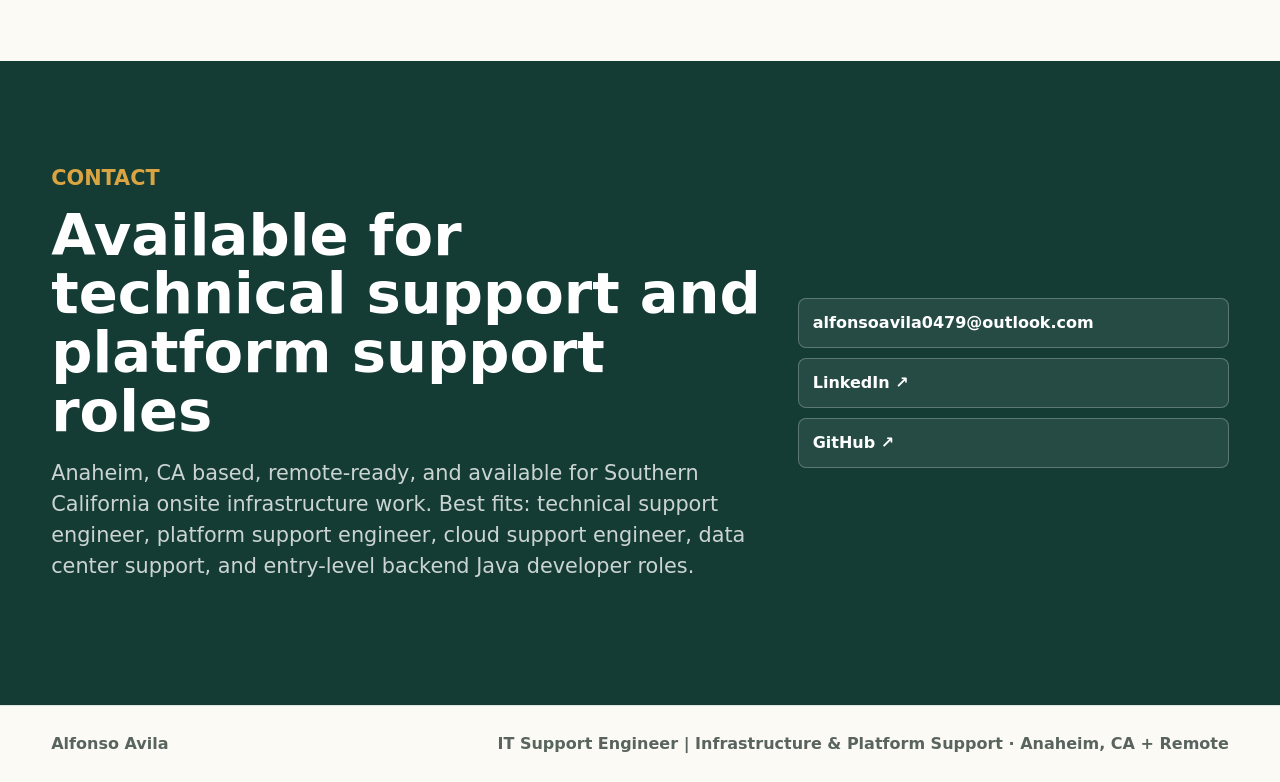
==== commit 5f11a44d: "Update portfolio location to Anaheim CA" ====
--- a/index.html
+++ b/index.html
@@ -16,7 +16,7 @@
         <span class="brand-mark">AA</span>
         <span>
           <strong>Alfonso Avila</strong>
-          <small>SLC · Remote · Platform Support</small>
+          <small>Anaheim, CA · Remote · Platform Support</small>
         </span>
       </a>
 
@@ -67,7 +67,7 @@
               <dd>core stack range</dd>
             </div>
             <div>
-              <dt>SLC + onsite</dt>
+              <dt>Anaheim, CA + onsite</dt>
               <dd>support + platform roles</dd>
             </div>
           </dl>
@@ -81,7 +81,7 @@
               alt="Portrait of Alfonso Avila"
             />
             <div class="profile-copy">
-              <span>Salt Lake City · Onsite + Remote</span>
+              <span>Anaheim, CA · Onsite + Remote</span>
               <strong>IT Support Engineer | Infrastructure &amp; Platform Support</strong>
               <small>Technical support, platform support, cloud support, and entry-level backend Java growth.</small>
             </div>
@@ -339,8 +339,8 @@
           <p class="eyebrow">Contact</p>
           <h2>Available for technical support and platform support roles</h2>
           <p>
-            Salt Lake City based, remote-ready, and available for Utah onsite
-            infrastructure work. Best fits: technical support engineer, platform
+            Anaheim, CA based, remote-ready, and available for Southern
+            California onsite infrastructure work. Best fits: technical support engineer, platform
             support engineer, cloud support engineer, data center support, and
             entry-level backend Java developer roles.
           </p>
@@ -355,7 +355,7 @@
 
     <footer class="site-footer">
       <span>Alfonso Avila</span>
-      <span>IT Support Engineer | Infrastructure &amp; Platform Support · Salt Lake City + Remote</span>
+      <span>IT Support Engineer | Infrastructure &amp; Platform Support · Anaheim, CA + Remote</span>
     </footer>
 
     <script src="./script.js?v=1"></script>
